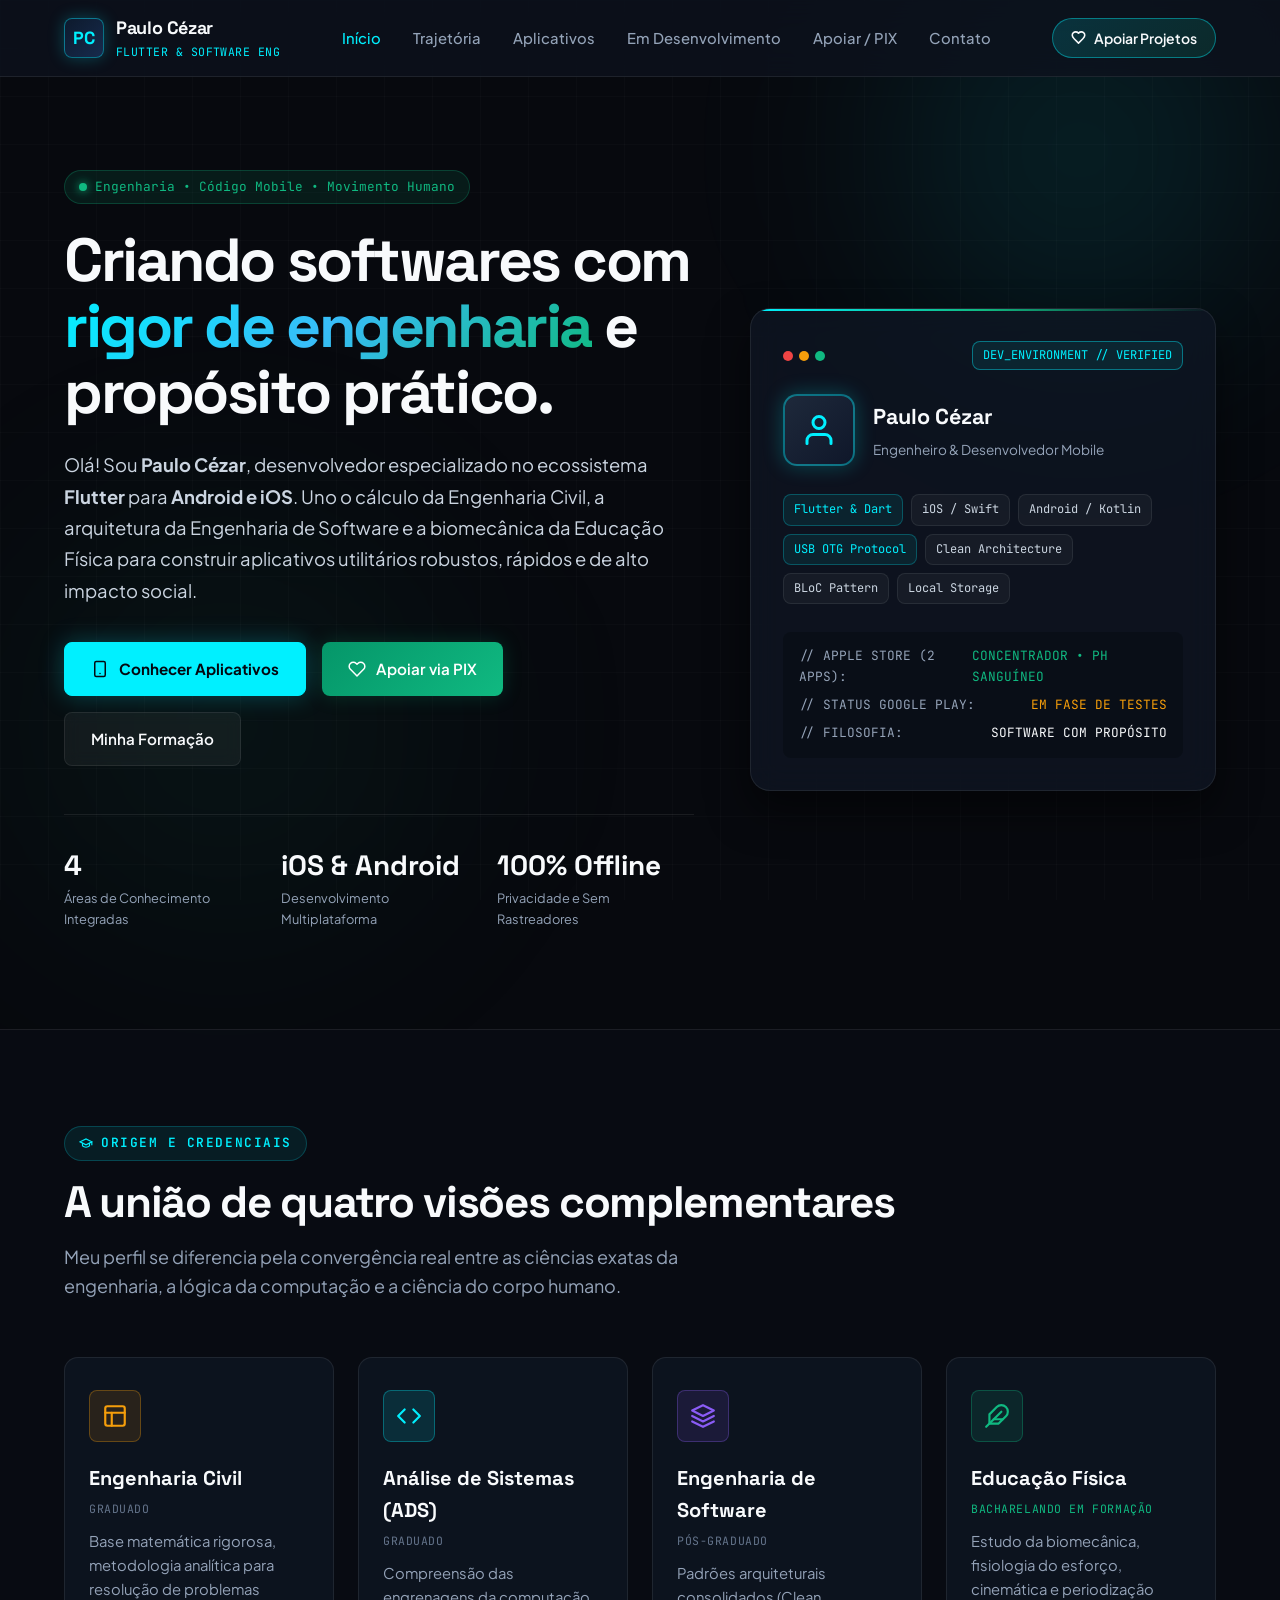
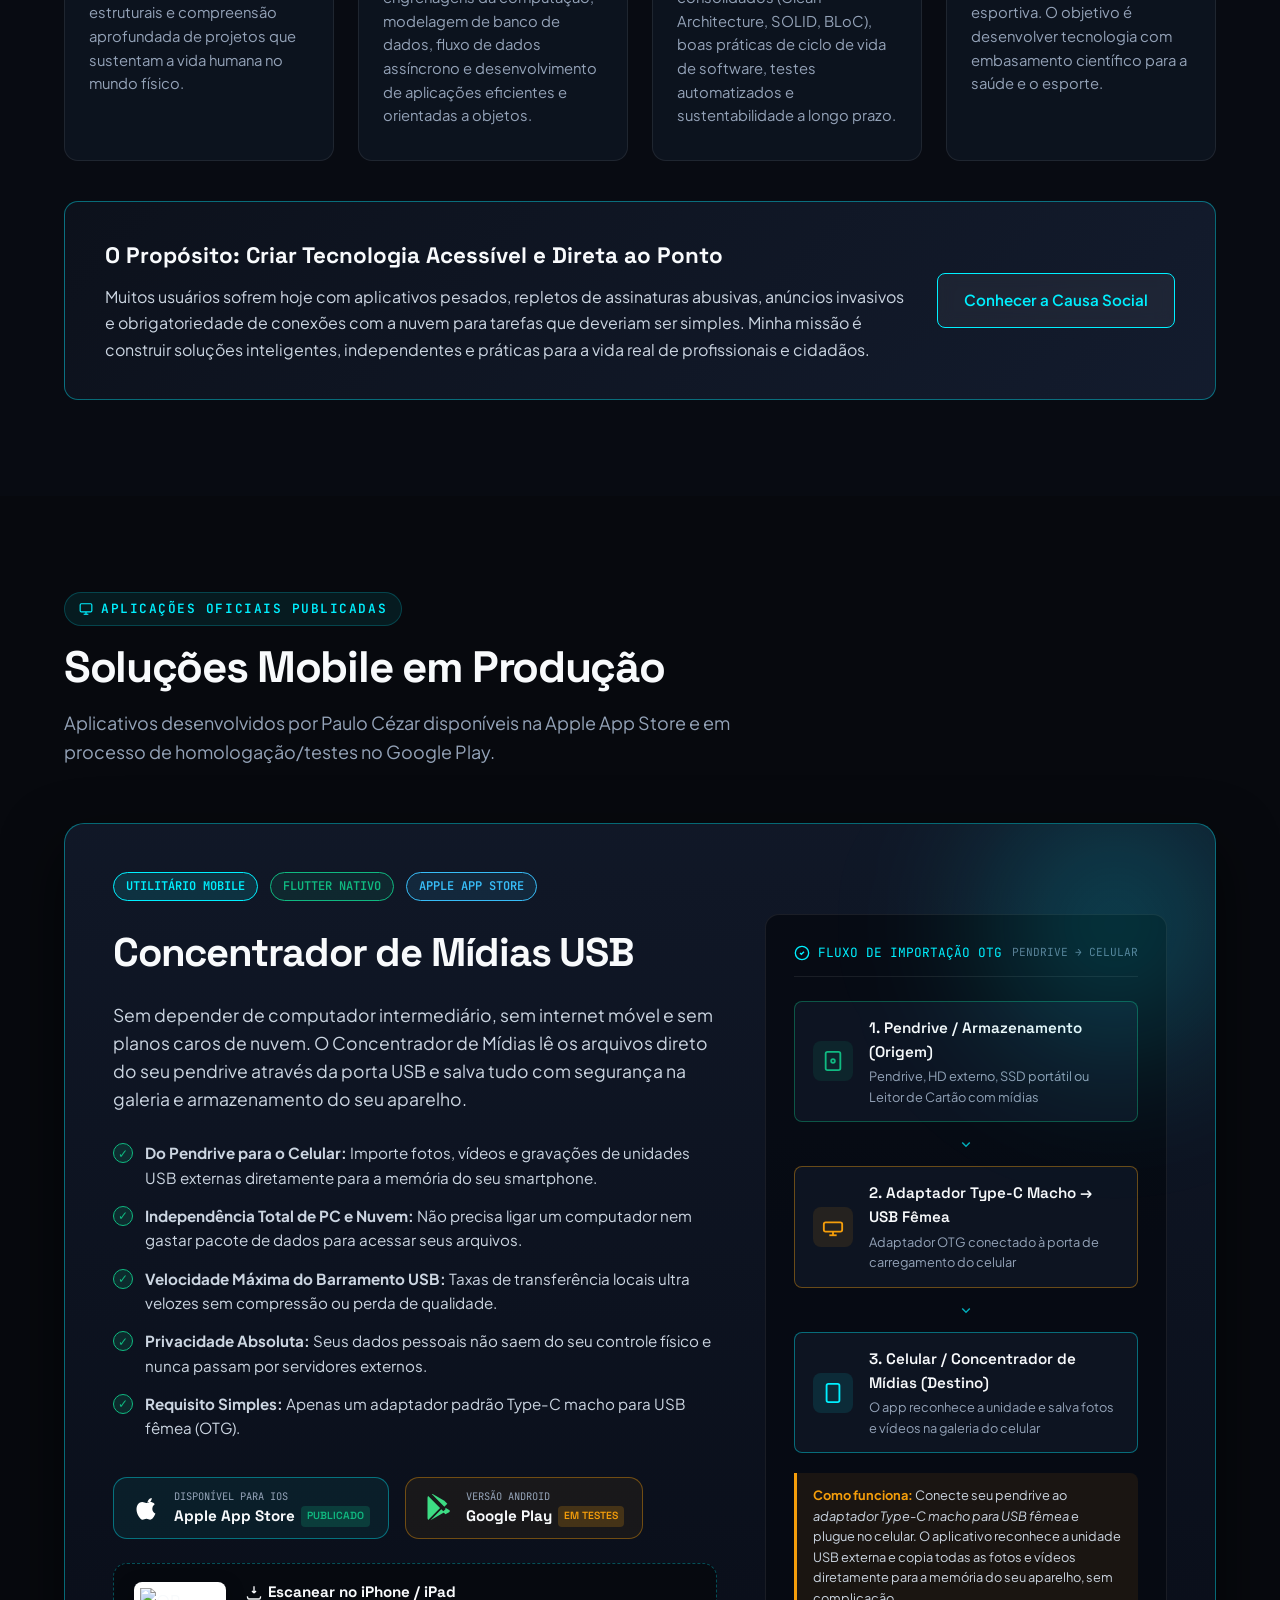
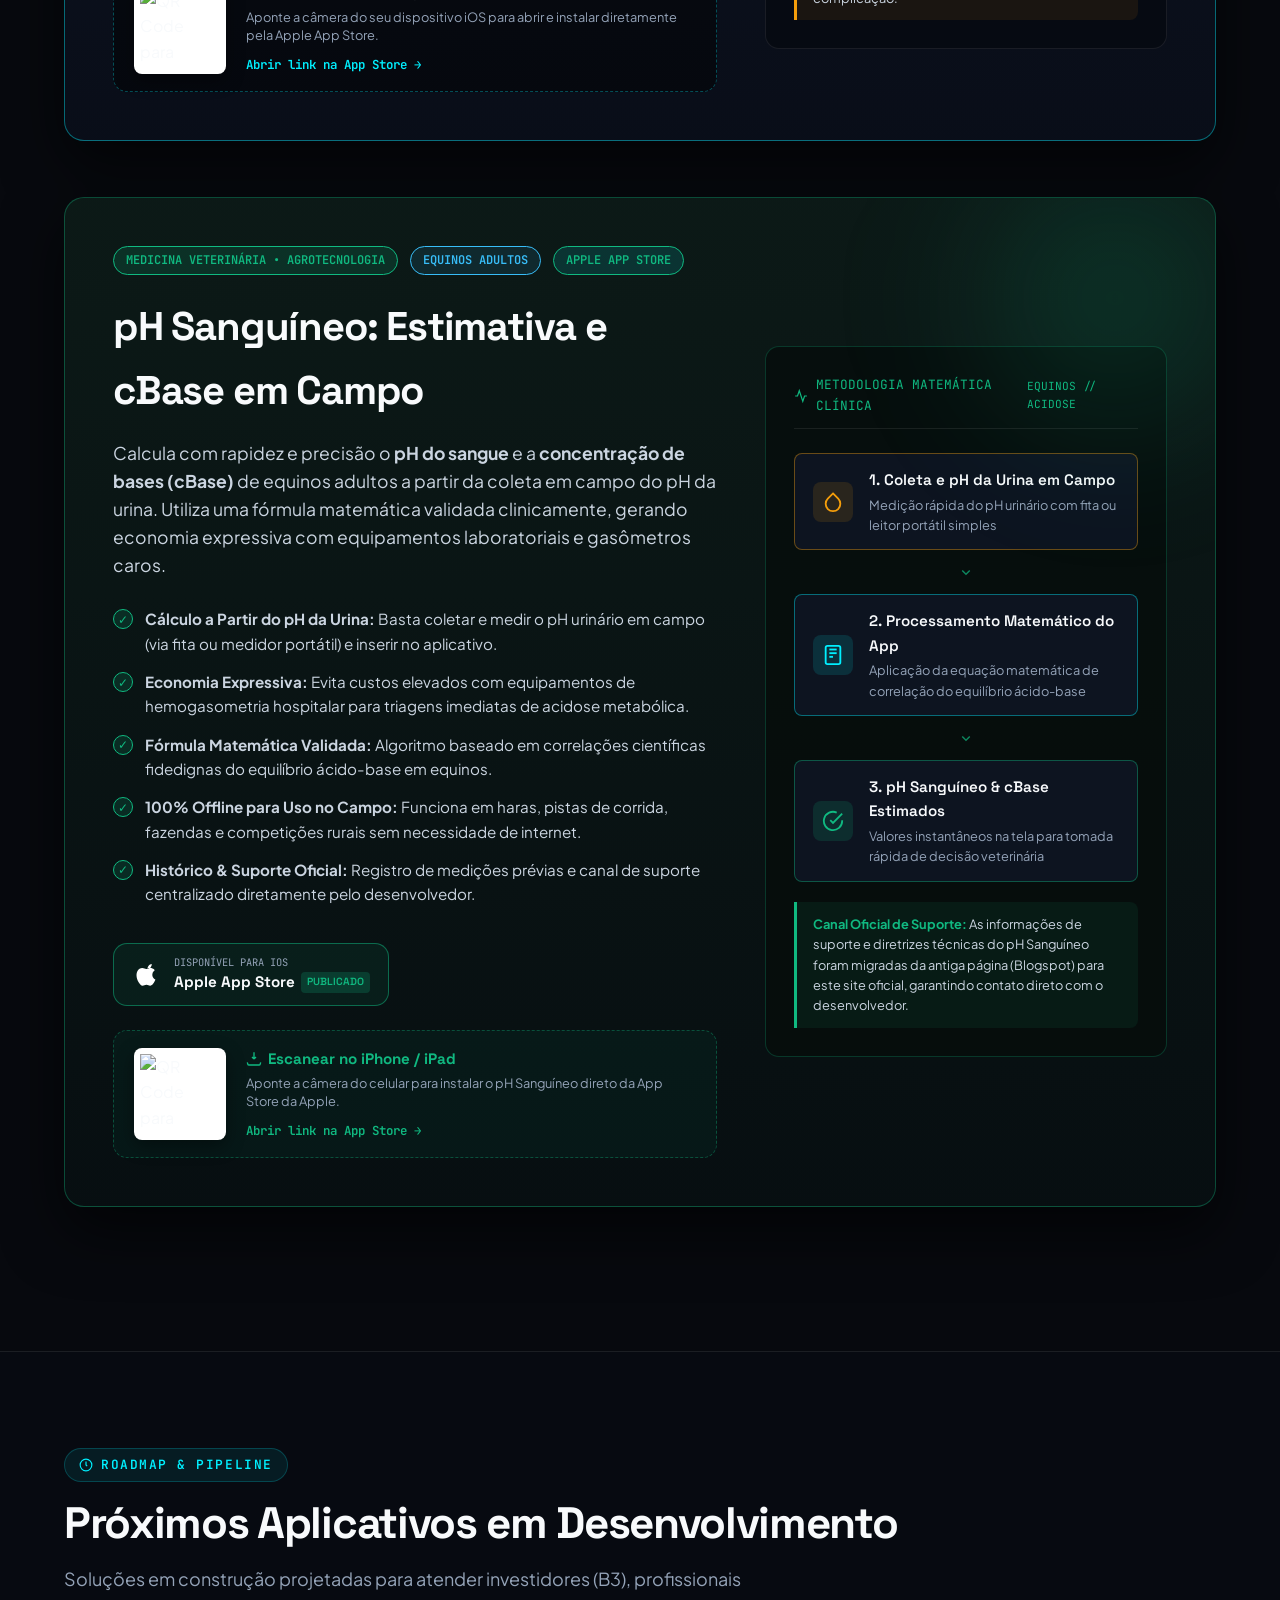
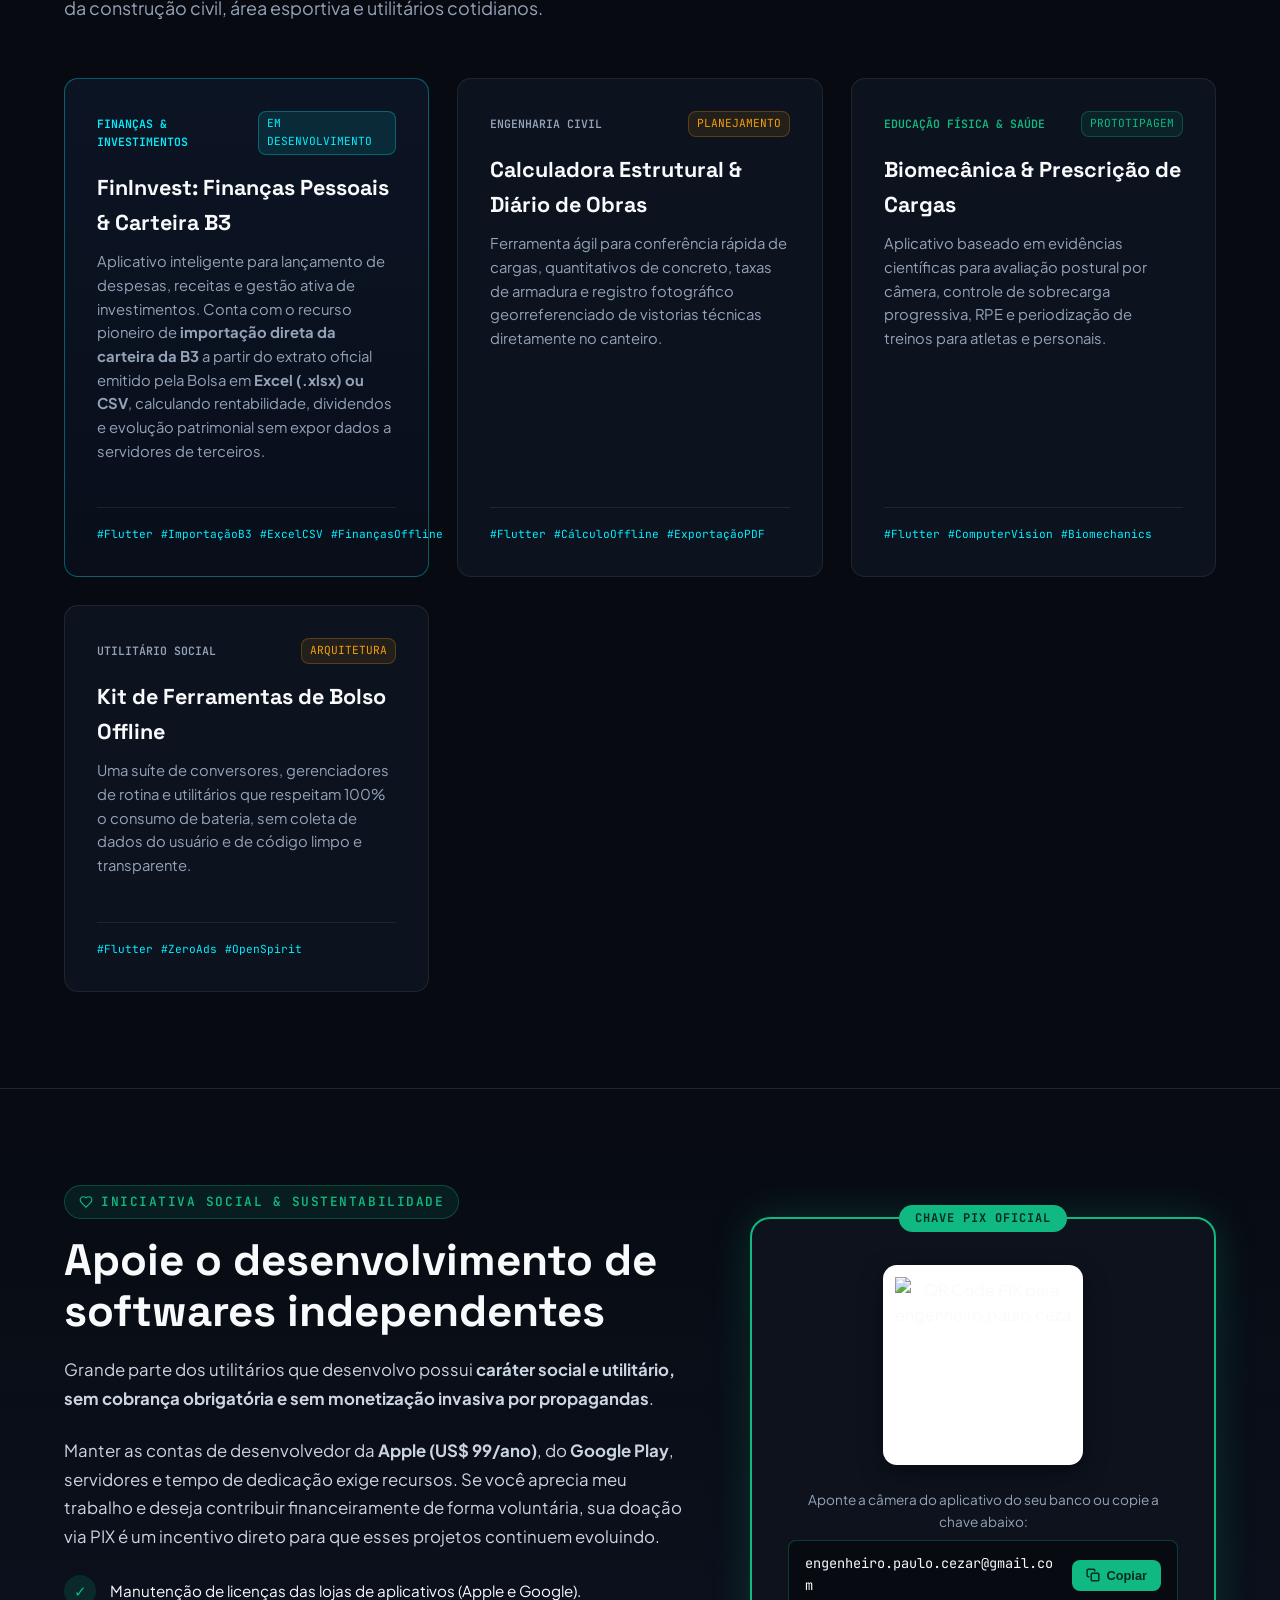
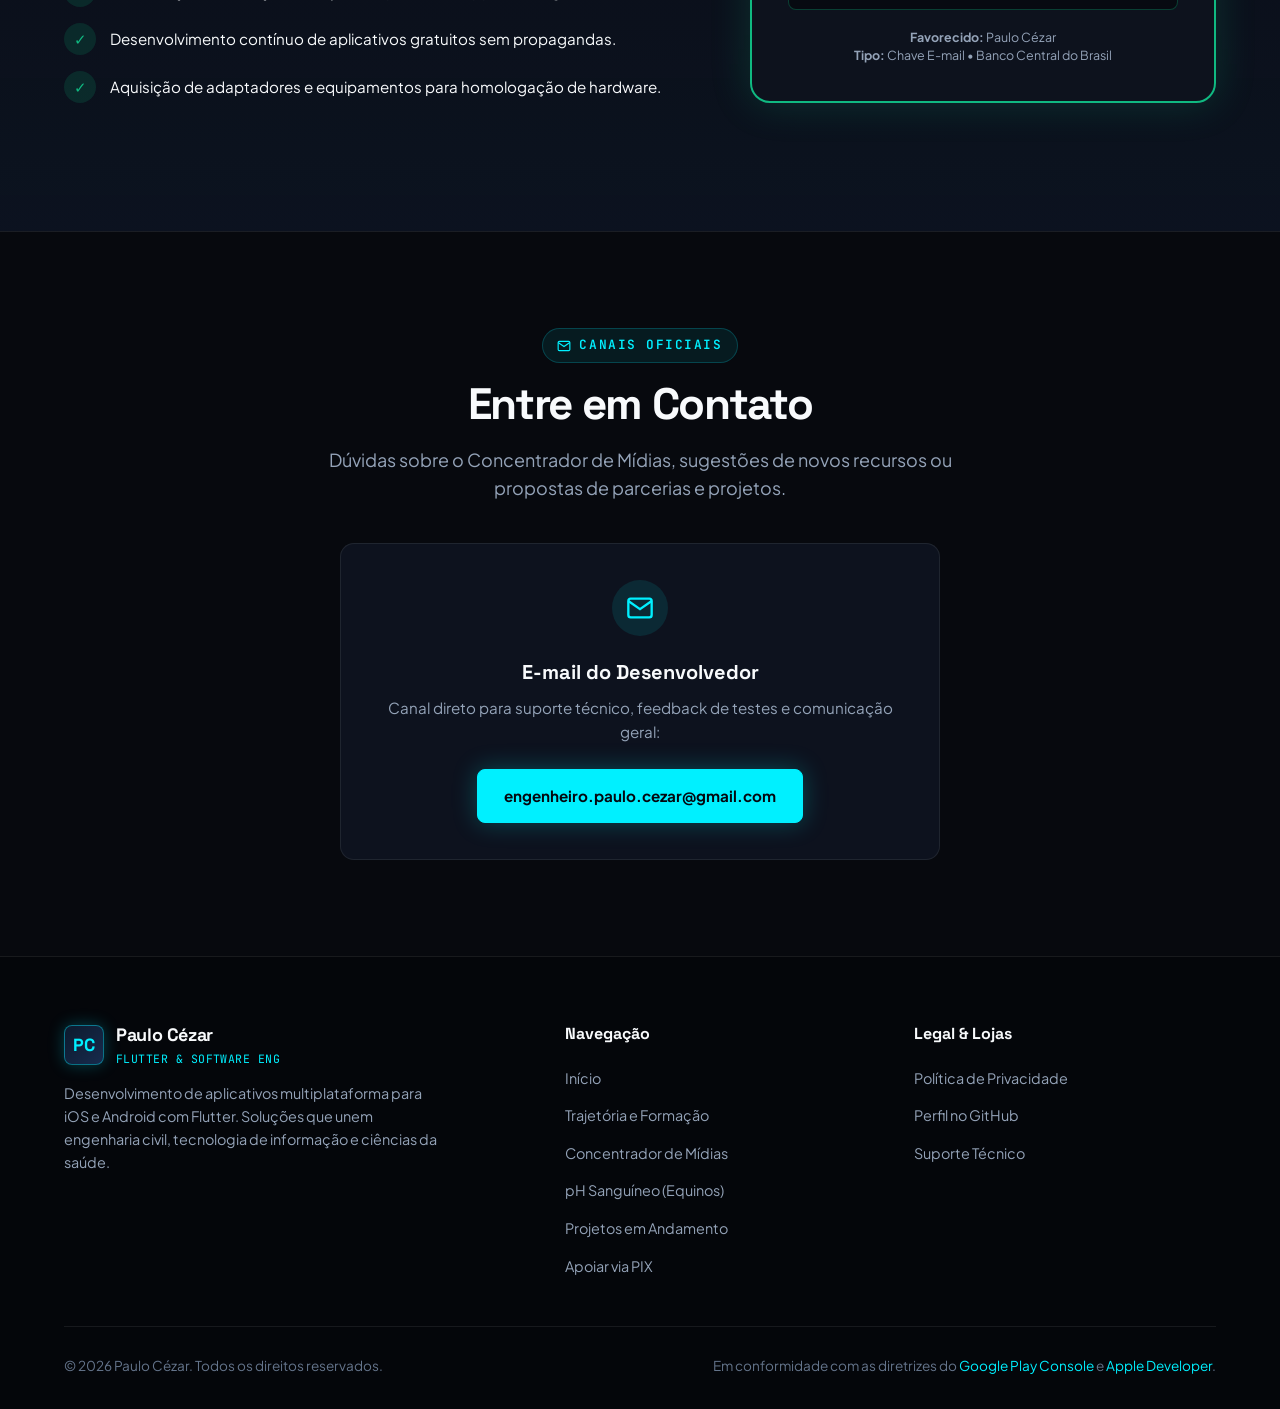
==== index.html @ 3d5ff264 "chore: personaliza links do perfil GitHub e guia com usuario pcrsilva" ====
<!DOCTYPE html>
<html lang="pt-BR">
<head>
  <meta charset="UTF-8">
  <meta name="viewport" content="width=device-width, initial-scale=1.0">
  <meta http-equiv="X-UA-Compatible" content="ie=edge">
  
  <title>Paulo Cézar | Desenvolvedor Flutter & Engenheiro de Software</title>
  <meta name="description" content="Site oficial do desenvolvedor Paulo Cézar. Aplicativos mobile em Flutter para Android e iOS com foco em Engenharia Civil, Saúde/Educação Física e Utilitários. Criador do aplicativo Concentrador de Mídias.">
  <meta name="keywords" content="Paulo Cézar, Desenvolvedor Flutter, Concentrador de Mídias, Aplicativo USB OTG, Engenharia Civil, Educação Física, Flutter iOS Android, Chave PIX">
  <meta name="author" content="Paulo Cézar">

  <!-- Open Graph / Meta Compartilhamento -->
  <meta property="og:type" content="website">
  <meta property="og:title" content="Paulo Cézar | Desenvolvedor Flutter & Engenheiro de Software">
  <meta property="og:description" content="Aplicativos mobile com precisão de engenharia e propósito social. Criador do app Concentrador de Mídias para iOS e Android.">
  <meta property="og:locale" content="pt_BR">

  <!-- Google Fonts: Space Grotesk, Plus Jakarta Sans, JetBrains Mono -->
  <link rel="preconnect" href="https://fonts.googleapis.com">
  <link rel="preconnect" href="https://fonts.gstatic.com" crossorigin>
  <link href="https://fonts.googleapis.com/css2?family=JetBrains+Mono:wght@400;500;600;700&family=Plus+Jakarta+Sans:wght@400;500;600;700&family=Space+Grotesk:wght@500;600;700;800&display=swap" rel="stylesheet">

  <!-- Estilos Customizados -->
  <link rel="stylesheet" href="css/style.css">

  <!-- Favicon SVG -->
  <link rel="icon" type="image/svg+xml" href="data:image/svg+xml,<svg xmlns='http://www.w3.org/2000/svg' viewBox='0 0 100 100'><rect width='100' height='100' rx='20' fill='%2307090e'/><text x='50' y='65' font-size='46' font-family='sans-serif' font-weight='bold' fill='%2300f0ff' text-anchor='middle'>PC</text></svg>">
</head>
<body>

  <!-- Elementos de Iluminação de Fundo -->
  <div class="bg-glow-1"></div>
  <div class="bg-glow-2"></div>

  <!-- Barra de Navegação -->
  <header class="navbar">
    <div class="container nav-container">
      <a href="#inicio" class="brand-logo" aria-label="Página Inicial">
        <div class="brand-mark">PC</div>
        <div class="brand-text">
          <span class="brand-name">Paulo Cézar</span>
          <span class="brand-role">FLUTTER & SOFTWARE ENG</span>
        </div>
      </a>

      <nav>
        <ul class="nav-menu" id="navMenu">
          <li><a href="#inicio" class="nav-link active">Início</a></li>
          <li><a href="#sobre" class="nav-link">Trajetória</a></li>
          <li><a href="#aplicativos" class="nav-link">Aplicativos</a></li>
          <li><a href="#projetos" class="nav-link">Em Desenvolvimento</a></li>
          <li><a href="#apoiar" class="nav-link">Apoiar / PIX</a></li>
          <li><a href="#contato" class="nav-link">Contato</a></li>
        </ul>
      </nav>

      <div style="display: flex; align-items: center; gap: 12px;">
        <a href="#apoiar" class="nav-cta">
          <svg width="15" height="15" viewBox="0 0 24 24" fill="none" stroke="currentColor" stroke-width="2.5" stroke-linecap="round" stroke-linejoin="round">
            <path d="M19 14c1.49-1.46 3-3.21 3-5.5A5.5 5.5 0 0 0 16.5 3c-1.76 0-3 .5-4.5 2-1.5-1.5-2.74-2-4.5-2A5.5 5.5 0 0 0 2 8.5c0 2.3 1.5 4.05 3 5.5l7 7Z"/>
          </svg>
          Apoiar Projetos
        </a>

        <button class="mobile-toggle" id="mobileToggle" aria-label="Abrir menu de navegação" aria-expanded="false">
          <svg width="24" height="24" viewBox="0 0 24 24" fill="none" stroke="currentColor" stroke-width="2" stroke-linecap="round" stroke-linejoin="round">
            <line x1="3" y1="12" x2="21" y2="12"></line>
            <line x1="3" y1="6" x2="21" y2="6"></line>
            <line x1="3" y1="18" x2="21" y2="18"></line>
          </svg>
        </button>
      </div>
    </div>
  </header>

  <main>
    <!-- HERO SECTION -->
    <section class="hero" id="inicio">
      <div class="container hero-grid">
        <div class="hero-content">
          <div class="hero-status">
            <span class="status-dot"></span>
            Engenharia &bull; Código Mobile &bull; Movimento Humano
          </div>

          <h1 class="hero-title">
            Criando softwares com <span class="gradient-text">rigor de engenharia</span> e propósito prático.
          </h1>

          <p class="hero-desc">
            Olá! Sou <strong>Paulo Cézar</strong>, desenvolvedor especializado no ecossistema <strong>Flutter</strong> para <strong>Android e iOS</strong>. Uno o cálculo da Engenharia Civil, a arquitetura da Engenharia de Software e a biomecânica da Educação Física para construir aplicativos utilitários robustos, rápidos e de alto impacto social.
          </p>

          <div class="hero-actions">
            <a href="#aplicativos" class="btn btn-primary">
              <svg width="18" height="18" viewBox="0 0 24 24" fill="none" stroke="currentColor" stroke-width="2" stroke-linecap="round" stroke-linejoin="round">
                <rect x="5" y="2" width="14" height="20" rx="2" ry="2"></rect>
                <line x1="12" y1="18" x2="12.01" y2="18"></line>
              </svg>
              Conhecer Aplicativos
            </a>

            <a href="#apoiar" class="btn btn-pix">
              <svg width="18" height="18" viewBox="0 0 24 24" fill="none" stroke="currentColor" stroke-width="2" stroke-linecap="round" stroke-linejoin="round">
                <path d="M20.84 4.61a5.5 5.5 0 0 0-7.78 0L12 5.67l-1.06-1.06a5.5 5.5 0 0 0-7.78 7.78l1.06 1.06L12 21.23l7.78-7.78 1.06-1.06a5.5 5.5 0 0 0 0-7.78z"></path>
              </svg>
              Apoiar via PIX
            </a>

            <a href="#sobre" class="btn btn-secondary">
              Minha Formação
            </a>
          </div>

          <div class="hero-stats">
            <div class="stat-item">
              <span class="stat-num">4</span>
              <span class="stat-label">Áreas de Conhecimento Integradas</span>
            </div>
            <div class="stat-item">
              <span class="stat-num">iOS & Android</span>
              <span class="stat-label">Desenvolvimento Multiplataforma</span>
            </div>
            <div class="stat-item">
              <span class="stat-num">100% Offline</span>
              <span class="stat-label">Privacidade e Sem Rastreadores</span>
            </div>
          </div>
        </div>

        <!-- Terminal / Profile Card -->
        <div class="hero-visual">
          <div class="profile-card">
            <div class="card-top">
              <div class="mac-dots">
                <span class="mac-dot" style="background:#ef4444;"></span>
                <span class="mac-dot" style="background:#f59e0b;"></span>
                <span class="mac-dot" style="background:#10b981;"></span>
              </div>
              <span class="card-badge">DEV_ENVIRONMENT // VERIFIED</span>
            </div>

            <div class="profile-identity">
              <div class="avatar-wrapper">
                <svg width="36" height="36" viewBox="0 0 24 24" fill="none" stroke="currentColor" stroke-width="2" stroke-linecap="round" stroke-linejoin="round">
                  <path d="M20 21v-2a4 4 0 0 0-4-4H8a4 4 0 0 0-4 4v2"></path>
                  <circle cx="12" cy="7" r="4"></circle>
                </svg>
              </div>
              <div>
                <h3 class="profile-name">Paulo Cézar</h3>
                <p class="profile-meta">Engenheiro & Desenvolvedor Mobile</p>
              </div>
            </div>

            <div class="tech-stack-list">
              <span class="tech-tag highlight">Flutter & Dart</span>
              <span class="tech-tag">iOS / Swift</span>
              <span class="tech-tag">Android / Kotlin</span>
              <span class="tech-tag highlight">USB OTG Protocol</span>
              <span class="tech-tag">Clean Architecture</span>
              <span class="tech-tag">BLoC Pattern</span>
              <span class="tech-tag">Local Storage</span>
            </div>

            <div class="quick-specs">
              <div class="spec-line">
                <span>// APPLE STORE (2 APPS):</span>
                <span class="spec-val" style="color: var(--emerald);">CONCENTRADOR &bull; PH SANGUÍNEO</span>
              </div>
              <div class="spec-line">
                <span>// STATUS GOOGLE PLAY:</span>
                <span class="spec-val" style="color: var(--amber);">EM FASE DE TESTES</span>
              </div>
              <div class="spec-line">
                <span>// FILOSOFIA:</span>
                <span class="spec-val">SOFTWARE COM PROPÓSITO</span>
              </div>
            </div>
          </div>
        </div>
      </div>
    </section>

    <!-- SOBRE / FORMAÇÃO MULTIDISCIPLINAR -->
    <section id="sobre" style="background: rgba(10, 14, 23, 0.6); border-top: 1px solid var(--border-subtle);">
      <div class="container">
        <div class="section-header">
          <span class="section-tag">
            <svg viewBox="0 0 24 24" fill="none" stroke="currentColor" stroke-width="2"><path d="M22 10v6M2 10l10-5 10 5-10 5z"/><path d="M6 12v5c3 3 9 3 12 0v-5"/></svg>
            Origem e Credenciais
          </span>
          <h2 class="section-title">A união de quatro visões complementares</h2>
          <p class="section-subtitle">
            Meu perfil se diferencia pela convergência real entre as ciências exatas da engenharia, a lógica da computação e a ciência do corpo humano.
          </p>
        </div>

        <div class="pillars-grid">
          <!-- Pilar 1: Engenharia Civil -->
          <div class="pillar-card">
            <div class="pillar-icon icon-eng">
              <svg width="26" height="26" viewBox="0 0 24 24" fill="none" stroke="currentColor" stroke-width="2" stroke-linecap="round" stroke-linejoin="round">
                <rect x="3" y="3" width="18" height="18" rx="2"></rect>
                <path d="M3 9h18"></path>
                <path d="M9 21V9"></path>
              </svg>
            </div>
            <h3>Engenharia Civil</h3>
            <span class="pillar-status">Graduado</span>
            <p>
              Base matemática rigorosa, metodologia analítica para resolução de problemas estruturais e compreensão aprofundada de projetos que sustentam a vida humana no mundo físico.
            </p>
          </div>

          <!-- Pilar 2: Análise e Desenvolvimento de Sistemas -->
          <div class="pillar-card">
            <div class="pillar-icon icon-ads">
              <svg width="26" height="26" viewBox="0 0 24 24" fill="none" stroke="currentColor" stroke-width="2" stroke-linecap="round" stroke-linejoin="round">
                <polyline points="16 18 22 12 16 6"></polyline>
                <polyline points="8 6 2 12 8 18"></polyline>
              </svg>
            </div>
            <h3>Análise de Sistemas (ADS)</h3>
            <span class="pillar-status">Graduado</span>
            <p>
              Compreensão das engrenagens da computação, modelagem de banco de dados, fluxo de dados assíncrono e desenvolvimento de aplicações eficientes e orientadas a objetos.
            </p>
          </div>

          <!-- Pilar 3: Pós em Engenharia de Software -->
          <div class="pillar-card">
            <div class="pillar-icon icon-soft">
              <svg width="26" height="26" viewBox="0 0 24 24" fill="none" stroke="currentColor" stroke-width="2" stroke-linecap="round" stroke-linejoin="round">
                <path d="M12 2L2 7l10 5 10-5-10-5z"></path>
                <path d="M2 17l10 5 10-5"></path>
                <path d="M2 12l10 5 10-5"></path>
              </svg>
            </div>
            <h3>Engenharia de Software</h3>
            <span class="pillar-status">Pós-Graduado</span>
            <p>
              Padrões arquiteturais consolidados (Clean Architecture, SOLID, BLoC), boas práticas de ciclo de vida de software, testes automatizados e sustentabilidade a longo prazo.
            </p>
          </div>

          <!-- Pilar 4: Educação Física -->
          <div class="pillar-card">
            <div class="pillar-icon icon-fit">
              <svg width="26" height="26" viewBox="0 0 24 24" fill="none" stroke="currentColor" stroke-width="2" stroke-linecap="round" stroke-linejoin="round">
                <path d="M20.24 12.24a6 6 0 0 0-8.49-8.49L5 10.5V19h8.5z"></path>
                <line x1="16" y1="8" x2="2" y2="22"></line>
                <line x1="17.5" y1="15" x2="9" y2="15"></line>
              </svg>
            </div>
            <h3>Educação Física</h3>
            <span class="pillar-status" style="color: var(--emerald);">Bacharelando em Formação</span>
            <p>
              Estudo da biomecânica, fisiologia do esforço, cinemática e periodização esportiva. O objetivo é desenvolver tecnologia com embasamento científico para a saúde e o esporte.
            </p>
          </div>
        </div>

        <!-- Manifesto / Filosofia -->
        <div class="philosophy-card">
          <div>
            <h3 class="philosophy-title">O Propósito: Criar Tecnologia Acessível e Direta ao Ponto</h3>
            <p class="philosophy-desc">
              Muitos usuários sofrem hoje com aplicativos pesados, repletos de assinaturas abusivas, anúncios invasivos e obrigatoriedade de conexões com a nuvem para tarefas que deveriam ser simples. Minha missão é construir soluções inteligentes, independentes e práticas para a vida real de profissionais e cidadãos.
            </p>
          </div>
          <div>
            <a href="#apoiar" class="btn btn-secondary" style="border-color: var(--cyan); color: var(--cyan); white-space: nowrap;">
              Conhecer a Causa Social
            </a>
          </div>
        </div>
      </div>
    </section>

    <!-- PRODUTO EM DESTAQUE: CONCENTRADOR DE MÍDIAS -->
    <section id="aplicativos">
      <div class="container">
        <div class="section-header">
          <span class="section-tag">
            <svg viewBox="0 0 24 24" fill="none" stroke="currentColor" stroke-width="2"><rect x="2" y="3" width="20" height="14" rx="2" ry="2"/><line x1="8" y1="21" x2="16" y2="21"/><line x1="12" y1="17" x2="12" y2="21"/></svg>
            Aplicações Oficiais Publicadas
          </span>
          <h2 class="section-title">Soluções Mobile em Produção</h2>
          <p class="section-subtitle">
            Aplicativos desenvolvidos por Paulo Cézar disponíveis na Apple App Store e em processo de homologação/testes no Google Play.
          </p>
        </div>

        <!-- APLICATIVO 1: CONCENTRADOR DE MÍDIAS -->
        <div class="app-hero-card" id="app-concentrador">
          <div class="app-hero-grid">
            <div class="app-hero-left">
              <div class="app-badge-row">
                <span class="app-type-badge">UTILITÁRIO MOBILE</span>
                <span class="app-type-badge" style="border-color: var(--emerald); color: var(--emerald); background: rgba(16,185,129,0.1);">FLUTTER NATIVO</span>
                <span class="app-type-badge" style="border-color: #38bdf8; color: #38bdf8; background: rgba(56,189,248,0.1);">APPLE APP STORE</span>
              </div>

              <h3 class="app-title">Concentrador de Mídias USB</h3>
              <p class="app-tagline">
                Sem depender de computador intermediário, sem internet móvel e sem planos caros de nuvem. O Concentrador de Mídias lê os arquivos direto do seu pendrive através da porta USB e salva tudo com segurança na galeria e armazenamento do seu aparelho.
              </p>

              <div class="app-feature-list">
                <div class="app-feature-item">
                  <div class="feature-check">&#10003;</div>
                  <div><strong>Do Pendrive para o Celular:</strong> Importe fotos, vídeos e gravações de unidades USB externas diretamente para a memória do seu smartphone.</div>
                </div>
                <div class="app-feature-item">
                  <div class="feature-check">&#10003;</div>
                  <div><strong>Independência Total de PC e Nuvem:</strong> Não precisa ligar um computador nem gastar pacote de dados para acessar seus arquivos.</div>
                </div>
                <div class="app-feature-item">
                  <div class="feature-check">&#10003;</div>
                  <div><strong>Velocidade Máxima do Barramento USB:</strong> Taxas de transferência locais ultra velozes sem compressão ou perda de qualidade.</div>
                </div>
                <div class="app-feature-item">
                  <div class="feature-check">&#10003;</div>
                  <div><strong>Privacidade Absoluta:</strong> Seus dados pessoais não saem do seu controle físico e nunca passam por servidores externos.</div>
                </div>
                <div class="app-feature-item">
                  <div class="feature-check">&#10003;</div>
                  <div><strong>Requisito Simples:</strong> Apenas um adaptador padrão Type-C macho para USB fêmea (OTG).</div>
                </div>
              </div>

              <!-- Lojas e Disponibilidade -->
              <div class="store-buttons-group">
                <!-- Apple App Store Link Real -->
                <a href="https://apps.apple.com/br/app/concentrador-de-m%C3%ADdias-usb/id6799461519?l=en-GB" target="_blank" rel="noopener noreferrer" class="store-badge-card published" title="Baixar Concentrador de Mídias na App Store da Apple">
                  <div class="store-icon" style="color: #ffffff;">
                    <svg viewBox="0 0 24 24"><path d="M18.71 19.5c-.83 1.24-1.71 2.45-3.05 2.47-1.34.03-1.77-.79-3.29-.79-1.53 0-2 .77-3.27.82-1.31.05-2.3-1.32-3.14-2.53C4.25 17 2.94 12.45 4.7 9.39c.87-1.52 2.43-2.48 4.12-2.51 1.28-.02 2.5.87 3.29.87.78 0 2.26-1.07 3.81-.91.65.03 2.47.26 3.64 1.98-.09.06-2.17 1.28-2.15 3.81.03 3.02 2.65 4.03 2.68 4.04-.03.07-.42 1.44-1.38 2.83M15.97 6.38c.62-.75 1.04-1.8 0.93-2.85-.9.04-2 .6-2.64 1.35-.57.65-1.07 1.72-.93 2.74 1.01.08 2.02-.49 2.64-1.24z"/></svg>
                  </div>
                  <div class="store-info">
                    <span class="store-sub">Disponível para iOS</span>
                    <span class="store-name">
                      Apple App Store
                      <span class="status-chip chip-active">PUBLICADO</span>
                    </span>
                  </div>
                </a>

                <!-- Google Play Store (Em fase de teste) -->
                <div class="store-badge-card testing" title="Aplicativo em fase de testes fechados/abertos na Google Play">
                  <div class="store-icon" style="color: #3ddc84;">
                    <svg viewBox="0 0 24 24"><path d="M3.609 1.814L13.792 12 3.61 22.186a2.41 2.41 0 0 1-.61-1.636V3.45c0-.624.226-1.2.609-1.636zm11.24 11.24l2.58 2.58-11.85 6.84 9.27-9.42zm2.58-2.11L14.85 8.36l-9.27-9.42 11.85 6.84 2.58 2.58zm.94.94l3.18 1.84c.88.51.88 1.35 0 1.86l-3.18 1.84-2.22-2.22 2.22-2.22z"/></svg>
                  </div>
                  <div class="store-info">
                    <span class="store-sub">Versão Android</span>
                    <span class="store-name">
                      Google Play
                      <span class="status-chip chip-test">EM TESTES</span>
                    </span>
                  </div>
                </div>
              </div>

              <!-- Painel de Download via QR Code -->
              <div class="qr-download-panel">
                <div class="qr-code-thumb">
                  <img 
                    src="https://api.qrserver.com/v1/create-qr-code/?size=180x180&data=https%3A%2F%2Fapps.apple.com%2Fbr%2Fapp%2Fconcentrador-de-m%25C3%25ADdias-usb%2Fid6799461519%3Fl%3Den-GB&color=07090e&bgcolor=ffffff" 
                    alt="QR Code para baixar Concentrador de Mídias na App Store" 
                    loading="lazy"
                  />
                </div>
                <div class="qr-download-text">
                  <span class="qr-download-title">
                    <svg width="16" height="16" viewBox="0 0 24 24" fill="none" stroke="currentColor" stroke-width="2"><path d="M12 2v10m0 0l-3-3m3 3l3-3"/><path d="M2 17l.621 2.485A2 2 0 0 0 4.561 21h14.878a2 2 0 0 0 1.94-1.515L22 17"/></svg>
                    Escanear no iPhone / iPad
                  </span>
                  <p class="qr-download-desc">Aponte a câmera do seu dispositivo iOS para abrir e instalar diretamente pela Apple App Store.</p>
                  <a href="https://apps.apple.com/br/app/concentrador-de-m%C3%ADdias-usb/id6799461519?l=en-GB" target="_blank" rel="noopener noreferrer" class="btn-appstore-direct">
                    Abrir link na App Store &rarr;
                  </a>
                </div>
              </div>
            </div>

            <!-- Hardware Visualizer Interactive Box -->
            <div class="hardware-visualizer">
              <div class="visualizer-header">
                <span class="visualizer-title">
                  <svg width="16" height="16" viewBox="0 0 24 24" fill="none" stroke="currentColor" stroke-width="2"><circle cx="12" cy="12" r="10"/><path d="m9 12 2 2 4-4"/></svg>
                  FLUXO DE IMPORTAÇÃO OTG
                </span>
                <span style="font-family: var(--font-mono); font-size: 0.7rem; color: var(--text-dim);">PENDRIVE &rarr; CELULAR</span>
              </div>

              <div class="diagram-chain">
                <!-- Passo 1: Mídia Externa (Origem) -->
                <div class="diagram-node" style="border-color: rgba(16, 185, 129, 0.4);">
                  <div class="node-icon-wrap" style="background: rgba(16, 185, 129, 0.1); color: var(--emerald);">
                    <svg width="22" height="22" viewBox="0 0 24 24" fill="none" stroke="currentColor" stroke-width="2"><path d="M6 2h12a2 2 0 0 1 2 2v16a2 2 0 0 1-2 2H6a2 2 0 0 1-2-2V4a2 2 0 0 1 2-2z"/><circle cx="12" cy="12" r="2"/></svg>
                  </div>
                  <div class="node-text">
                    <h4>1. Pendrive / Armazenamento (Origem)</h4>
                    <p>Pendrive, HD externo, SSD portátil ou Leitor de Cartão com mídias</p>
                  </div>
                </div>

                <div class="diagram-connector">
                  <svg width="18" height="18" viewBox="0 0 24 24" fill="none" stroke="currentColor" stroke-width="2"><polyline points="7 10 12 15 17 10"></polyline></svg>
                </div>

                <!-- Passo 2: Adaptador -->
                <div class="diagram-node" style="border-color: rgba(245, 158, 11, 0.4);">
                  <div class="node-icon-wrap" style="background: rgba(245, 158, 11, 0.1); color: var(--amber);">
                    <svg width="22" height="22" viewBox="0 0 24 24" fill="none" stroke="currentColor" stroke-width="2"><rect x="2" y="7" width="20" height="10" rx="2"/><path d="M12 17v4"/><path d="M8 21h8"/></svg>
                  </div>
                  <div class="node-text">
                    <h4>2. Adaptador Type-C Macho &rarr; USB Fêmea</h4>
                    <p>Adaptador OTG conectado à porta de carregamento do celular</p>
                  </div>
                </div>

                <div class="diagram-connector">
                  <svg width="18" height="18" viewBox="0 0 24 24" fill="none" stroke="currentColor" stroke-width="2"><polyline points="7 10 12 15 17 10"></polyline></svg>
                </div>

                <!-- Passo 3: Celular (Destino) -->
                <div class="diagram-node" style="border-color: rgba(0, 240, 255, 0.4);">
                  <div class="node-icon-wrap" style="background: rgba(0, 240, 255, 0.1); color: var(--cyan);">
                    <svg width="22" height="22" viewBox="0 0 24 24" fill="none" stroke="currentColor" stroke-width="2"><rect x="5" y="2" width="14" height="20" rx="2" ry="2"/><line x1="12" y1="18" x2="12.01" y2="18"/></svg>
                  </div>
                  <div class="node-text">
                    <h4>3. Celular / Concentrador de Mídias (Destino)</h4>
                    <p>O app reconhece a unidade e salva fotos e vídeos na galeria do celular</p>
                  </div>
                </div>
              </div>

              <div class="hardware-callout">
                <strong>Como funciona:</strong> Conecte seu pendrive ao <em>adaptador Type-C macho para USB fêmea</em> e plugue no celular. O aplicativo reconhece a unidade USB externa e copia todas as fotos e vídeos diretamente para a memória do seu aparelho, sem complicação.
              </div>
            </div>
          </div>
        </div>

        <!-- APLICATIVO 2: PH SANGUÍNEO (EQUINOS ADULTOS) -->
        <div class="app-hero-card card-emerald" id="app-phsanguineo" style="margin-top: 56px;">
          <div class="app-hero-grid">
            <div class="app-hero-left">
              <div class="app-badge-row">
                <span class="app-type-badge" style="border-color: var(--emerald); color: var(--emerald); background: rgba(16,185,129,0.15);">MEDICINA VETERINÁRIA &bull; AGROTECNOLOGIA</span>
                <span class="app-type-badge" style="border-color: #38bdf8; color: #38bdf8; background: rgba(56,189,248,0.1);">EQUINOS ADULTOS</span>
                <span class="app-type-badge" style="border-color: var(--emerald); color: var(--emerald);">APPLE APP STORE</span>
              </div>

              <h3 class="app-title">pH Sanguíneo: Estimativa e cBase em Campo</h3>
              <p class="app-tagline">
                Calcula com rapidez e precisão o <strong>pH do sangue</strong> e a <strong>concentração de bases (cBase)</strong> de equinos adultos a partir da coleta em campo do pH da urina. Utiliza uma fórmula matemática validada clinicamente, gerando economia expressiva com equipamentos laboratoriais e gasômetros caros.
              </p>

              <div class="app-feature-list">
                <div class="app-feature-item">
                  <div class="feature-check">&#10003;</div>
                  <div><strong>Cálculo a Partir do pH da Urina:</strong> Basta coletar e medir o pH urinário em campo (via fita ou medidor portátil) e inserir no aplicativo.</div>
                </div>
                <div class="app-feature-item">
                  <div class="feature-check">&#10003;</div>
                  <div><strong>Economia Expressiva:</strong> Evita custos elevados com equipamentos de hemogasometria hospitalar para triagens imediatas de acidose metabólica.</div>
                </div>
                <div class="app-feature-item">
                  <div class="feature-check">&#10003;</div>
                  <div><strong>Fórmula Matemática Validada:</strong> Algoritmo baseado em correlações científicas fidedignas do equilíbrio ácido-base em equinos.</div>
                </div>
                <div class="app-feature-item">
                  <div class="feature-check">&#10003;</div>
                  <div><strong>100% Offline para Uso no Campo:</strong> Funciona em haras, pistas de corrida, fazendas e competições rurais sem necessidade de internet.</div>
                </div>
                <div class="app-feature-item">
                  <div class="feature-check">&#10003;</div>
                  <div><strong>Histórico &amp; Suporte Oficial:</strong> Registro de medições prévias e canal de suporte centralizado diretamente pelo desenvolvedor.</div>
                </div>
              </div>

              <!-- Lojas e Disponibilidade -->
              <div class="store-buttons-group">
                <!-- Apple App Store Link Real -->
                <a href="https://apps.apple.com/br/app/concentrador-de-m%C3%ADdias-usb/id6799461519?l=en-GB" target="_blank" rel="noopener noreferrer" class="store-badge-card published" style="border-color: rgba(16,185,129,0.5); background: rgba(16,185,129,0.08);" title="Baixar pH Sanguíneo na App Store da Apple">
                  <div class="store-icon" style="color: #ffffff;">
                    <svg viewBox="0 0 24 24"><path d="M18.71 19.5c-.83 1.24-1.71 2.45-3.05 2.47-1.34.03-1.77-.79-3.29-.79-1.53 0-2 .77-3.27.82-1.31.05-2.3-1.32-3.14-2.53C4.25 17 2.94 12.45 4.7 9.39c.87-1.52 2.43-2.48 4.12-2.51 1.28-.02 2.5.87 3.29.87.78 0 2.26-1.07 3.81-.91.65.03 2.47.26 3.64 1.98-.09.06-2.17 1.28-2.15 3.81.03 3.02 2.65 4.03 2.68 4.04-.03.07-.42 1.44-1.38 2.83M15.97 6.38c.62-.75 1.04-1.8 0.93-2.85-.9.04-2 .6-2.64 1.35-.57.65-1.07 1.72-.93 2.74 1.01.08 2.02-.49 2.64-1.24z"/></svg>
                  </div>
                  <div class="store-info">
                    <span class="store-sub">Disponível para iOS</span>
                    <span class="store-name">
                      Apple App Store
                      <span class="status-chip chip-active">PUBLICADO</span>
                    </span>
                  </div>
                </a>
              </div>

              <!-- Painel de Download via QR Code -->
              <div class="qr-download-panel emerald-theme">
                <div class="qr-code-thumb">
                  <img 
                    src="https://api.qrserver.com/v1/create-qr-code/?size=180x180&data=https%3A%2F%2Fapps.apple.com%2Fbr%2Fapp%2Fconcentrador-de-m%25C3%25ADdias-usb%2Fid6799461519%3Fl%3Den-GB&color=022c22&bgcolor=ffffff" 
                    alt="QR Code para baixar pH Sanguíneo na App Store" 
                    loading="lazy"
                  />
                </div>
                <div class="qr-download-text">
                  <span class="qr-download-title" style="color: var(--emerald);">
                    <svg width="16" height="16" viewBox="0 0 24 24" fill="none" stroke="currentColor" stroke-width="2"><path d="M12 2v10m0 0l-3-3m3 3l3-3"/><path d="M2 17l.621 2.485A2 2 0 0 0 4.561 21h14.878a2 2 0 0 0 1.94-1.515L22 17"/></svg>
                    Escanear no iPhone / iPad
                  </span>
                  <p class="qr-download-desc">Aponte a câmera do celular para instalar o pH Sanguíneo direto da App Store da Apple.</p>
                  <a href="https://apps.apple.com/br/app/concentrador-de-m%C3%ADdias-usb/id6799461519?l=en-GB" target="_blank" rel="noopener noreferrer" class="btn-appstore-direct emerald-link">
                    Abrir link na App Store &rarr;
                  </a>
                </div>
              </div>
            </div>

            <!-- Visualizador do Fluxo de Cálculo Clínico -->
            <div class="clinical-visualizer">
              <div class="visualizer-header">
                <span class="visualizer-title" style="color: var(--emerald);">
                  <svg width="16" height="16" viewBox="0 0 24 24" fill="none" stroke="currentColor" stroke-width="2"><path d="M22 12h-4l-3 9L9 3l-3 9H2"/></svg>
                  METODOLOGIA MATEMÁTICA CLÍNICA
                </span>
                <span style="font-family: var(--font-mono); font-size: 0.7rem; color: var(--emerald);">EQUINOS // ACIDOSE</span>
              </div>

              <div class="diagram-chain">
                <!-- Etapa 1: Coleta em Campo -->
                <div class="diagram-node" style="border-color: rgba(245, 158, 11, 0.4);">
                  <div class="node-icon-wrap" style="background: rgba(245, 158, 11, 0.12); color: var(--amber);">
                    <svg width="22" height="22" viewBox="0 0 24 24" fill="none" stroke="currentColor" stroke-width="2"><path d="M12 2.69l5.66 5.66a8 8 0 1 1-11.31 0z"/></svg>
                  </div>
                  <div class="node-text">
                    <h4>1. Coleta e pH da Urina em Campo</h4>
                    <p>Medição rápida do pH urinário com fita ou leitor portátil simples</p>
                  </div>
                </div>

                <div class="diagram-connector" style="color: var(--emerald);">
                  <svg width="18" height="18" viewBox="0 0 24 24" fill="none" stroke="currentColor" stroke-width="2"><polyline points="7 10 12 15 17 10"></polyline></svg>
                </div>

                <!-- Etapa 2: Algoritmo -->
                <div class="diagram-node" style="border-color: rgba(0, 240, 255, 0.4);">
                  <div class="node-icon-wrap" style="background: rgba(0, 240, 255, 0.12); color: var(--cyan);">
                    <svg width="22" height="22" viewBox="0 0 24 24" fill="none" stroke="currentColor" stroke-width="2"><rect x="4" y="2" width="16" height="20" rx="2"/><line x1="8" y1="6" x2="16" y2="6"/><line x1="8" y1="10" x2="16" y2="10"/><line x1="8" y1="14" x2="12" y2="14"/></svg>
                  </div>
                  <div class="node-text">
                    <h4>2. Processamento Matemático do App</h4>
                    <p>Aplicação da equação matemática de correlação do equilíbrio ácido-base</p>
                  </div>
                </div>

                <div class="diagram-connector" style="color: var(--emerald);">
                  <svg width="18" height="18" viewBox="0 0 24 24" fill="none" stroke="currentColor" stroke-width="2"><polyline points="7 10 12 15 17 10"></polyline></svg>
                </div>

                <!-- Etapa 3: Resultados -->
                <div class="diagram-node" style="border-color: rgba(16, 185, 129, 0.4);">
                  <div class="node-icon-wrap" style="background: rgba(16, 185, 129, 0.15); color: var(--emerald);">
                    <svg width="22" height="22" viewBox="0 0 24 24" fill="none" stroke="currentColor" stroke-width="2"><path d="M22 11.08V12a10 10 0 1 1-5.93-9.14"/><polyline points="22 4 12 14.01 9 11.01"/></svg>
                  </div>
                  <div class="node-text">
                    <h4>3. pH Sanguíneo &amp; cBase Estimados</h4>
                    <p>Valores instantâneos na tela para tomada rápida de decisão veterinária</p>
                  </div>
                </div>
              </div>

              <div class="hardware-callout" style="border-left-color: var(--emerald); background: rgba(16, 185, 129, 0.08);">
                <strong style="color: var(--emerald);">Canal Oficial de Suporte:</strong> As informações de suporte e diretrizes técnicas do pH Sanguíneo foram migradas da antiga página (Blogspot) para este site oficial, garantindo contato direto com o desenvolvedor.
              </div>
            </div>
          </div>
        </div>
      </div>
    </section>

    <!-- PROJETOS EM DESENVOLVIMENTO -->
    <section id="projetos" style="background: rgba(8, 12, 20, 0.5); border-top: 1px solid var(--border-subtle);">
      <div class="container">
        <div class="section-header">
          <span class="section-tag">
            <svg viewBox="0 0 24 24" fill="none" stroke="currentColor" stroke-width="2"><circle cx="12" cy="12" r="10"/><polyline points="12 6 12 12 14 14"/></svg>
            Roadmap &amp; Pipeline
          </span>
          <h2 class="section-title">Próximos Aplicativos em Desenvolvimento</h2>
          <p class="section-subtitle">
            Soluções em construção projetadas para atender investidores (B3), profissionais da construção civil, área esportiva e utilitários cotidianos.
          </p>
        </div>

        <div class="projects-grid">
          <!-- Projeto: FinInvest (Finanças & Investimentos B3) -->
          <div class="project-card" style="border-color: rgba(0, 240, 255, 0.35); background: linear-gradient(180deg, rgba(14, 24, 40, 0.85) 0%, rgba(10, 16, 28, 0.85) 100%);">
            <div class="project-top">
              <div class="project-badge-row">
                <span class="project-cat" style="color: var(--cyan);">FINANÇAS &amp; INVESTIMENTOS</span>
                <span class="project-stage" style="color: var(--cyan); border-color: rgba(0,240,255,0.3); background: rgba(0,240,255,0.1);">EM DESENVOLVIMENTO</span>
              </div>
              <h3 class="project-title">FinInvest: Finanças Pessoais &amp; Carteira B3</h3>
              <p class="project-desc">
                Aplicativo inteligente para lançamento de despesas, receitas e gestão ativa de investimentos. Conta com o recurso pioneiro de <strong>importação direta da carteira da B3</strong> a partir do extrato oficial emitido pela Bolsa em <strong>Excel (.xlsx) ou CSV</strong>, calculando rentabilidade, dividendos e evolução patrimonial sem expor dados a servidores de terceiros.
              </p>
            </div>
            <div class="project-footer">
              <div class="project-techs">
                <span class="tech-mini">#Flutter</span>
                <span class="tech-mini">#ImportaçãoB3</span>
                <span class="tech-mini">#ExcelCSV</span>
                <span class="tech-mini">#FinançasOffline</span>
              </div>
            </div>
          </div>

          <!-- Projeto: Engenharia Civil -->
          <div class="project-card">
            <div class="project-top">
              <div class="project-badge-row">
                <span class="project-cat">ENGENHARIA CIVIL</span>
                <span class="project-stage">PLANEJAMENTO</span>
              </div>
              <h3 class="project-title">Calculadora Estrutural &amp; Diário de Obras</h3>
              <p class="project-desc">
                Ferramenta ágil para conferência rápida de cargas, quantitativos de concreto, taxas de armadura e registro fotográfico georreferenciado de vistorias técnicas diretamente no canteiro.
              </p>
            </div>
            <div class="project-footer">
              <div class="project-techs">
                <span class="tech-mini">#Flutter</span>
                <span class="tech-mini">#CálculoOffline</span>
                <span class="tech-mini">#ExportaçãoPDF</span>
              </div>
            </div>
          </div>

          <!-- Projeto: Educação Física -->
          <div class="project-card">
            <div class="project-top">
              <div class="project-badge-row">
                <span class="project-cat" style="color: var(--emerald);">EDUCAÇÃO FÍSICA &amp; SAÚDE</span>
                <span class="project-stage" style="color: var(--emerald); border-color: rgba(16,185,129,0.3); background: rgba(16,185,129,0.1);">PROTOTIPAGEM</span>
              </div>
              <h3 class="project-title">Biomecânica &amp; Prescrição de Cargas</h3>
              <p class="project-desc">
                Aplicativo baseado em evidências científicas para avaliação postural por câmera, controle de sobrecarga progressiva, RPE e periodização de treinos para atletas e personais.
              </p>
            </div>
            <div class="project-footer">
              <div class="project-techs">
                <span class="tech-mini">#Flutter</span>
                <span class="tech-mini">#ComputerVision</span>
                <span class="tech-mini">#Biomechanics</span>
              </div>
            </div>
          </div>

          <!-- Projeto: Utilitários & Propósito Social -->
          <div class="project-card">
            <div class="project-top">
              <div class="project-badge-row">
                <span class="project-cat" style="color: var(--text-muted);">UTILITÁRIO SOCIAL</span>
                <span class="project-stage">ARQUITETURA</span>
              </div>
              <h3 class="project-title">Kit de Ferramentas de Bolso Offline</h3>
              <p class="project-desc">
                Uma suíte de conversores, gerenciadores de rotina e utilitários que respeitam 100% o consumo de bateria, sem coleta de dados do usuário e de código limpo e transparente.
              </p>
            </div>
            <div class="project-footer">
              <div class="project-techs">
                <span class="tech-mini">#Flutter</span>
                <span class="tech-mini">#ZeroAds</span>
                <span class="tech-mini">#OpenSpirit</span>
              </div>
            </div>
          </div>
        </div>
      </div>
    </section>

    <!-- SEÇÃO DE APOIO / DOAÇÃO SOCIAL / PIX -->
    <section class="donation-section" id="apoiar">
      <div class="container donation-grid">
        <div class="donation-content">
          <span class="section-tag" style="background: rgba(16, 185, 129, 0.1); border-color: rgba(16, 185, 129, 0.3); color: var(--emerald);">
            <svg viewBox="0 0 24 24" fill="none" stroke="currentColor" stroke-width="2"><path d="M19 14c1.49-1.46 3-3.21 3-5.5A5.5 5.5 0 0 0 16.5 3c-1.76 0-3 .5-4.5 2-1.5-1.5-2.74-2-4.5-2A5.5 5.5 0 0 0 2 8.5c0 2.3 1.5 4.05 3 5.5l7 7Z"/></svg>
            Iniciativa Social &amp; Sustentabilidade
          </span>

          <h2>Apoie o desenvolvimento de softwares independentes</h2>

          <p class="donation-text">
            Grande parte dos utilitários que desenvolvo possui <strong>caráter social e utilitário, sem cobrança obrigatória e sem monetização invasiva por propagandas</strong>.
          </p>
          <p class="donation-text">
            Manter as contas de desenvolvedor da <strong>Apple (US$ 99/ano)</strong>, do <strong>Google Play</strong>, servidores e tempo de dedicação exige recursos. Se você aprecia meu trabalho e deseja contribuir financeiramente de forma voluntária, sua doação via PIX é um incentivo direto para que esses projetos continuem evoluindo.
          </p>

          <div class="social-pillars-list">
            <div class="social-pillar-item">
              <div class="social-pillar-icon">&#10003;</div>
              <span>Manutenção de licenças das lojas de aplicativos (Apple e Google).</span>
            </div>
            <div class="social-pillar-item">
              <div class="social-pillar-icon">&#10003;</div>
              <span>Desenvolvimento contínuo de aplicativos gratuitos sem propagandas.</span>
            </div>
            <div class="social-pillar-item">
              <div class="social-pillar-icon">&#10003;</div>
              <span>Aquisição de adaptadores e equipamentos para homologação de hardware.</span>
            </div>
          </div>
        </div>

        <!-- Box PIX com QR Code e Cópia -->
        <div class="pix-box">
          <div class="pix-badge-top">CHAVE PIX OFICIAL</div>

          <!-- QR Code Oficial Dinâmico com fallback em alta resolução -->
          <div class="pix-qr-container">
            <img 
              src="https://api.qrserver.com/v1/create-qr-code/?size=220x220&data=engenheiro.paulo.cezar@gmail.com&color=07090e&bgcolor=ffffff" 
              alt="QR Code PIX para engenheiro.paulo.cezar@gmail.com"
              loading="lazy"
            />
          </div>

          <p style="font-size: 0.85rem; color: var(--text-muted); margin-bottom: 8px;">
            Aponte a câmera do aplicativo do seu banco ou copie a chave abaixo:
          </p>

          <div class="pix-key-wrapper">
            <span class="pix-key-text" id="pixKeyText">engenheiro.paulo.cezar@gmail.com</span>
            <button class="btn-copy-pix" id="copyPixBtn" aria-label="Copiar chave PIX para área de transferência">
              <svg width="14" height="14" viewBox="0 0 24 24" fill="none" stroke="currentColor" stroke-width="2.5" stroke-linecap="round" stroke-linejoin="round">
                <rect x="9" y="9" width="13" height="13" rx="2" ry="2"></rect>
                <path d="M5 15H4a2 2 0 0 1-2-2V4a2 2 0 0 1 2-2h9a2 2 0 0 1 2 2v1"></path>
              </svg>
              Copiar
            </button>
          </div>

          <div class="pix-note">
            <strong>Favorecido:</strong> Paulo Cézar<br>
            <strong>Tipo:</strong> Chave E-mail &bull; Banco Central do Brasil
          </div>

          <div class="copy-toast" id="copyToast">
            Chave PIX copiada com sucesso!
          </div>
        </div>
      </div>
    </section>

    <!-- SEÇÃO CONTATO -->
    <section id="contato">
      <div class="container">
        <div class="section-header" style="text-align: center; margin-bottom: 40px;">
          <span class="section-tag">
            <svg viewBox="0 0 24 24" fill="none" stroke="currentColor" stroke-width="2"><path d="M4 4h16c1.1 0 2 .9 2 2v12c0 1.1-.9 2-2 2H4c-1.1 0-2-.9-2-2V6c0-1.1.9-2 2-2z"/><polyline points="22,6 12,13 2,6"/></svg>
            Canais Oficiais
          </span>
          <h2 class="section-title">Entre em Contato</h2>
          <p class="section-subtitle" style="margin: 0 auto;">
            Dúvidas sobre o Concentrador de Mídias, sugestões de novos recursos ou propostas de parcerias e projetos.
          </p>
        </div>

        <div style="max-width: 600px; margin: 0 auto; background: var(--bg-card); border: 1px solid var(--border-subtle); border-radius: var(--radius-md); padding: 36px; text-align: center;">
          <div style="width: 56px; height: 56px; border-radius: 50%; background: rgba(0, 240, 255, 0.1); color: var(--cyan); display: flex; align-items: center; justify-content: center; margin: 0 auto 20px;">
            <svg width="28" height="28" viewBox="0 0 24 24" fill="none" stroke="currentColor" stroke-width="2"><path d="M4 4h16c1.1 0 2 .9 2 2v12c0 1.1-.9 2-2 2H4c-1.1 0-2-.9-2-2V6c0-1.1.9-2 2-2z"/><polyline points="22,6 12,13 2,6"/></svg>
          </div>
          <h3 style="font-family: var(--font-display); font-size: 1.25rem; margin-bottom: 8px;">E-mail do Desenvolvedor</h3>
          <p style="font-size: 0.95rem; color: var(--text-muted); margin-bottom: 24px;">Canal direto para suporte técnico, feedback de testes e comunicação geral:</p>
          <a href="mailto:engenheiro.paulo.cezar@gmail.com" class="btn btn-primary" style="word-break: break-all;">
            engenheiro.paulo.cezar@gmail.com
          </a>
        </div>
      </div>
    </section>
  </main>

  <!-- RODAPÉ -->
  <footer class="site-footer">
    <div class="container">
      <div class="footer-grid">
        <div class="footer-brand">
          <div class="brand-logo">
            <div class="brand-mark">PC</div>
            <div class="brand-text">
              <span class="brand-name">Paulo Cézar</span>
              <span class="brand-role">FLUTTER & SOFTWARE ENG</span>
            </div>
          </div>
          <p>
            Desenvolvimento de aplicativos multiplataforma para iOS e Android com Flutter. Soluções que unem engenharia civil, tecnologia de informação e ciências da saúde.
          </p>
        </div>

        <div class="footer-col">
          <h4>Navegação</h4>
          <ul class="footer-links">
            <li><a href="#inicio">Início</a></li>
            <li><a href="#sobre">Trajetória e Formação</a></li>
            <li><a href="#app-concentrador">Concentrador de Mídias</a></li>
            <li><a href="#app-phsanguineo">pH Sanguíneo (Equinos)</a></li>
            <li><a href="#projetos">Projetos em Andamento</a></li>
            <li><a href="#apoiar">Apoiar via PIX</a></li>
          </ul>
        </div>

        <div class="footer-col">
          <h4>Legal &amp; Lojas</h4>
          <ul class="footer-links">
            <li><a href="privacy-policy.html">Política de Privacidade</a></li>
            <li><a href="https://github.com/pcrsilva" target="_blank" rel="noopener noreferrer">Perfil no GitHub</a></li>
            <li><a href="mailto:engenheiro.paulo.cezar@gmail.com">Suporte Técnico</a></li>
          </ul>
        </div>
      </div>

      <div class="footer-bottom">
        <div>
          &copy; 2026 Paulo Cézar. Todos os direitos reservados.
        </div>
        <div>
          Em conformidade com as diretrizes do <a href="privacy-policy.html" style="color: var(--cyan);">Google Play Console</a> e <a href="privacy-policy.html" style="color: var(--cyan);">Apple Developer</a>.
        </div>
      </div>
    </div>
  </footer>

  <!-- Scripts -->
  <script src="js/main.js"></script>
</body>
</html>
---- css/style.css ----
/* ==========================================================================
   PAULO CÉZAR - FLUTTER DEVELOPER & SOFTWARE ENGINEER
   Design System: Precision Techno-Architectural & Kinetic Health
   ========================================================================== */

:root {
  /* Color Palette */
  --bg-primary: #07090e;
  --bg-secondary: #0d121d;
  --bg-card: rgba(16, 23, 38, 0.7);
  --bg-card-hover: rgba(23, 33, 54, 0.85);
  --bg-glass: rgba(13, 18, 29, 0.8);

  /* Accents */
  --cyan: #00f0ff;
  --cyan-glow: rgba(0, 240, 255, 0.25);
  --cyan-dark: #0284c7;
  
  --emerald: #10b981;
  --emerald-glow: rgba(16, 185, 129, 0.2);
  
  --amber: #f59e0b;
  --amber-glow: rgba(245, 158, 11, 0.2);

  --purple: #8b5cf6;
  --purple-glow: rgba(139, 92, 246, 0.2);

  /* Neutrals & Text */
  --text-primary: #f8fafc;
  --text-secondary: #cbd5e1;
  --text-muted: #94a3b8;
  --text-dim: #64748b;

  /* Borders & Dividers */
  --border-subtle: rgba(255, 255, 255, 0.08);
  --border-focus: rgba(0, 240, 255, 0.4);
  --border-emerald: rgba(16, 185, 129, 0.35);

  /* Typography */
  --font-display: 'Space Grotesk', -apple-system, BlinkMacSystemFont, sans-serif;
  --font-body: 'Plus Jakarta Sans', -apple-system, BlinkMacSystemFont, sans-serif;
  --font-mono: 'JetBrains Mono', monospace;

  /* Layout & Spacing */
  --container-max: 1200px;
  --radius-sm: 8px;
  --radius-md: 14px;
  --radius-lg: 20px;
  --radius-full: 9999px;
  
  /* Transitions */
  --transition-smooth: all 0.25s cubic-bezier(0.16, 1, 0.3, 1);
  --transition-bounce: all 0.4s cubic-bezier(0.34, 1.56, 0.64, 1);
}

/* Reset & Base Setup */
*, *::before, *::after {
  box-sizing: border-box;
  margin: 0;
  padding: 0;
}

html {
  scroll-behavior: smooth;
  color-scheme: dark;
}

body {
  background-color: var(--bg-primary);
  color: var(--text-primary);
  font-family: var(--font-body);
  font-size: 16px;
  line-height: 1.6;
  overflow-x: hidden;
  position: relative;
  -webkit-font-smoothing: antialiased;
}

/* Blueprint Grid Background */
body::before {
  content: '';
  position: fixed;
  top: 0;
  left: 0;
  width: 100vw;
  height: 100vh;
  background-image: 
    linear-gradient(to right, rgba(255, 255, 255, 0.02) 1px, transparent 1px),
    linear-gradient(to bottom, rgba(255, 255, 255, 0.02) 1px, transparent 1px);
  background-size: 48px 48px;
  pointer-events: none;
  z-index: 0;
}

/* Radial Glow Orbs */
.bg-glow-1 {
  position: fixed;
  top: -150px;
  right: -100px;
  width: 600px;
  height: 600px;
  border-radius: 50%;
  background: radial-gradient(circle, rgba(0, 240, 255, 0.12) 0%, transparent 70%);
  pointer-events: none;
  z-index: 0;
  filter: blur(80px);
}

.bg-glow-2 {
  position: fixed;
  bottom: -150px;
  left: -100px;
  width: 650px;
  height: 650px;
  border-radius: 50%;
  background: radial-gradient(circle, rgba(16, 185, 129, 0.08) 0%, transparent 70%);
  pointer-events: none;
  z-index: 0;
  filter: blur(90px);
}

/* Layout Utilities */
.container {
  width: 100%;
  max-width: var(--container-max);
  margin: 0 auto;
  padding: 0 24px;
  position: relative;
  z-index: 1;
}

section {
  padding: 96px 0;
  position: relative;
  z-index: 1;
}

/* Section Header Component */
.section-header {
  margin-bottom: 56px;
}

.section-tag {
  display: inline-flex;
  align-items: center;
  gap: 8px;
  font-family: var(--font-mono);
  font-size: 0.8rem;
  font-weight: 600;
  text-transform: uppercase;
  letter-spacing: 0.12em;
  color: var(--cyan);
  padding: 6px 14px;
  background: rgba(0, 240, 255, 0.08);
  border: 1px solid rgba(0, 240, 255, 0.2);
  border-radius: var(--radius-full);
  margin-bottom: 16px;
}

.section-tag svg {
  width: 14px;
  height: 14px;
}

.section-title {
  font-family: var(--font-display);
  font-size: clamp(2rem, 4vw, 2.75rem);
  font-weight: 700;
  letter-spacing: -0.03em;
  line-height: 1.15;
  margin-bottom: 16px;
  color: var(--text-primary);
}

.section-subtitle {
  font-size: 1.125rem;
  color: var(--text-muted);
  max-width: 680px;
}

/* ==========================================================================
   NAVIGATION BAR
   ========================================================================== */
.navbar {
  position: fixed;
  top: 0;
  left: 0;
  right: 0;
  z-index: 100;
  background: var(--bg-glass);
  backdrop-filter: blur(16px);
  -webkit-backdrop-filter: blur(16px);
  border-bottom: 1px solid var(--border-subtle);
  transition: var(--transition-smooth);
}

.nav-container {
  display: flex;
  align-items: center;
  justify-content: space-between;
  height: 76px;
}

.brand-logo {
  display: flex;
  align-items: center;
  gap: 12px;
  text-decoration: none;
}

.brand-mark {
  width: 40px;
  height: 40px;
  border-radius: var(--radius-sm);
  background: linear-gradient(135deg, #0d1a2d 0%, #172b4d 100%);
  border: 1px solid var(--border-focus);
  display: flex;
  align-items: center;
  justify-content: center;
  font-family: var(--font-display);
  font-weight: 700;
  color: var(--cyan);
  font-size: 1.1rem;
  box-shadow: 0 0 16px var(--cyan-glow);
}

.brand-text {
  display: flex;
  flex-direction: column;
}

.brand-name {
  font-family: var(--font-display);
  font-weight: 700;
  font-size: 1.125rem;
  letter-spacing: -0.02em;
  color: var(--text-primary);
}

.brand-role {
  font-family: var(--font-mono);
  font-size: 0.72rem;
  color: var(--cyan);
  letter-spacing: 0.04em;
}

.nav-menu {
  display: flex;
  align-items: center;
  gap: 32px;
  list-style: none;
}

.nav-link {
  color: var(--text-muted);
  text-decoration: none;
  font-size: 0.925rem;
  font-weight: 500;
  transition: var(--transition-smooth);
  position: relative;
}

.nav-link:hover, .nav-link.active {
  color: var(--cyan);
}

.nav-cta {
  display: inline-flex;
  align-items: center;
  gap: 8px;
  background: linear-gradient(135deg, rgba(0, 240, 255, 0.15) 0%, rgba(16, 185, 129, 0.15) 100%);
  border: 1px solid var(--border-focus);
  color: var(--text-primary);
  padding: 8px 18px;
  border-radius: var(--radius-full);
  font-size: 0.875rem;
  font-weight: 600;
  text-decoration: none;
  transition: var(--transition-smooth);
}

.nav-cta:hover {
  transform: translateY(-2px);
  border-color: var(--cyan);
  box-shadow: 0 0 20px var(--cyan-glow);
}

.mobile-toggle {
  display: none;
  background: transparent;
  border: none;
  color: var(--text-primary);
  cursor: pointer;
  padding: 8px;
}

/* ==========================================================================
   HERO SECTION
   ========================================================================== */
.hero {
  padding-top: 170px;
  padding-bottom: 100px;
}

.hero-grid {
  display: grid;
  grid-template-columns: 1.15fr 0.85fr;
  gap: 56px;
  align-items: center;
}

.hero-status {
  display: inline-flex;
  align-items: center;
  gap: 8px;
  background: rgba(16, 185, 129, 0.1);
  border: 1px solid rgba(16, 185, 129, 0.25);
  padding: 6px 14px;
  border-radius: var(--radius-full);
  font-family: var(--font-mono);
  font-size: 0.8rem;
  color: var(--emerald);
  margin-bottom: 24px;
}

.status-dot {
  width: 8px;
  height: 8px;
  border-radius: 50%;
  background-color: var(--emerald);
  box-shadow: 0 0 10px var(--emerald);
  animation: pulseDot 2s infinite;
}

@keyframes pulseDot {
  0%, 100% { opacity: 1; transform: scale(1); }
  50% { opacity: 0.4; transform: scale(0.85); }
}

.hero-title {
  font-family: var(--font-display);
  font-size: clamp(2.5rem, 5.2vw, 3.8rem);
  font-weight: 800;
  letter-spacing: -0.04em;
  line-height: 1.08;
  margin-bottom: 24px;
}

.hero-title .gradient-text {
  background: linear-gradient(135deg, #00f0ff 0%, #38bdf8 50%, #10b981 100%);
  -webkit-background-clip: text;
  -webkit-text-fill-color: transparent;
}

.hero-desc {
  font-size: 1.15rem;
  color: var(--text-secondary);
  line-height: 1.7;
  margin-bottom: 36px;
}

.hero-actions {
  display: flex;
  flex-wrap: wrap;
  gap: 16px;
  margin-bottom: 48px;
}

.btn {
  display: inline-flex;
  align-items: center;
  justify-content: center;
  gap: 10px;
  padding: 14px 26px;
  border-radius: var(--radius-sm);
  font-size: 0.95rem;
  font-weight: 600;
  text-decoration: none;
  cursor: pointer;
  transition: var(--transition-smooth);
}

.btn-primary {
  background: var(--cyan);
  color: #040810;
  border: 1px solid var(--cyan);
  font-weight: 700;
  box-shadow: 0 0 24px var(--cyan-glow);
}

.btn-primary:hover {
  transform: translateY(-2px);
  background: #38e1ff;
  box-shadow: 0 4px 30px rgba(0, 240, 255, 0.45);
}

.btn-secondary {
  background: rgba(255, 255, 255, 0.05);
  color: var(--text-primary);
  border: 1px solid var(--border-subtle);
  backdrop-filter: blur(8px);
}

.btn-secondary:hover {
  transform: translateY(-2px);
  background: rgba(255, 255, 255, 0.1);
  border-color: rgba(255, 255, 255, 0.2);
}

.btn-pix {
  background: linear-gradient(135deg, #059669 0%, #10b981 100%);
  color: #ffffff;
  border: none;
  box-shadow: 0 0 20px var(--emerald-glow);
}

.btn-pix:hover {
  transform: translateY(-2px);
  box-shadow: 0 4px 28px rgba(16, 185, 129, 0.4);
}

.hero-stats {
  display: grid;
  grid-template-columns: repeat(3, 1fr);
  gap: 20px;
  padding-top: 28px;
  border-top: 1px solid var(--border-subtle);
}

.stat-item {
  display: flex;
  flex-direction: column;
}

.stat-num {
  font-family: var(--font-display);
  font-size: 1.75rem;
  font-weight: 700;
  color: var(--text-primary);
}

.stat-label {
  font-size: 0.8rem;
  color: var(--text-muted);
}

/* Hero Profile Card */
.hero-visual {
  position: relative;
}

.profile-card {
  background: var(--bg-card);
  border: 1px solid var(--border-subtle);
  border-radius: var(--radius-lg);
  padding: 32px;
  backdrop-filter: blur(16px);
  box-shadow: 0 20px 40px rgba(0, 0, 0, 0.5);
  position: relative;
  overflow: hidden;
}

.profile-card::before {
  content: '';
  position: absolute;
  top: 0;
  left: 0;
  right: 0;
  height: 2px;
  background: linear-gradient(90deg, var(--cyan), var(--emerald), transparent);
}

.card-top {
  display: flex;
  align-items: center;
  justify-content: space-between;
  margin-bottom: 24px;
}

.card-badge {
  font-family: var(--font-mono);
  font-size: 0.75rem;
  padding: 4px 10px;
  background: rgba(0, 240, 255, 0.08);
  border: 1px solid var(--border-focus);
  color: var(--cyan);
  border-radius: var(--radius-sm);
}

.mac-dots {
  display: flex;
  gap: 6px;
}

.mac-dot {
  width: 10px;
  height: 10px;
  border-radius: 50%;
  background: rgba(255, 255, 255, 0.2);
}

.profile-identity {
  display: flex;
  align-items: center;
  gap: 18px;
  margin-bottom: 28px;
}

.avatar-wrapper {
  width: 72px;
  height: 72px;
  border-radius: var(--radius-md);
  background: linear-gradient(135deg, #1e293b 0%, #0f172a 100%);
  border: 2px solid var(--border-focus);
  display: flex;
  align-items: center;
  justify-content: center;
  color: var(--cyan);
  box-shadow: 0 0 20px var(--cyan-glow);
}

.profile-name {
  font-family: var(--font-display);
  font-size: 1.35rem;
  font-weight: 700;
  margin-bottom: 4px;
}

.profile-meta {
  font-size: 0.85rem;
  color: var(--text-muted);
}

.tech-stack-list {
  display: flex;
  flex-wrap: wrap;
  gap: 8px;
  margin-bottom: 28px;
}

.tech-tag {
  font-family: var(--font-mono);
  font-size: 0.75rem;
  background: rgba(255, 255, 255, 0.04);
  border: 1px solid var(--border-subtle);
  padding: 5px 10px;
  border-radius: var(--radius-sm);
  color: var(--text-secondary);
}

.tech-tag.highlight {
  background: rgba(0, 240, 255, 0.08);
  border-color: rgba(0, 240, 255, 0.25);
  color: var(--cyan);
}

.quick-specs {
  background: rgba(0, 0, 0, 0.25);
  border-radius: var(--radius-sm);
  padding: 14px 16px;
  font-family: var(--font-mono);
  font-size: 0.8rem;
  color: var(--text-muted);
  display: flex;
  flex-direction: column;
  gap: 8px;
}

.spec-line {
  display: flex;
  justify-content: space-between;
}

.spec-val {
  color: var(--text-primary);
}

/* ==========================================================================
   ABOUT / MULTIDISCIPLINARY SECTION
   ========================================================================== */
.pillars-grid {
  display: grid;
  grid-template-columns: repeat(auto-fit, minmax(260px, 1fr));
  gap: 24px;
  margin-top: 40px;
}

.pillar-card {
  background: var(--bg-card);
  border: 1px solid var(--border-subtle);
  border-radius: var(--radius-md);
  padding: 32px 24px;
  transition: var(--transition-smooth);
  position: relative;
  display: flex;
  flex-direction: column;
}

.pillar-card:hover {
  transform: translateY(-4px);
  background: var(--bg-card-hover);
  border-color: var(--border-focus);
  box-shadow: 0 16px 32px rgba(0, 0, 0, 0.3);
}

.pillar-icon {
  width: 52px;
  height: 52px;
  border-radius: var(--radius-sm);
  display: flex;
  align-items: center;
  justify-content: center;
  margin-bottom: 20px;
}

.icon-eng {
  background: rgba(245, 158, 11, 0.12);
  color: var(--amber);
  border: 1px solid rgba(245, 158, 11, 0.3);
}

.icon-ads {
  background: rgba(0, 240, 255, 0.12);
  color: var(--cyan);
  border: 1px solid rgba(0, 240, 255, 0.3);
}

.icon-soft {
  background: rgba(139, 92, 246, 0.12);
  color: var(--purple);
  border: 1px solid rgba(139, 92, 246, 0.3);
}

.icon-fit {
  background: rgba(16, 185, 129, 0.12);
  color: var(--emerald);
  border: 1px solid rgba(16, 185, 129, 0.3);
}

.pillar-card h3 {
  font-family: var(--font-display);
  font-size: 1.25rem;
  font-weight: 700;
  margin-bottom: 6px;
}

.pillar-status {
  font-family: var(--font-mono);
  font-size: 0.72rem;
  color: var(--text-dim);
  text-transform: uppercase;
  letter-spacing: 0.05em;
  margin-bottom: 12px;
}

.pillar-card p {
  font-size: 0.925rem;
  color: var(--text-muted);
  line-height: 1.6;
}

/* Philosophy Banner */
.philosophy-card {
  margin-top: 40px;
  background: linear-gradient(135deg, rgba(13, 18, 29, 0.95) 0%, rgba(20, 29, 48, 0.95) 100%);
  border: 1px solid var(--border-focus);
  border-radius: var(--radius-md);
  padding: 36px 40px;
  display: grid;
  grid-template-columns: 1fr auto;
  align-items: center;
  gap: 32px;
}

.philosophy-title {
  font-family: var(--font-display);
  font-size: 1.4rem;
  font-weight: 700;
  margin-bottom: 10px;
  color: var(--text-primary);
}

.philosophy-desc {
  color: var(--text-secondary);
  font-size: 1rem;
  line-height: 1.65;
}

/* ==========================================================================
   FEATURED APP: CONCENTRADOR DE MÍDIAS (SHOWCASE)
   ========================================================================== */
.app-hero-card {
  background: linear-gradient(180deg, rgba(18, 26, 42, 0.9) 0%, rgba(10, 15, 26, 0.9) 100%);
  border: 1px solid var(--border-focus);
  border-radius: var(--radius-lg);
  padding: 48px;
  box-shadow: 0 24px 60px rgba(0, 0, 0, 0.6);
  position: relative;
  overflow: hidden;
  margin-bottom: 48px;
}

.app-hero-card::after {
  content: '';
  position: absolute;
  top: -100px;
  right: -100px;
  width: 400px;
  height: 400px;
  border-radius: 50%;
  background: radial-gradient(circle, var(--cyan-glow) 0%, transparent 70%);
  filter: blur(60px);
  pointer-events: none;
}

.app-hero-grid {
  display: grid;
  grid-template-columns: 1.2fr 0.8fr;
  gap: 48px;
  align-items: center;
}

.app-badge-row {
  display: flex;
  align-items: center;
  gap: 12px;
  margin-bottom: 20px;
}

.app-type-badge {
  font-family: var(--font-mono);
  font-size: 0.75rem;
  font-weight: 600;
  background: rgba(0, 240, 255, 0.12);
  border: 1px solid var(--cyan);
  color: var(--cyan);
  padding: 4px 12px;
  border-radius: var(--radius-full);
}

.app-title {
  font-family: var(--font-display);
  font-size: clamp(2rem, 3.5vw, 2.5rem);
  font-weight: 800;
  letter-spacing: -0.03em;
  margin-bottom: 16px;
}

.app-tagline {
  font-size: 1.1rem;
  color: var(--text-secondary);
  line-height: 1.6;
  margin-bottom: 28px;
}

/* Feature bullets */
.app-feature-list {
  display: flex;
  flex-direction: column;
  gap: 14px;
  margin-bottom: 36px;
}

.app-feature-item {
  display: flex;
  align-items: flex-start;
  gap: 12px;
  font-size: 0.95rem;
  color: var(--text-secondary);
}

.feature-check {
  width: 20px;
  height: 20px;
  min-width: 20px;
  border-radius: 50%;
  background: rgba(16, 185, 129, 0.15);
  border: 1px solid var(--emerald);
  display: flex;
  align-items: center;
  justify-content: center;
  color: var(--emerald);
  font-size: 0.75rem;
  margin-top: 2px;
}

/* App Store Availability Row */
.store-buttons-group {
  display: flex;
  flex-wrap: wrap;
  gap: 16px;
  align-items: center;
}

.store-badge-card {
  display: inline-flex;
  align-items: center;
  gap: 14px;
  background: rgba(255, 255, 255, 0.05);
  border: 1px solid rgba(255, 255, 255, 0.15);
  padding: 10px 18px;
  border-radius: var(--radius-md);
  text-decoration: none;
  color: var(--text-primary);
  transition: var(--transition-smooth);
}

.store-badge-card:hover {
  background: rgba(255, 255, 255, 0.1);
  border-color: var(--text-primary);
  transform: translateY(-2px);
}

.store-badge-card.published {
  border-color: rgba(0, 240, 255, 0.4);
  background: rgba(0, 240, 255, 0.06);
}

.store-badge-card.testing {
  border-color: rgba(245, 158, 11, 0.4);
  background: rgba(245, 158, 11, 0.06);
}

.store-icon {
  width: 28px;
  height: 28px;
  display: flex;
  align-items: center;
  justify-content: center;
}

.store-icon svg {
  width: 100%;
  height: 100%;
  fill: currentColor;
}

.store-info {
  display: flex;
  flex-direction: column;
}

.store-sub {
  font-family: var(--font-mono);
  font-size: 0.65rem;
  color: var(--text-muted);
  text-transform: uppercase;
}

.store-name {
  font-family: var(--font-display);
  font-weight: 700;
  font-size: 0.95rem;
  display: flex;
  align-items: center;
  gap: 6px;
}

.status-chip {
  font-size: 0.65rem;
  padding: 2px 6px;
  border-radius: 4px;
  font-weight: 600;
}

.status-chip.chip-active {
  background: rgba(16, 185, 129, 0.2);
  color: var(--emerald);
}

.status-chip.chip-test {
  background: rgba(245, 158, 11, 0.2);
  color: var(--amber);
}

/* Hardware Connection Blueprint Interactive Visualizer */
.hardware-visualizer {
  background: rgba(6, 10, 18, 0.85);
  border: 1px solid var(--border-subtle);
  border-radius: var(--radius-md);
  padding: 28px;
  position: relative;
}

.visualizer-header {
  display: flex;
  align-items: center;
  justify-content: space-between;
  margin-bottom: 24px;
  border-bottom: 1px solid var(--border-subtle);
  padding-bottom: 12px;
}

.visualizer-title {
  font-family: var(--font-mono);
  font-size: 0.8rem;
  color: var(--cyan);
  display: flex;
  align-items: center;
  gap: 8px;
}

.diagram-chain {
  display: flex;
  flex-direction: column;
  gap: 16px;
}

.diagram-node {
  display: flex;
  align-items: center;
  gap: 16px;
  padding: 14px 18px;
  background: rgba(16, 23, 38, 0.8);
  border: 1px solid var(--border-subtle);
  border-radius: var(--radius-sm);
  transition: var(--transition-smooth);
}

.diagram-node:hover {
  border-color: var(--cyan);
  background: rgba(23, 33, 54, 0.9);
}

.node-icon-wrap {
  width: 40px;
  height: 40px;
  min-width: 40px;
  border-radius: var(--radius-sm);
  background: rgba(0, 240, 255, 0.1);
  color: var(--cyan);
  display: flex;
  align-items: center;
  justify-content: center;
}

.node-text h4 {
  font-family: var(--font-display);
  font-size: 0.95rem;
  font-weight: 600;
  margin-bottom: 2px;
}

.node-text p {
  font-size: 0.8rem;
  color: var(--text-muted);
}

.diagram-connector {
  display: flex;
  justify-content: center;
  align-items: center;
  color: var(--cyan);
  height: 12px;
  opacity: 0.7;
}

.hardware-callout {
  margin-top: 20px;
  padding: 12px 16px;
  background: rgba(245, 158, 11, 0.08);
  border-left: 3px solid var(--amber);
  border-radius: 0 var(--radius-sm) var(--radius-sm) 0;
  font-size: 0.8rem;
  color: var(--text-secondary);
}

.hardware-callout strong {
  color: var(--amber);
}

/* Card Styling for pH Sanguíneo & Health Apps */
.app-hero-card.card-emerald {
  border-color: rgba(16, 185, 129, 0.35);
  background: linear-gradient(180deg, rgba(13, 28, 24, 0.9) 0%, rgba(8, 16, 18, 0.9) 100%);
}

.app-hero-card.card-emerald::after {
  background: radial-gradient(circle, var(--emerald-glow) 0%, transparent 70%);
}

/* QR Code Download Panel Component */
.qr-download-panel {
  margin-top: 24px;
  padding: 16px 20px;
  background: rgba(0, 0, 0, 0.4);
  border: 1px dashed rgba(0, 240, 255, 0.3);
  border-radius: var(--radius-md);
  display: flex;
  align-items: center;
  gap: 20px;
}

.qr-download-panel.emerald-theme {
  border-color: rgba(16, 185, 129, 0.35);
  background: rgba(16, 185, 129, 0.05);
}

.qr-code-thumb {
  width: 92px;
  height: 92px;
  min-width: 92px;
  background: #ffffff;
  padding: 6px;
  border-radius: var(--radius-sm);
  display: flex;
  align-items: center;
  justify-content: center;
  box-shadow: 0 6px 18px rgba(0, 0, 0, 0.4);
}

.qr-code-thumb img {
  width: 100%;
  height: 100%;
  object-fit: contain;
}

.qr-download-text {
  display: flex;
  flex-direction: column;
  gap: 4px;
}

.qr-download-title {
  font-family: var(--font-display);
  font-size: 0.95rem;
  font-weight: 700;
  color: var(--text-primary);
  display: flex;
  align-items: center;
  gap: 6px;
}

.qr-download-desc {
  font-size: 0.8rem;
  color: var(--text-muted);
  line-height: 1.4;
}

.btn-appstore-direct {
  display: inline-flex;
  align-items: center;
  gap: 6px;
  margin-top: 6px;
  font-family: var(--font-mono);
  font-size: 0.78rem;
  color: var(--cyan);
  text-decoration: none;
  font-weight: 600;
  transition: var(--transition-smooth);
}

.btn-appstore-direct:hover {
  text-decoration: underline;
  color: #38e1ff;
}

.btn-appstore-direct.emerald-link {
  color: var(--emerald);
}

.btn-appstore-direct.emerald-link:hover {
  color: #34d399;
}

/* Clinical Calculation Visualizer */
.clinical-visualizer {
  background: rgba(6, 14, 12, 0.85);
  border: 1px solid rgba(16, 185, 129, 0.25);
  border-radius: var(--radius-md);
  padding: 28px;
  position: relative;
}
.projects-grid {
  display: grid;
  grid-template-columns: repeat(auto-fit, minmax(320px, 1fr));
  gap: 28px;
}

.project-card {
  background: var(--bg-card);
  border: 1px solid var(--border-subtle);
  border-radius: var(--radius-md);
  padding: 32px;
  display: flex;
  flex-direction: column;
  justify-content: space-between;
  transition: var(--transition-smooth);
}

.project-card:hover {
  transform: translateY(-4px);
  border-color: var(--border-focus);
  background: var(--bg-card-hover);
  box-shadow: 0 20px 40px rgba(0, 0, 0, 0.4);
}

.project-top {
  margin-bottom: 20px;
}

.project-badge-row {
  display: flex;
  align-items: center;
  justify-content: space-between;
  margin-bottom: 16px;
}

.project-cat {
  font-family: var(--font-mono);
  font-size: 0.72rem;
  font-weight: 600;
  color: var(--text-muted);
  text-transform: uppercase;
}

.project-stage {
  font-family: var(--font-mono);
  font-size: 0.7rem;
  padding: 3px 8px;
  border-radius: var(--radius-sm);
  background: rgba(245, 158, 11, 0.1);
  color: var(--amber);
  border: 1px solid rgba(245, 158, 11, 0.25);
}

.project-title {
  font-family: var(--font-display);
  font-size: 1.35rem;
  font-weight: 700;
  margin-bottom: 10px;
}

.project-desc {
  font-size: 0.925rem;
  color: var(--text-muted);
  line-height: 1.6;
}

.project-footer {
  margin-top: 24px;
  padding-top: 18px;
  border-top: 1px solid var(--border-subtle);
  display: flex;
  align-items: center;
  justify-content: space-between;
}

.project-techs {
  display: flex;
  gap: 8px;
}

.tech-mini {
  font-family: var(--font-mono);
  font-size: 0.7rem;
  color: var(--cyan);
}

/* ==========================================================================
   DONATION / SOCIAL PURPOSE / PIX SECTION
   ========================================================================== */
.donation-section {
  background: linear-gradient(180deg, rgba(8, 12, 20, 0.7) 0%, rgba(13, 20, 34, 0.9) 100%);
  border-top: 1px solid var(--border-subtle);
  border-bottom: 1px solid var(--border-subtle);
  position: relative;
}

.donation-grid {
  display: grid;
  grid-template-columns: 1.15fr 0.85fr;
  gap: 56px;
  align-items: center;
}

.donation-content h2 {
  font-family: var(--font-display);
  font-size: clamp(2rem, 3.8vw, 2.75rem);
  font-weight: 800;
  line-height: 1.15;
  margin-bottom: 20px;
}

.donation-text {
  font-size: 1.05rem;
  color: var(--text-secondary);
  line-height: 1.7;
  margin-bottom: 24px;
}

.social-pillars-list {
  display: flex;
  flex-direction: column;
  gap: 16px;
  margin-bottom: 32px;
}

.social-pillar-item {
  display: flex;
  align-items: center;
  gap: 14px;
  font-size: 0.95rem;
  color: var(--text-primary);
}

.social-pillar-icon {
  width: 32px;
  height: 32px;
  border-radius: 50%;
  background: rgba(16, 185, 129, 0.15);
  color: var(--emerald);
  display: flex;
  align-items: center;
  justify-content: center;
  flex-shrink: 0;
}

/* PIX Box */
.pix-box {
  background: var(--bg-secondary);
  border: 2px solid var(--emerald);
  border-radius: var(--radius-lg);
  padding: 36px;
  box-shadow: 0 0 40px var(--emerald-glow);
  display: flex;
  flex-direction: column;
  align-items: center;
  text-align: center;
  position: relative;
}

.pix-badge-top {
  position: absolute;
  top: -14px;
  background: var(--emerald);
  color: #022c22;
  font-family: var(--font-mono);
  font-size: 0.75rem;
  font-weight: 700;
  text-transform: uppercase;
  letter-spacing: 0.08em;
  padding: 4px 16px;
  border-radius: var(--radius-full);
}

.pix-qr-container {
  width: 200px;
  height: 200px;
  background: #ffffff;
  padding: 12px;
  border-radius: var(--radius-md);
  margin-bottom: 24px;
  margin-top: 10px;
  display: flex;
  align-items: center;
  justify-content: center;
  box-shadow: 0 8px 24px rgba(0, 0, 0, 0.4);
}

.pix-qr-container img, .pix-qr-container svg {
  width: 100%;
  height: 100%;
  object-fit: contain;
}

.pix-key-wrapper {
  width: 100%;
  background: rgba(0, 0, 0, 0.4);
  border: 1px solid rgba(16, 185, 129, 0.3);
  border-radius: var(--radius-sm);
  padding: 12px 16px;
  display: flex;
  align-items: center;
  justify-content: space-between;
  gap: 12px;
  margin-bottom: 18px;
}

.pix-key-text {
  font-family: var(--font-mono);
  font-size: 0.85rem;
  color: var(--text-primary);
  word-break: break-all;
  text-align: left;
}

.btn-copy-pix {
  background: var(--emerald);
  color: #022c22;
  border: none;
  font-weight: 700;
  font-size: 0.8rem;
  padding: 8px 14px;
  border-radius: var(--radius-sm);
  cursor: pointer;
  display: flex;
  align-items: center;
  gap: 6px;
  transition: var(--transition-smooth);
  white-space: nowrap;
}

.btn-copy-pix:hover {
  background: #34d399;
  transform: scale(1.03);
}

.pix-note {
  font-size: 0.78rem;
  color: var(--text-muted);
  line-height: 1.5;
}

.copy-toast {
  display: none;
  position: absolute;
  bottom: 16px;
  background: var(--emerald);
  color: #022c22;
  font-family: var(--font-mono);
  font-size: 0.75rem;
  font-weight: 700;
  padding: 6px 14px;
  border-radius: var(--radius-full);
  box-shadow: 0 4px 12px rgba(0,0,0,0.3);
}

.copy-toast.show {
  display: block;
  animation: fadeInOut 2.5s ease forwards;
}

@keyframes fadeInOut {
  0% { opacity: 0; transform: translateY(10px); }
  15% { opacity: 1; transform: translateY(0); }
  80% { opacity: 1; transform: translateY(0); }
  100% { opacity: 0; transform: translateY(-10px); }
}

/* ==========================================================================
   FOOTER & PRIVACY
   ========================================================================== */
.site-footer {
  background: #04060a;
  border-top: 1px solid var(--border-subtle);
  padding: 64px 0 32px;
}

.footer-grid {
  display: grid;
  grid-template-columns: 1.5fr 1fr 1fr;
  gap: 48px;
  margin-bottom: 48px;
}

.footer-brand p {
  font-size: 0.9rem;
  color: var(--text-muted);
  margin-top: 14px;
  max-width: 380px;
  line-height: 1.6;
}

.footer-col h4 {
  font-family: var(--font-display);
  font-size: 1rem;
  font-weight: 700;
  margin-bottom: 18px;
  color: var(--text-primary);
}

.footer-links {
  list-style: none;
  display: flex;
  flex-direction: column;
  gap: 12px;
}

.footer-links a {
  color: var(--text-muted);
  text-decoration: none;
  font-size: 0.9rem;
  transition: var(--transition-smooth);
}

.footer-links a:hover {
  color: var(--cyan);
}

.footer-bottom {
  border-top: 1px solid var(--border-subtle);
  padding-top: 28px;
  display: flex;
  align-items: center;
  justify-content: space-between;
  flex-wrap: wrap;
  gap: 16px;
  font-size: 0.85rem;
  color: var(--text-dim);
}

.footer-bottom a {
  color: var(--text-muted);
  text-decoration: none;
}

.footer-bottom a:hover {
  color: var(--cyan);
}

/* ==========================================================================
   PRIVACY POLICY DOCUMENT STYLES
   ========================================================================== */
.policy-page {
  padding-top: 140px;
  padding-bottom: 80px;
}

.policy-card {
  background: var(--bg-card);
  border: 1px solid var(--border-subtle);
  border-radius: var(--radius-lg);
  padding: 48px;
  backdrop-filter: blur(16px);
  max-width: 900px;
  margin: 0 auto;
}

.policy-header {
  border-bottom: 1px solid var(--border-subtle);
  padding-bottom: 28px;
  margin-bottom: 36px;
}

.policy-title {
  font-family: var(--font-display);
  font-size: clamp(2rem, 3.5vw, 2.5rem);
  font-weight: 800;
  margin-bottom: 12px;
}

.policy-date {
  font-family: var(--font-mono);
  font-size: 0.85rem;
  color: var(--cyan);
}

.policy-body {
  display: flex;
  flex-direction: column;
  gap: 28px;
  line-height: 1.8;
  color: var(--text-secondary);
}

.policy-body h2 {
  font-family: var(--font-display);
  font-size: 1.4rem;
  color: var(--text-primary);
  margin-top: 12px;
  border-left: 3px solid var(--cyan);
  padding-left: 12px;
}

.policy-body p {
  font-size: 1rem;
}

.policy-body ul {
  padding-left: 24px;
  display: flex;
  flex-direction: column;
  gap: 8px;
}

.policy-contact-box {
  background: rgba(0, 240, 255, 0.05);
  border: 1px solid var(--border-focus);
  border-radius: var(--radius-sm);
  padding: 20px;
  margin-top: 16px;
}

/* ==========================================================================
   RESPONSIVE DESIGN (MEDIA QUERIES)
   ========================================================================== */
@media (max-width: 992px) {
  .hero-grid, .app-hero-grid, .donation-grid {
    grid-template-columns: 1fr;
    gap: 40px;
  }

  .philosophy-card {
    grid-template-columns: 1fr;
  }

  .footer-grid {
    grid-template-columns: 1fr 1fr;
  }
}

@media (max-width: 768px) {
  section {
    padding: 64px 0;
  }

  .hero {
    padding-top: 120px;
  }

  .nav-menu {
    display: none;
    position: absolute;
    top: 76px;
    left: 0;
    right: 0;
    background: var(--bg-secondary);
    border-bottom: 1px solid var(--border-subtle);
    flex-direction: column;
    padding: 24px;
    gap: 20px;
  }

  .nav-menu.open {
    display: flex;
  }

  .mobile-toggle {
    display: block;
  }

  .hero-stats {
    grid-template-columns: 1fr;
    gap: 16px;
  }

  .app-hero-card {
    padding: 28px 20px;
  }

  .policy-card {
    padding: 28px 20px;
  }

  .footer-grid {
    grid-template-columns: 1fr;
    gap: 32px;
  }
}
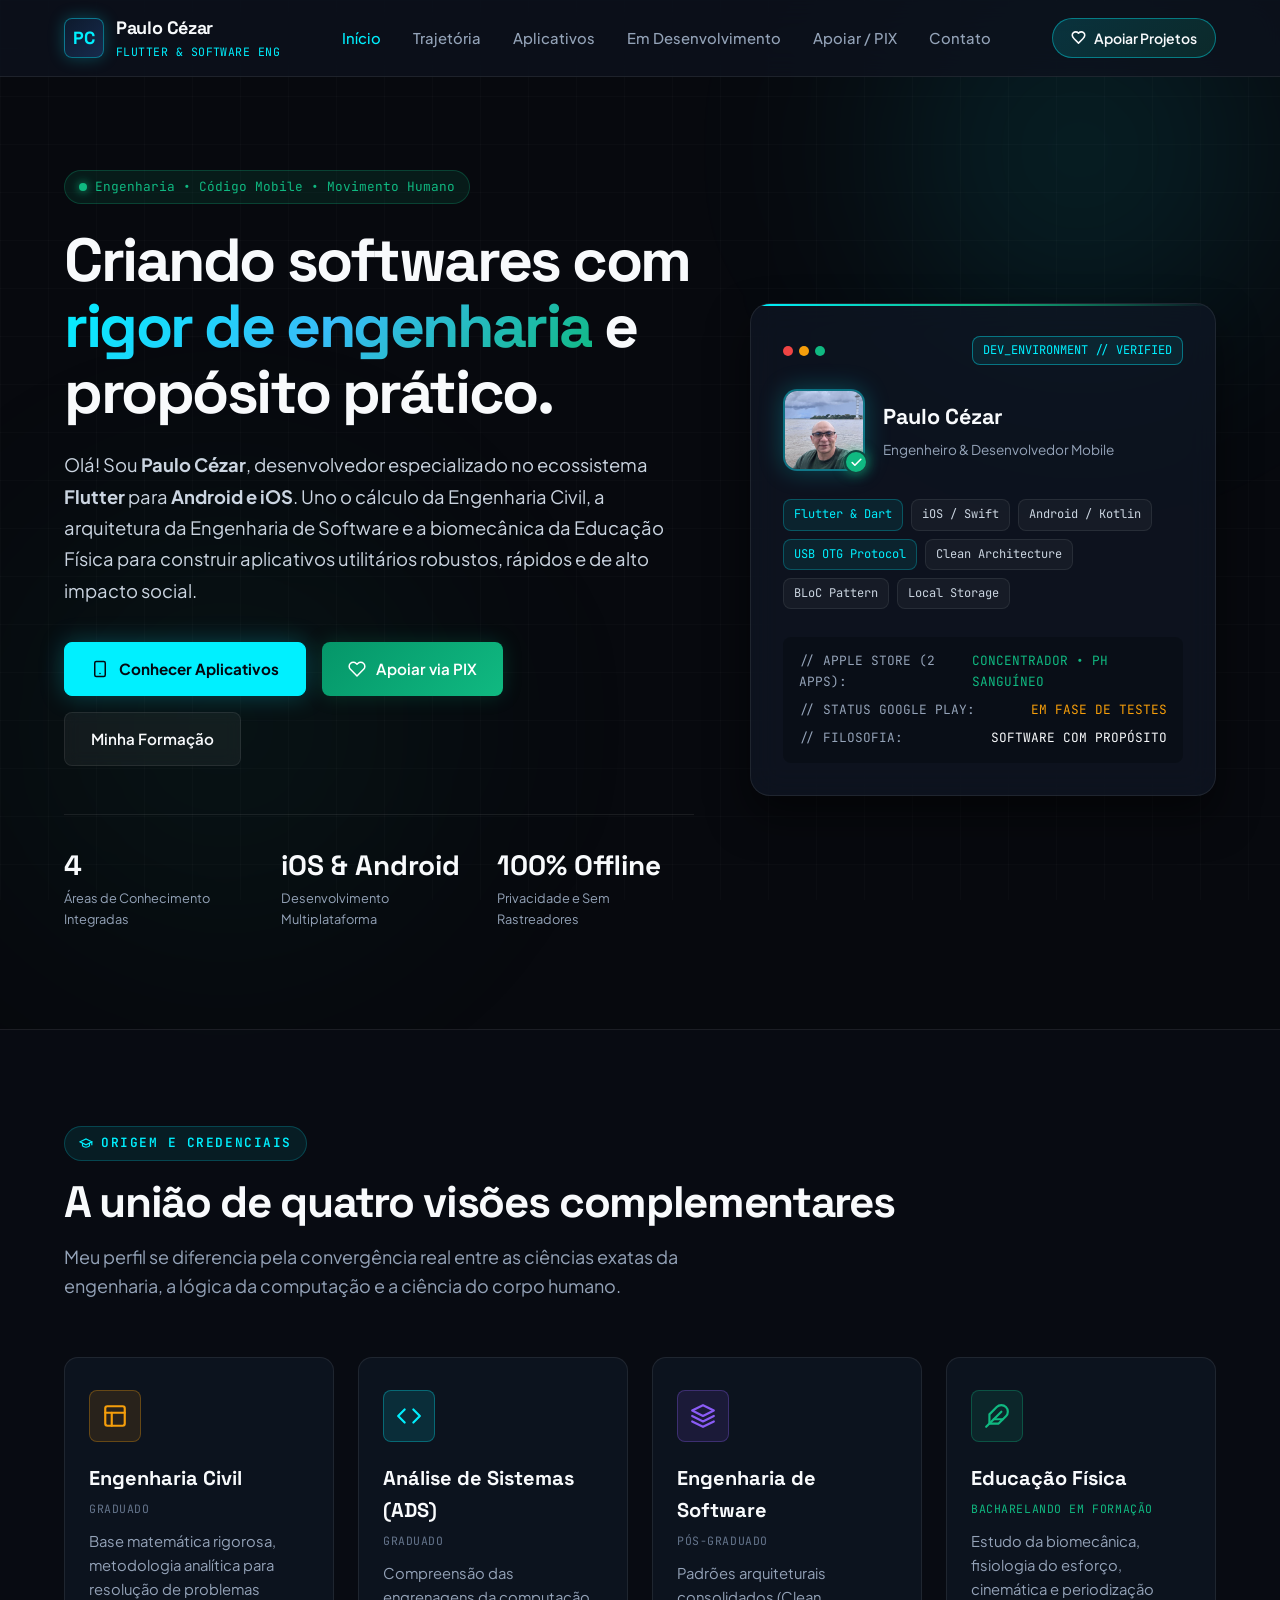
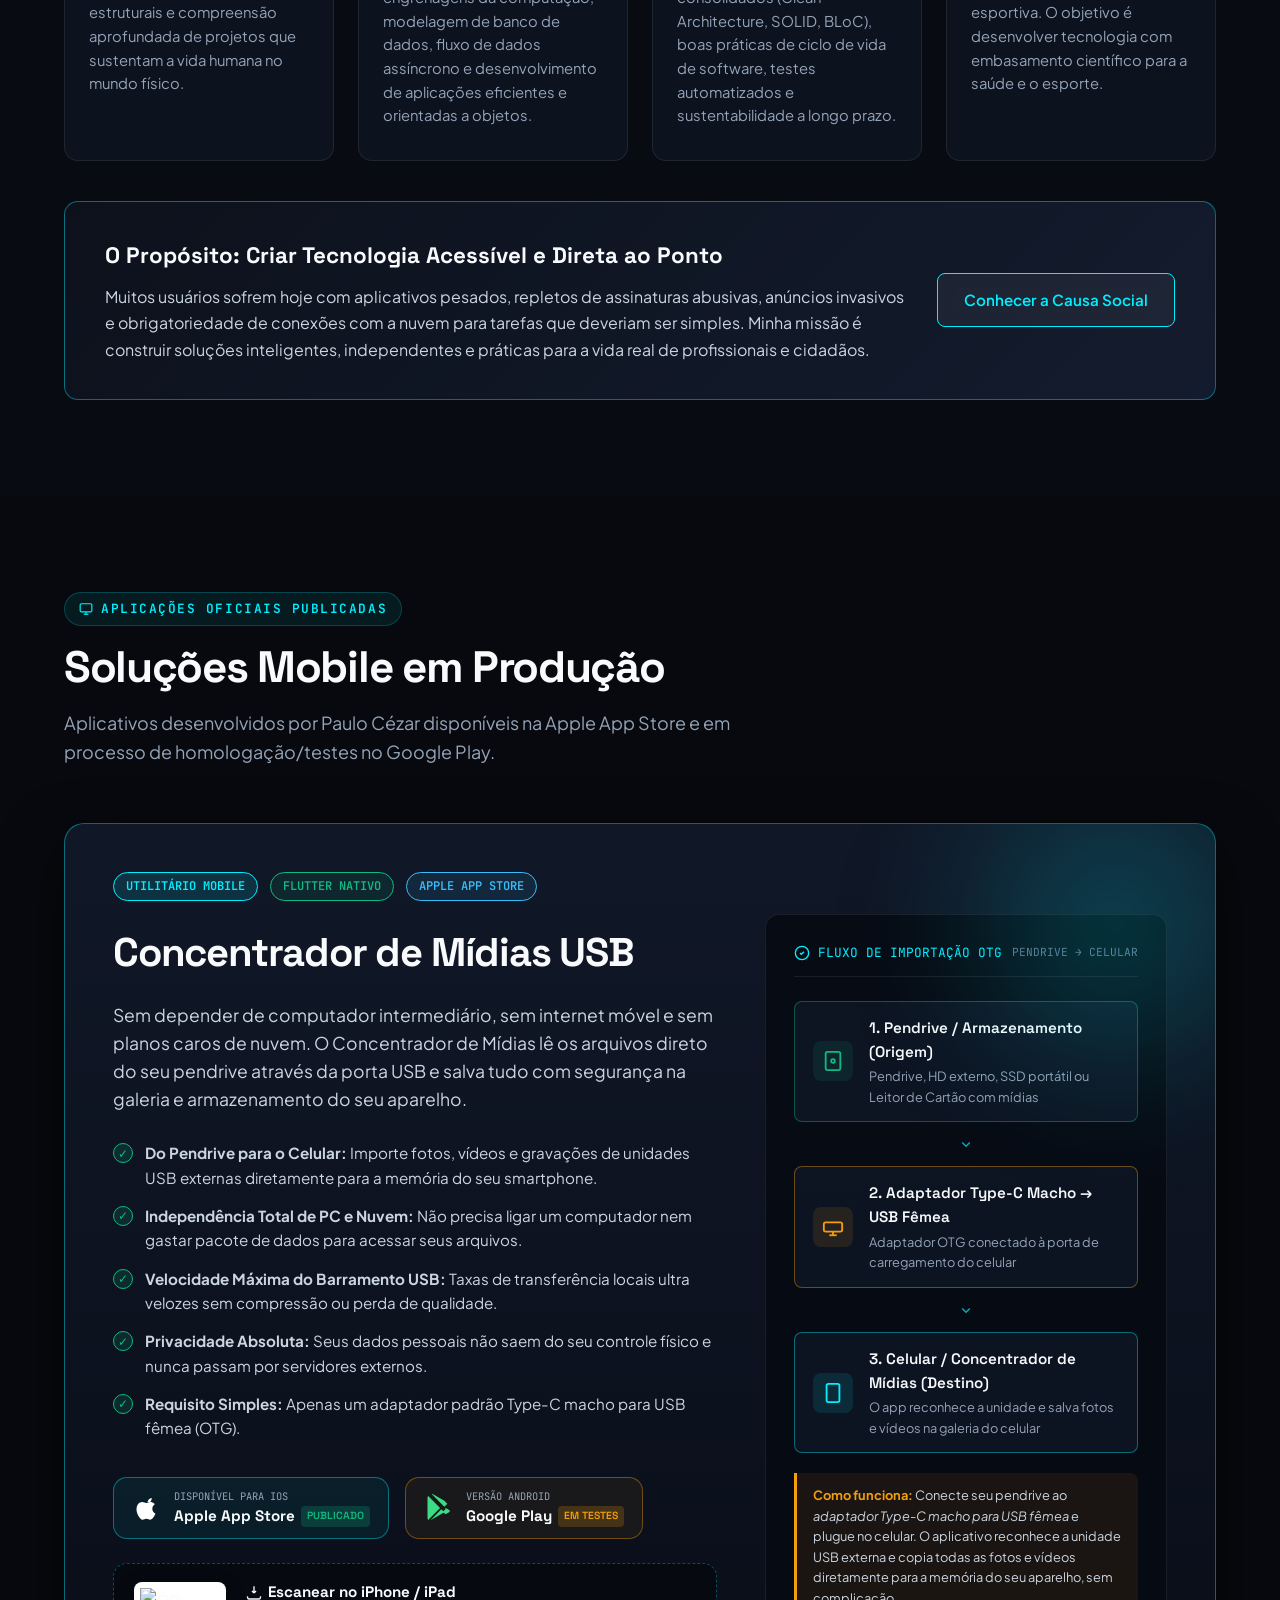
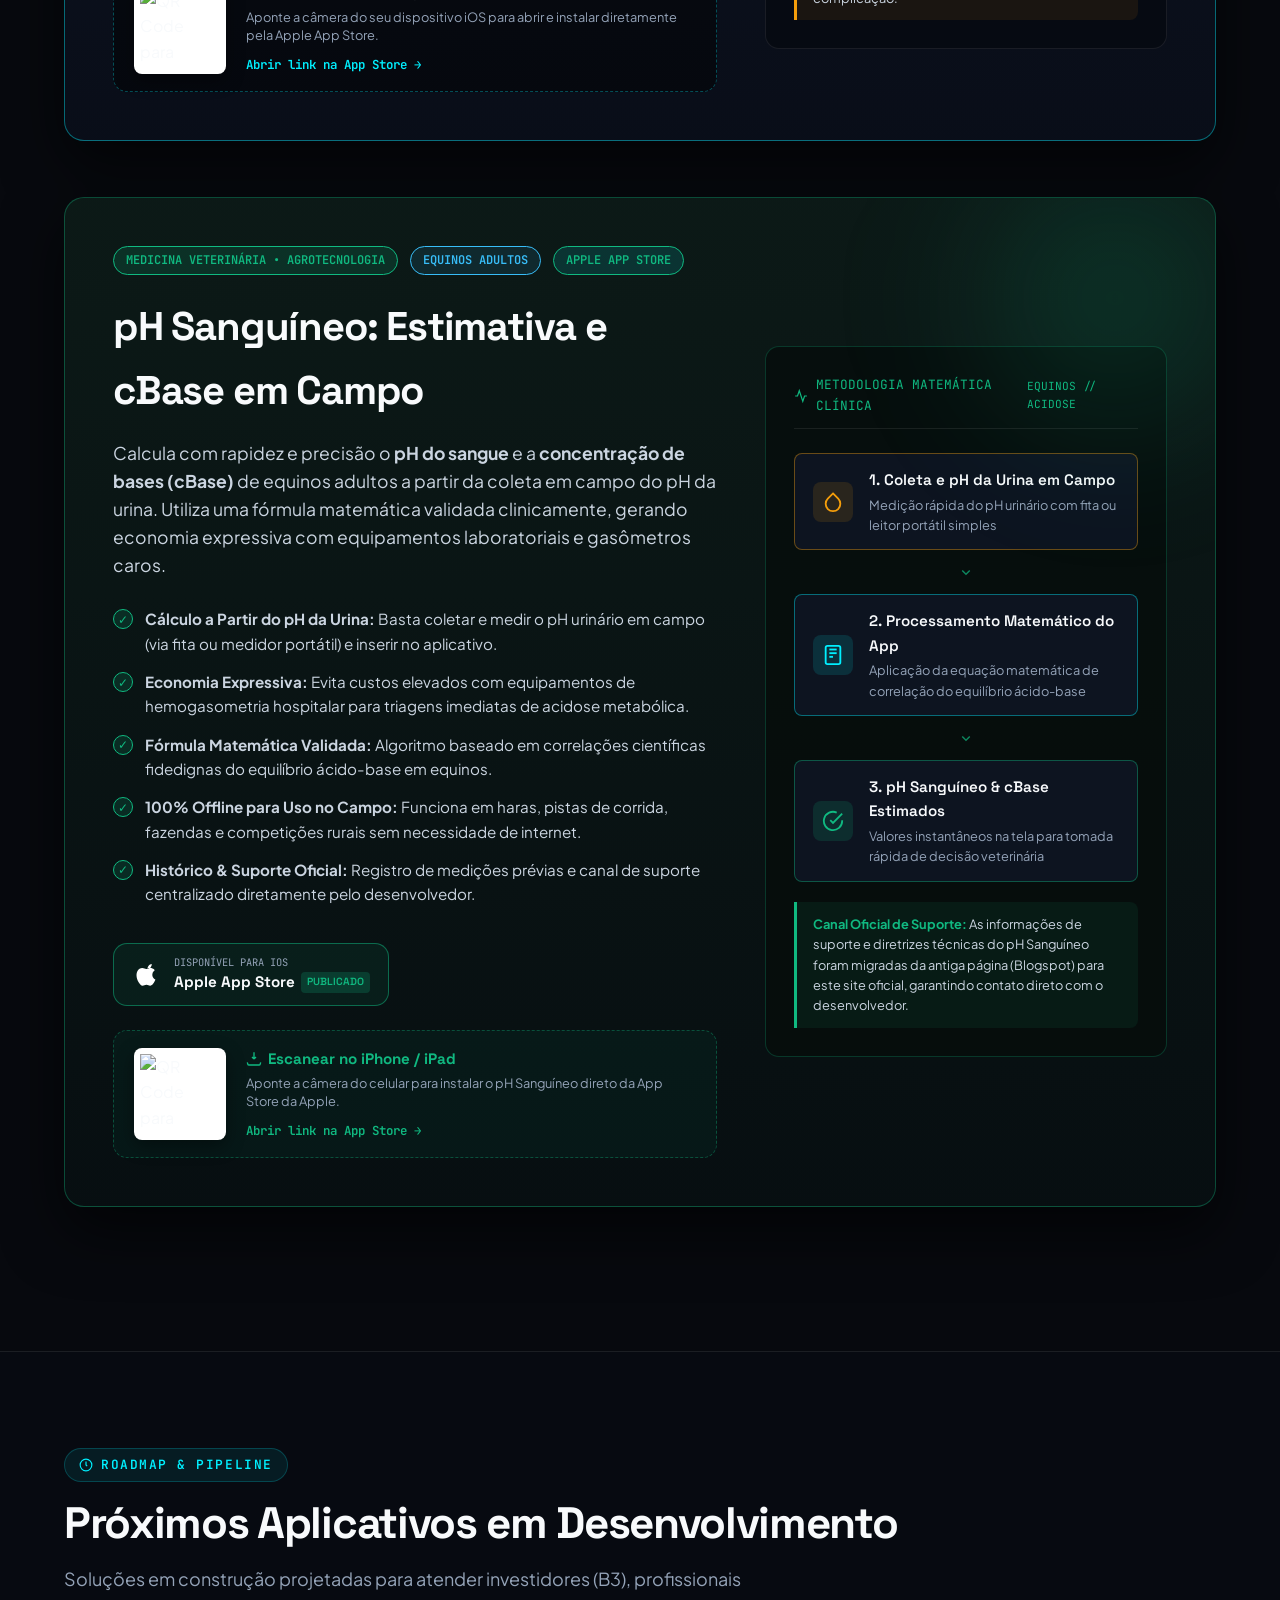
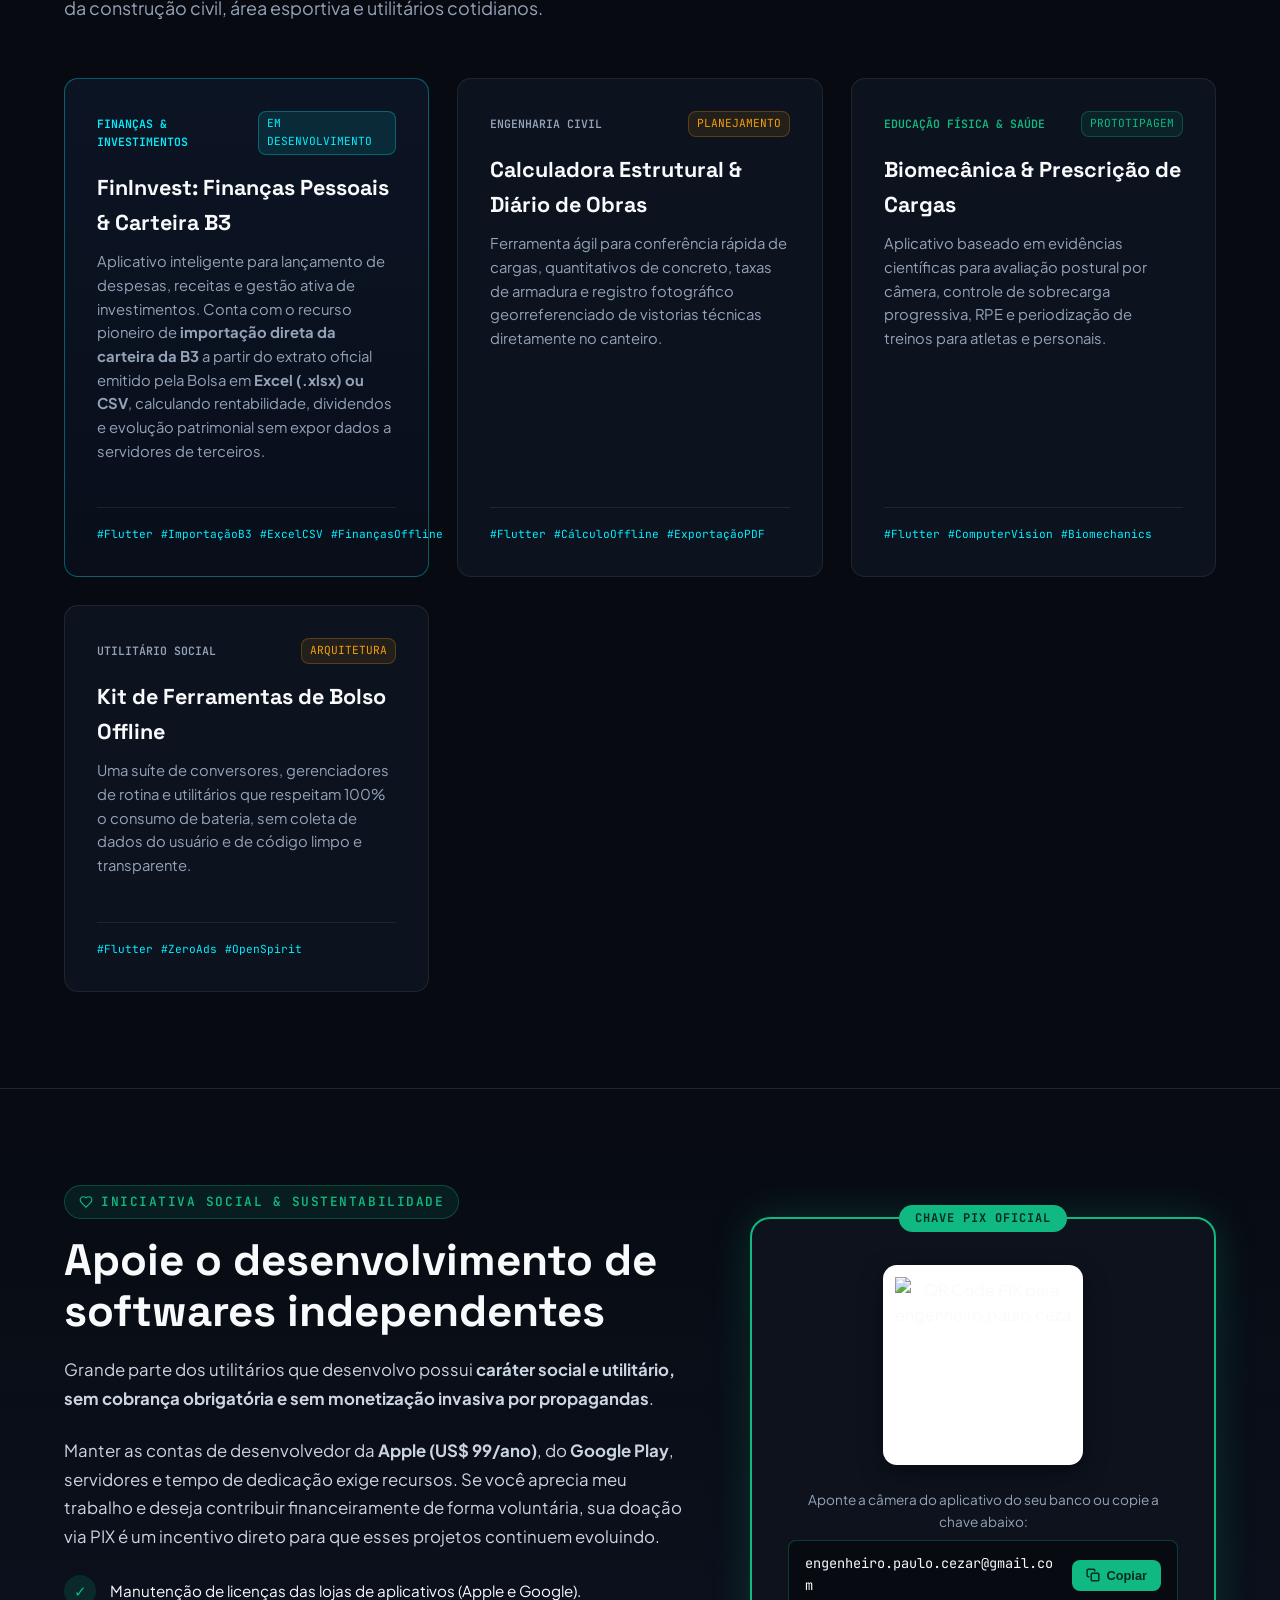
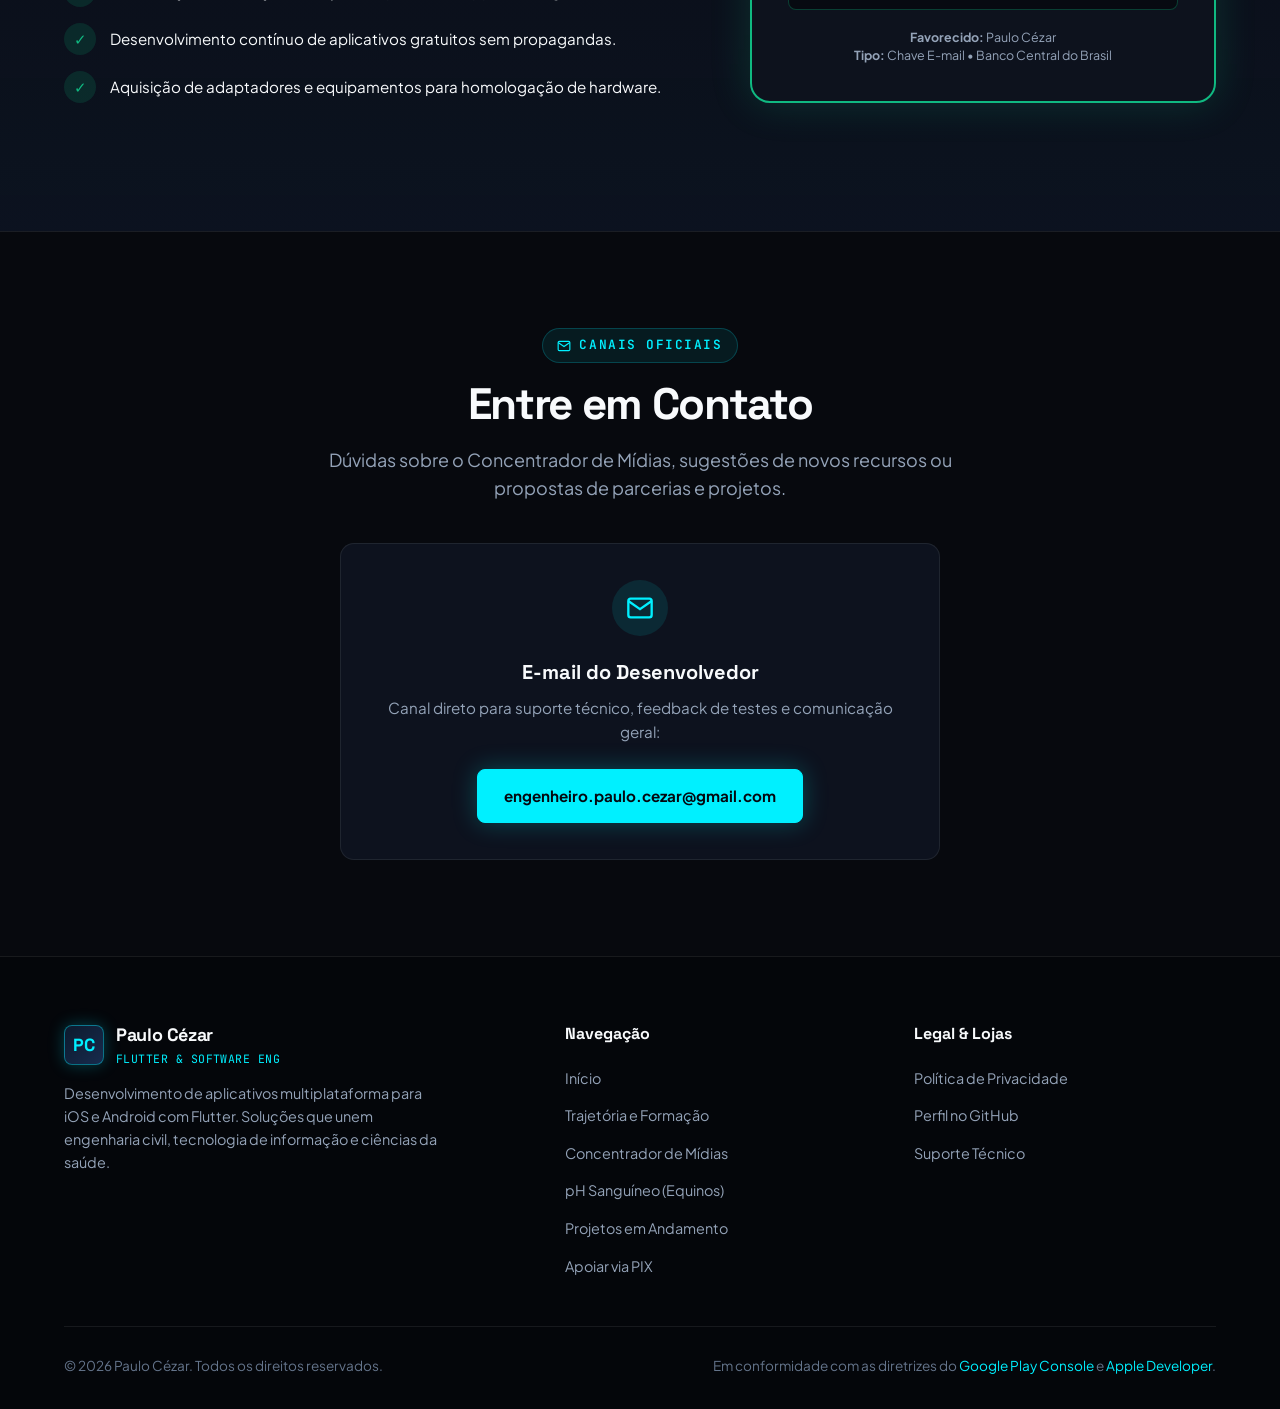
==== commit a66c3662: "feat: adiciona foto oficial do desenvolvedor no card DEV_ENVIRONMENT // VERIFIED" ====
--- a/index.html
+++ b/index.html
@@ -143,10 +143,14 @@
 
             <div class="profile-identity">
               <div class="avatar-wrapper">
-                <svg width="36" height="36" viewBox="0 0 24 24" fill="none" stroke="currentColor" stroke-width="2" stroke-linecap="round" stroke-linejoin="round">
-                  <path d="M20 21v-2a4 4 0 0 0-4-4H8a4 4 0 0 0-4 4v2"></path>
-                  <circle cx="12" cy="7" r="4"></circle>
-                </svg>
+                <div class="avatar-image-container">
+                  <img src="images/foto-developer.jpeg" alt="Paulo Cézar - Desenvolvedor Mobile & Engenheiro" class="developer-photo" />
+                </div>
+                <span class="avatar-verified-badge" title="Desenvolvedor Verificado">
+                  <svg viewBox="0 0 24 24" fill="none" stroke="currentColor" stroke-width="3" stroke-linecap="round" stroke-linejoin="round">
+                    <polyline points="20 6 9 17 4 12"></polyline>
+                  </svg>
+                </span>
               </div>
               <div>
                 <h3 class="profile-name">Paulo Cézar</h3>
@@ -484,8 +488,8 @@
 
               <!-- Lojas e Disponibilidade -->
               <div class="store-buttons-group">
-                <!-- Apple App Store Link Real -->
-                <a href="https://apps.apple.com/br/app/concentrador-de-m%C3%ADdias-usb/id6799461519?l=en-GB" target="_blank" rel="noopener noreferrer" class="store-badge-card published" style="border-color: rgba(16,185,129,0.5); background: rgba(16,185,129,0.08);" title="Baixar pH Sanguíneo na App Store da Apple">
+                <!-- Apple App Store Link Real pH Sanguíneo -->
+                <a href="https://apps.apple.com/br/app/ph-sangu%C3%ADneo/id6738585527?l=en-GB" target="_blank" rel="noopener noreferrer" class="store-badge-card published" style="border-color: rgba(16,185,129,0.5); background: rgba(16,185,129,0.08);" title="Baixar pH Sanguíneo na App Store da Apple">
                   <div class="store-icon" style="color: #ffffff;">
                     <svg viewBox="0 0 24 24"><path d="M18.71 19.5c-.83 1.24-1.71 2.45-3.05 2.47-1.34.03-1.77-.79-3.29-.79-1.53 0-2 .77-3.27.82-1.31.05-2.3-1.32-3.14-2.53C4.25 17 2.94 12.45 4.7 9.39c.87-1.52 2.43-2.48 4.12-2.51 1.28-.02 2.5.87 3.29.87.78 0 2.26-1.07 3.81-.91.65.03 2.47.26 3.64 1.98-.09.06-2.17 1.28-2.15 3.81.03 3.02 2.65 4.03 2.68 4.04-.03.07-.42 1.44-1.38 2.83M15.97 6.38c.62-.75 1.04-1.8 0.93-2.85-.9.04-2 .6-2.64 1.35-.57.65-1.07 1.72-.93 2.74 1.01.08 2.02-.49 2.64-1.24z"/></svg>
                   </div>
@@ -503,7 +507,7 @@
               <div class="qr-download-panel emerald-theme">
                 <div class="qr-code-thumb">
                   <img 
-                    src="https://api.qrserver.com/v1/create-qr-code/?size=180x180&data=https%3A%2F%2Fapps.apple.com%2Fbr%2Fapp%2Fconcentrador-de-m%25C3%25ADdias-usb%2Fid6799461519%3Fl%3Den-GB&color=022c22&bgcolor=ffffff" 
+                    src="https://api.qrserver.com/v1/create-qr-code/?size=180x180&data=https%3A%2F%2Fapps.apple.com%2Fbr%2Fapp%2Fph-sangu%25C3%25ADneo%2Fid6738585527%3Fl%3Den-GB&color=022c22&bgcolor=ffffff" 
                     alt="QR Code para baixar pH Sanguíneo na App Store" 
                     loading="lazy"
                   />
@@ -514,7 +518,7 @@
                     Escanear no iPhone / iPad
                   </span>
                   <p class="qr-download-desc">Aponte a câmera do celular para instalar o pH Sanguíneo direto da App Store da Apple.</p>
-                  <a href="https://apps.apple.com/br/app/concentrador-de-m%C3%ADdias-usb/id6799461519?l=en-GB" target="_blank" rel="noopener noreferrer" class="btn-appstore-direct emerald-link">
+                  <a href="https://apps.apple.com/br/app/ph-sangu%C3%ADneo/id6738585527?l=en-GB" target="_blank" rel="noopener noreferrer" class="btn-appstore-direct emerald-link">
                     Abrir link na App Store &rarr;
                   </a>
                 </div>
--- a/css/style.css
+++ b/css/style.css
@@ -507,16 +507,58 @@
 }
 
 .avatar-wrapper {
-  width: 72px;
-  height: 72px;
+  position: relative;
+  width: 82px;
+  height: 82px;
+  min-width: 82px;
+  display: flex;
+  align-items: center;
+  justify-content: center;
+}
+
+.avatar-image-container {
+  width: 100%;
+  height: 100%;
   border-radius: var(--radius-md);
   background: linear-gradient(135deg, #1e293b 0%, #0f172a 100%);
   border: 2px solid var(--border-focus);
+  overflow: hidden;
+  box-shadow: 0 0 24px var(--cyan-glow);
+}
+
+.developer-photo {
+  width: 100%;
+  height: 100%;
+  object-fit: cover;
+  object-position: center 58%;
+  display: block;
+  transition: transform 0.4s cubic-bezier(0.16, 1, 0.3, 1);
+}
+
+.profile-card:hover .developer-photo {
+  transform: scale(1.08);
+}
+
+.avatar-verified-badge {
+  position: absolute;
+  bottom: -3px;
+  right: -3px;
+  width: 24px;
+  height: 24px;
+  background: var(--emerald);
+  border-radius: 50%;
   display: flex;
   align-items: center;
   justify-content: center;
-  color: var(--cyan);
-  box-shadow: 0 0 20px var(--cyan-glow);
+  border: 2.5px solid var(--bg-card);
+  box-shadow: 0 0 12px rgba(16, 185, 129, 0.6);
+  z-index: 2;
+}
+
+.avatar-verified-badge svg {
+  width: 13px;
+  height: 13px;
+  stroke: #ffffff;
 }
 
 .profile-name {
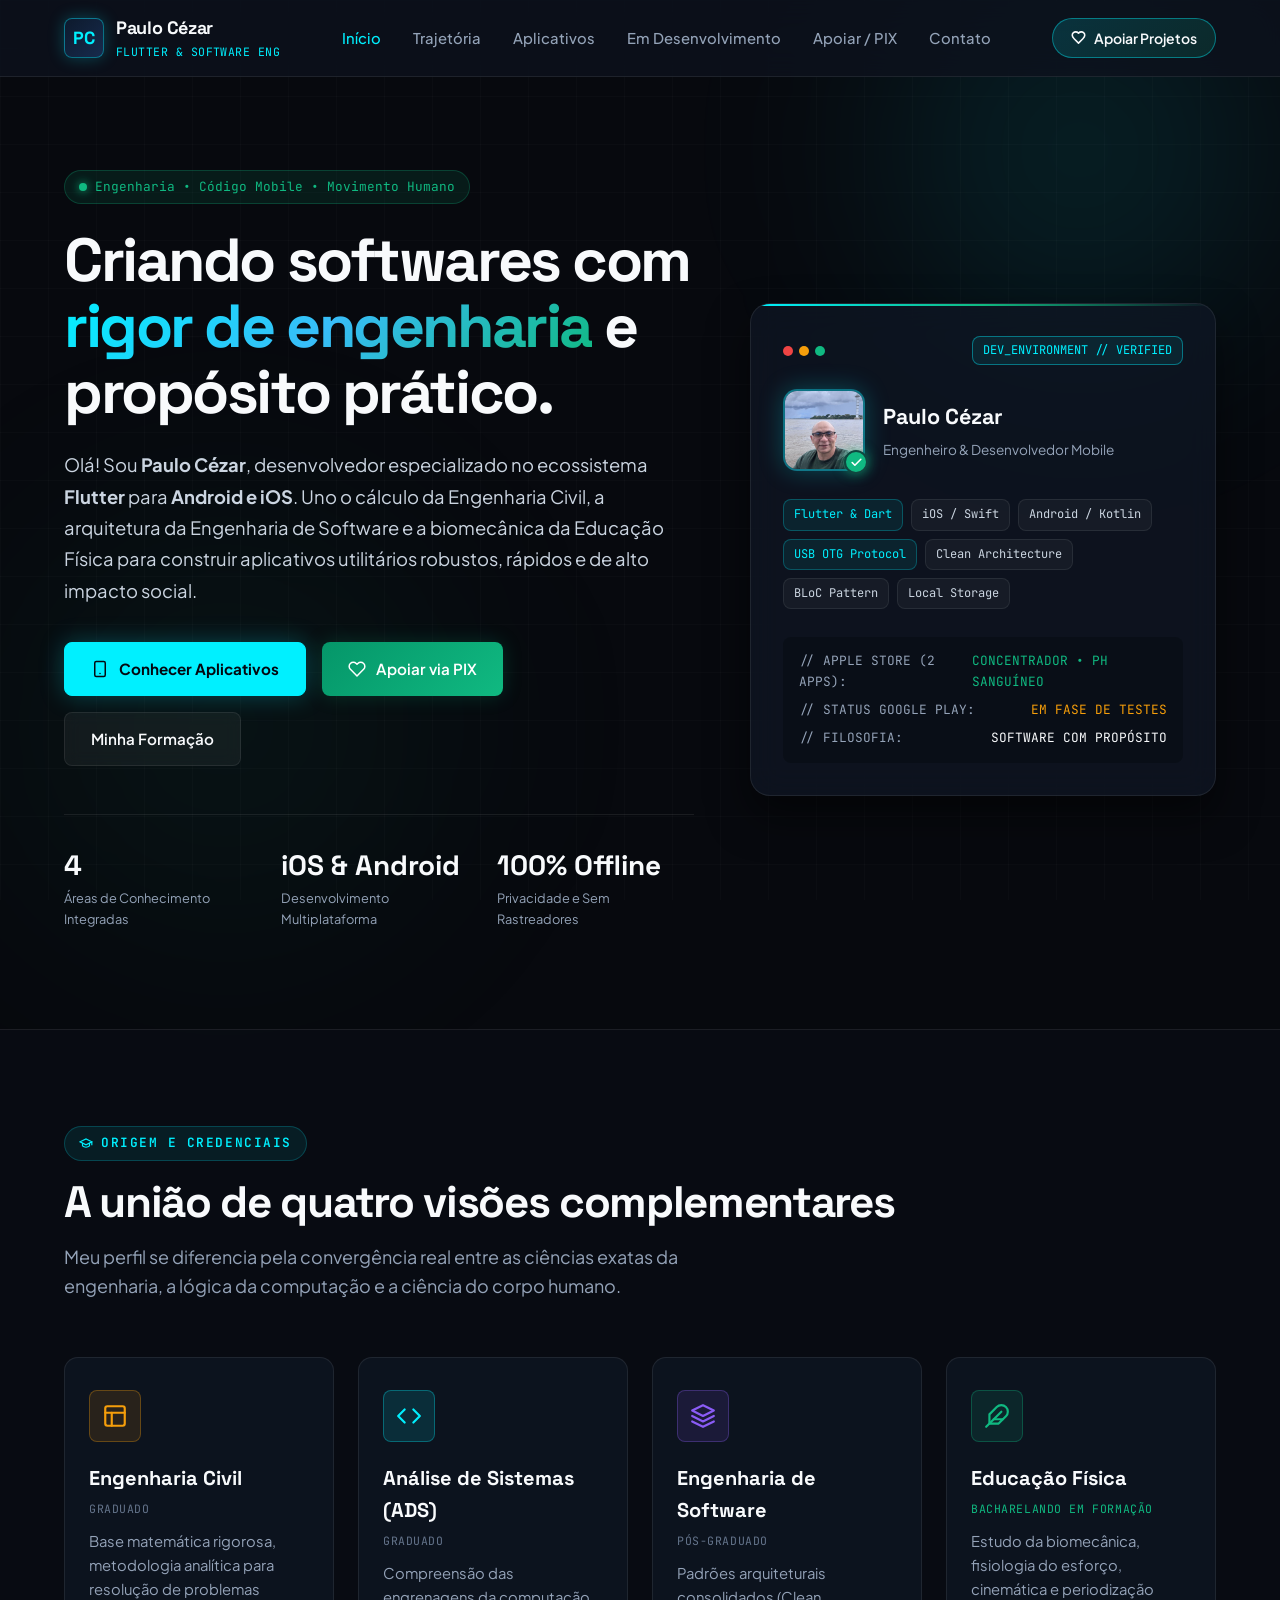
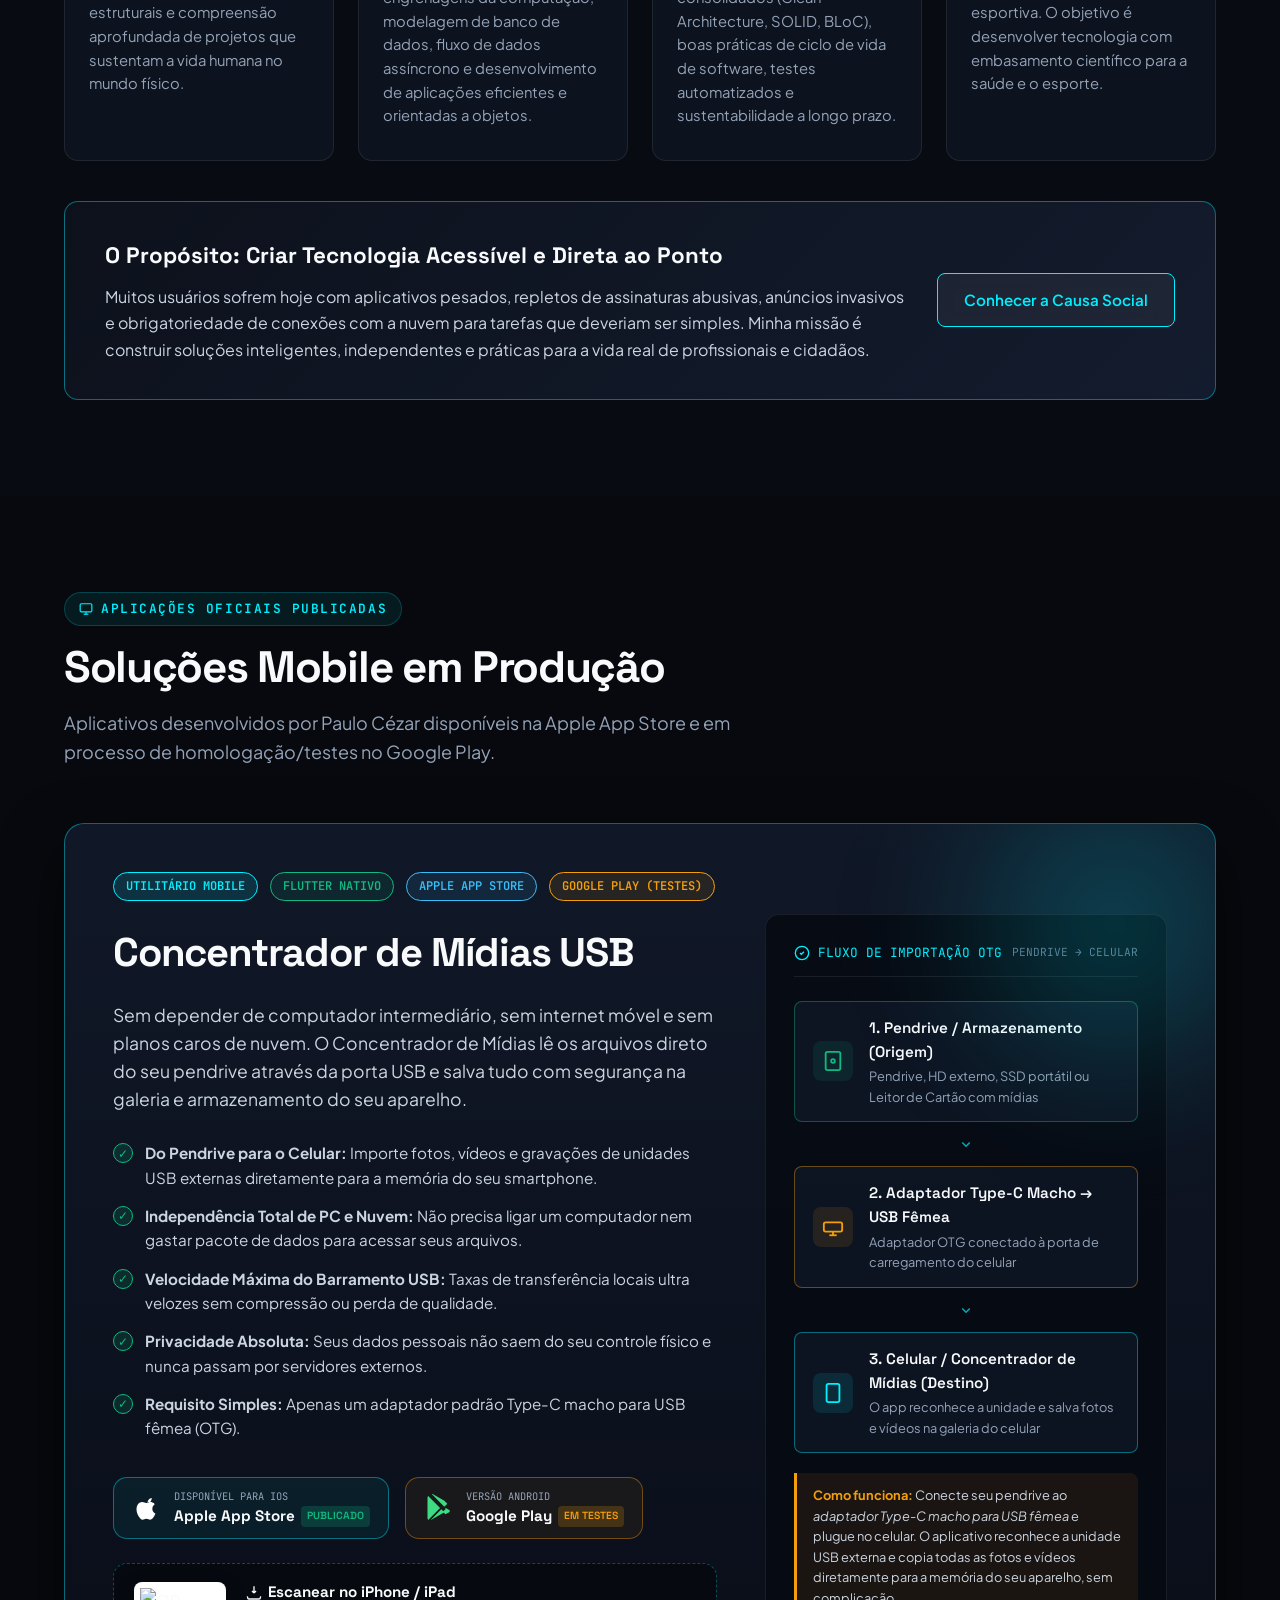
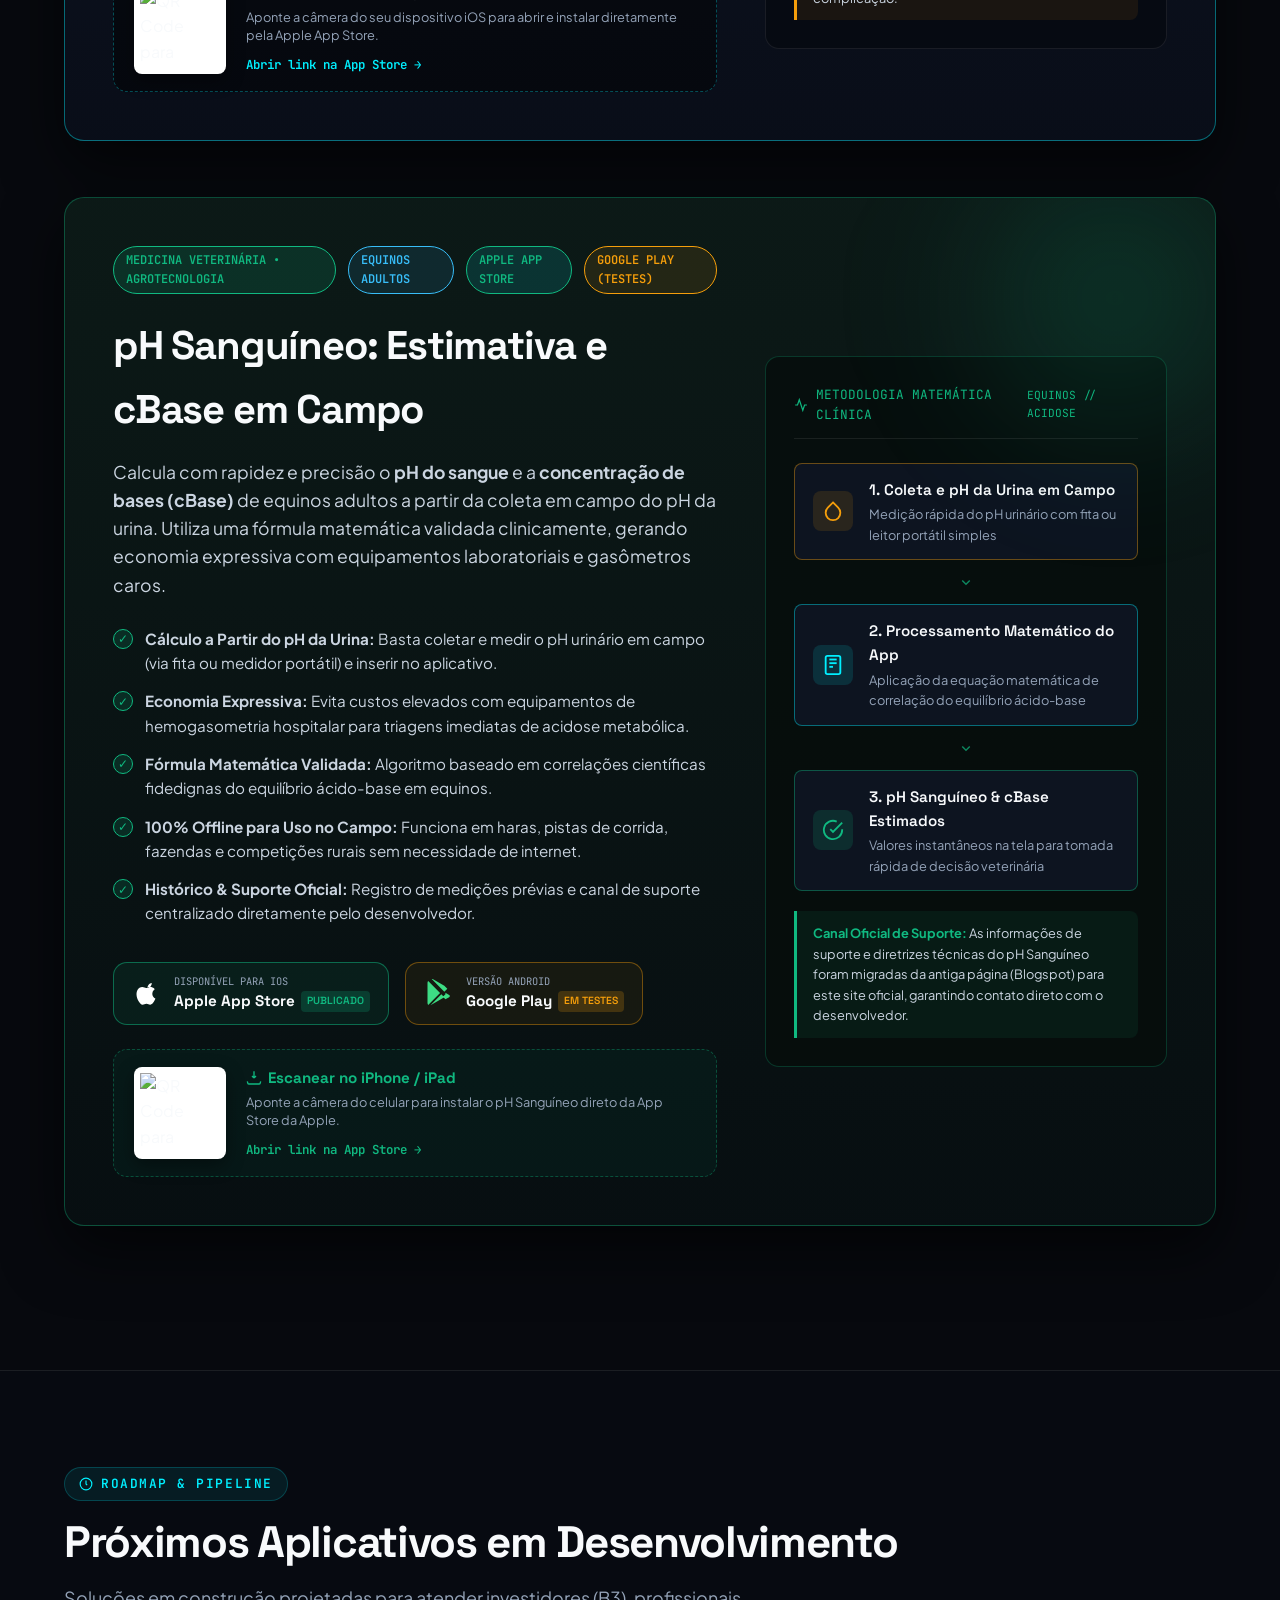
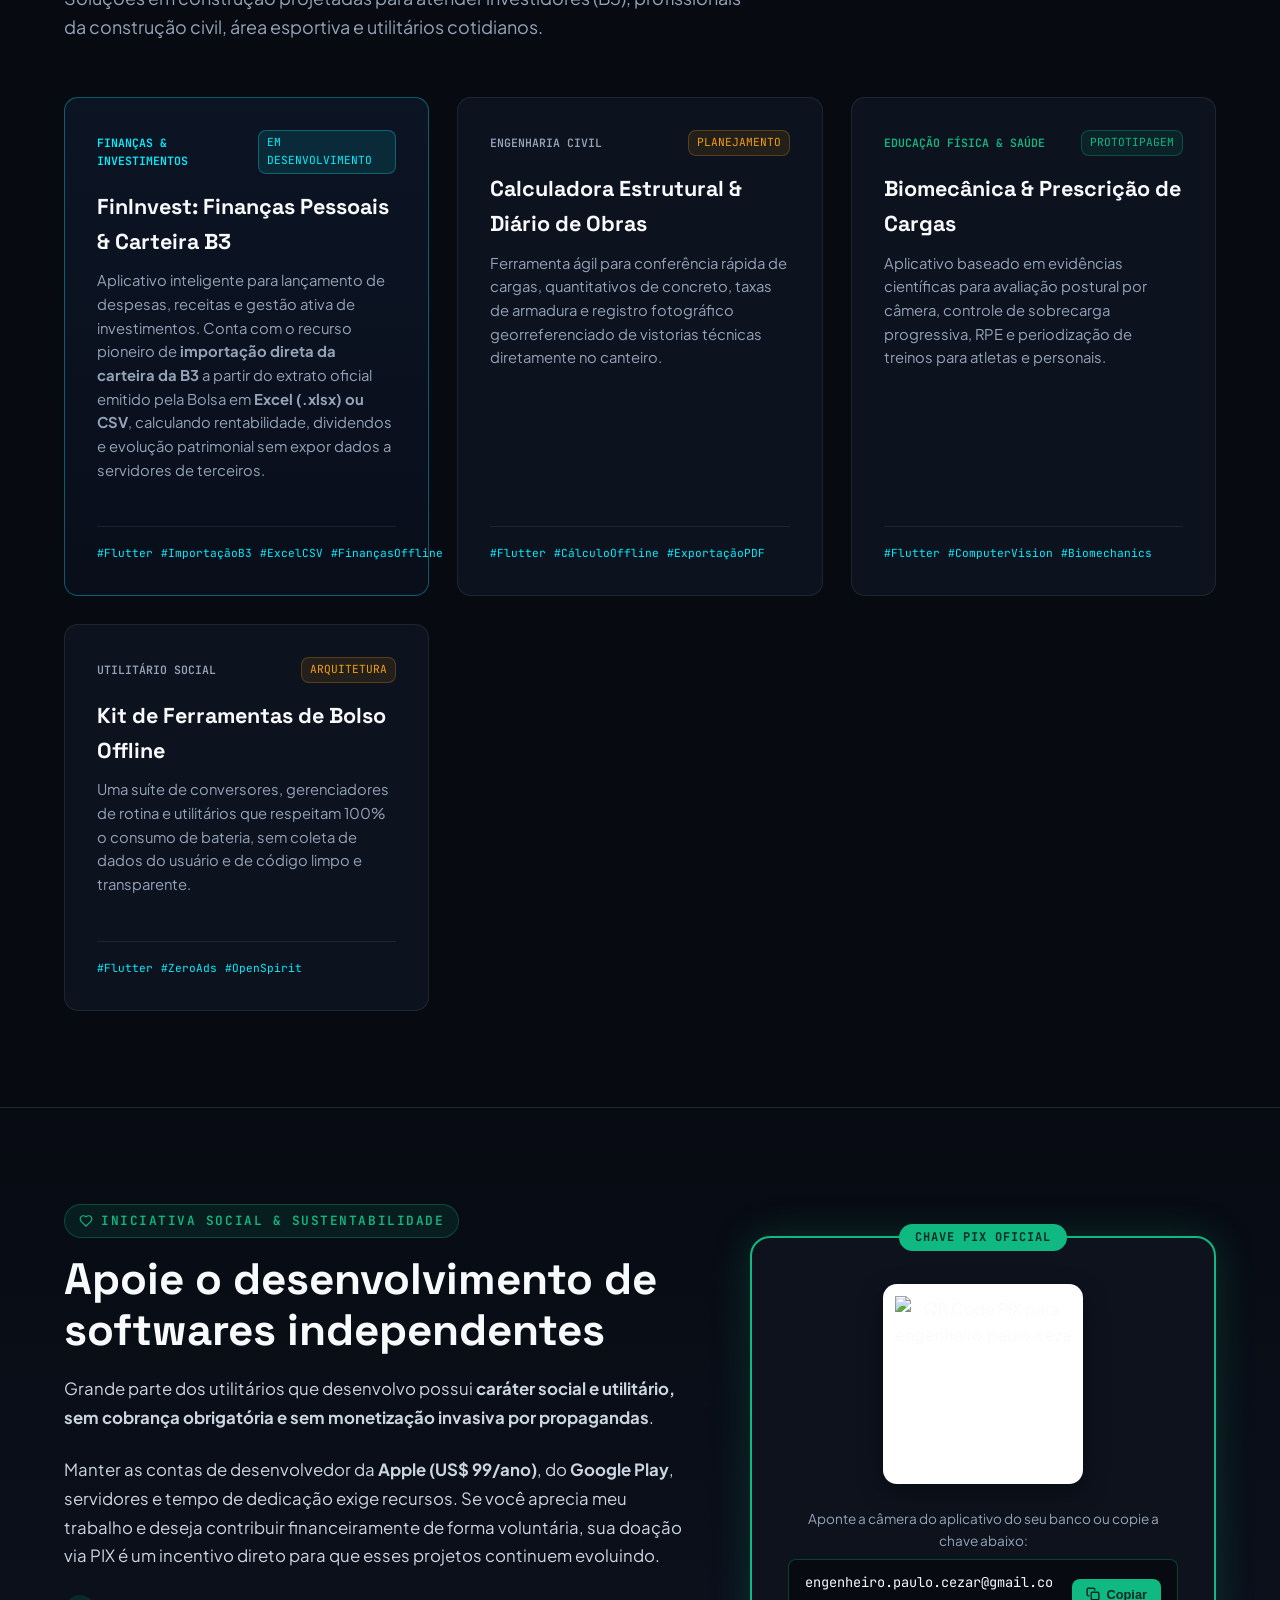
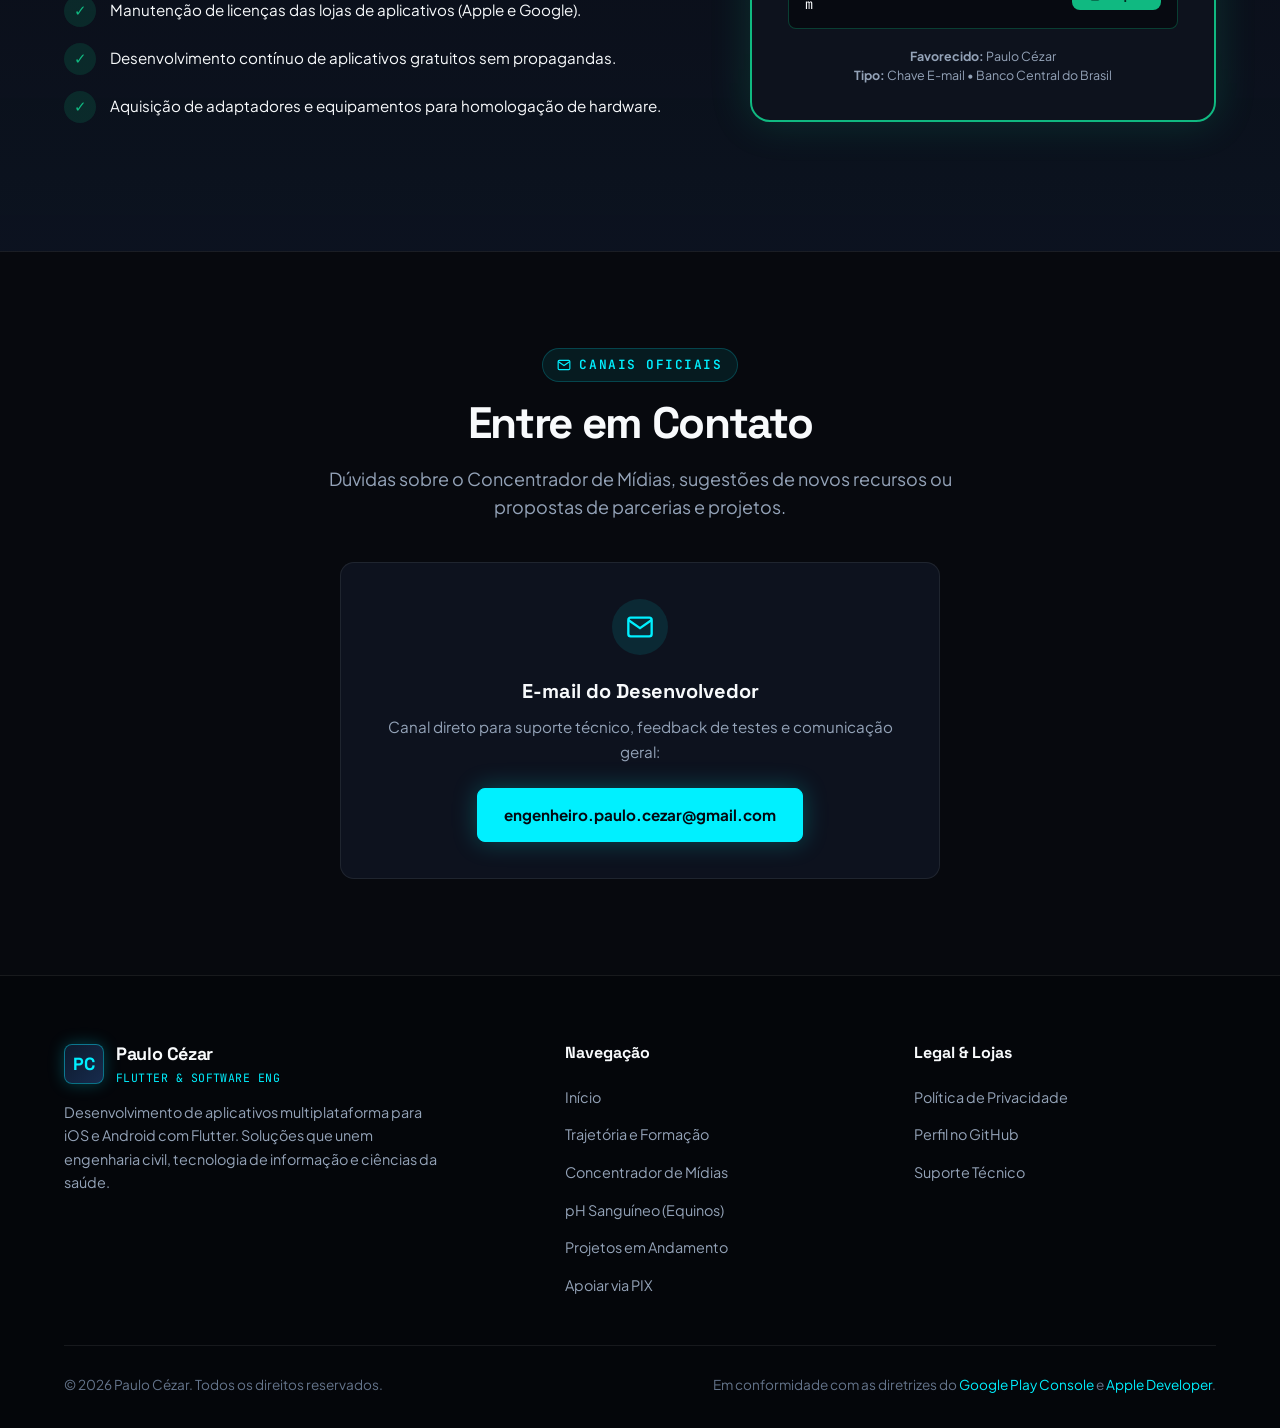
==== commit 6a9f73a4: "feat: adiciona status de testes no Google Play para o aplicativo pH Sanguíneo" ====
--- a/index.html
+++ b/index.html
@@ -305,6 +305,7 @@
                 <span class="app-type-badge">UTILITÁRIO MOBILE</span>
                 <span class="app-type-badge" style="border-color: var(--emerald); color: var(--emerald); background: rgba(16,185,129,0.1);">FLUTTER NATIVO</span>
                 <span class="app-type-badge" style="border-color: #38bdf8; color: #38bdf8; background: rgba(56,189,248,0.1);">APPLE APP STORE</span>
+                <span class="app-type-badge" style="border-color: var(--amber); color: var(--amber); background: rgba(245,158,11,0.1);">GOOGLE PLAY (TESTES)</span>
               </div>
 
               <h3 class="app-title">Concentrador de Mídias USB</h3>
@@ -456,6 +457,7 @@
                 <span class="app-type-badge" style="border-color: var(--emerald); color: var(--emerald); background: rgba(16,185,129,0.15);">MEDICINA VETERINÁRIA &bull; AGROTECNOLOGIA</span>
                 <span class="app-type-badge" style="border-color: #38bdf8; color: #38bdf8; background: rgba(56,189,248,0.1);">EQUINOS ADULTOS</span>
                 <span class="app-type-badge" style="border-color: var(--emerald); color: var(--emerald);">APPLE APP STORE</span>
+                <span class="app-type-badge" style="border-color: var(--amber); color: var(--amber); background: rgba(245,158,11,0.1);">GOOGLE PLAY (TESTES)</span>
               </div>
 
               <h3 class="app-title">pH Sanguíneo: Estimativa e cBase em Campo</h3>
@@ -501,6 +503,20 @@
                     </span>
                   </div>
                 </a>
+
+                <!-- Google Play Store (Em fase de teste) -->
+                <div class="store-badge-card testing" title="Aplicativo em fase de testes fechados/abertos na Google Play">
+                  <div class="store-icon" style="color: #3ddc84;">
+                    <svg viewBox="0 0 24 24"><path d="M3.609 1.814L13.792 12 3.61 22.186a2.41 2.41 0 0 1-.61-1.636V3.45c0-.624.226-1.2.609-1.636zm11.24 11.24l2.58 2.58-11.85 6.84 9.27-9.42zm2.58-2.11L14.85 8.36l-9.27-9.42 11.85 6.84 2.58 2.58zm.94.94l3.18 1.84c.88.51.88 1.35 0 1.86l-3.18 1.84-2.22-2.22 2.22-2.22z"/></svg>
+                  </div>
+                  <div class="store-info">
+                    <span class="store-sub">Versão Android</span>
+                    <span class="store-name">
+                      Google Play
+                      <span class="status-chip chip-test">EM TESTES</span>
+                    </span>
+                  </div>
+                </div>
               </div>
 
               <!-- Painel de Download via QR Code -->
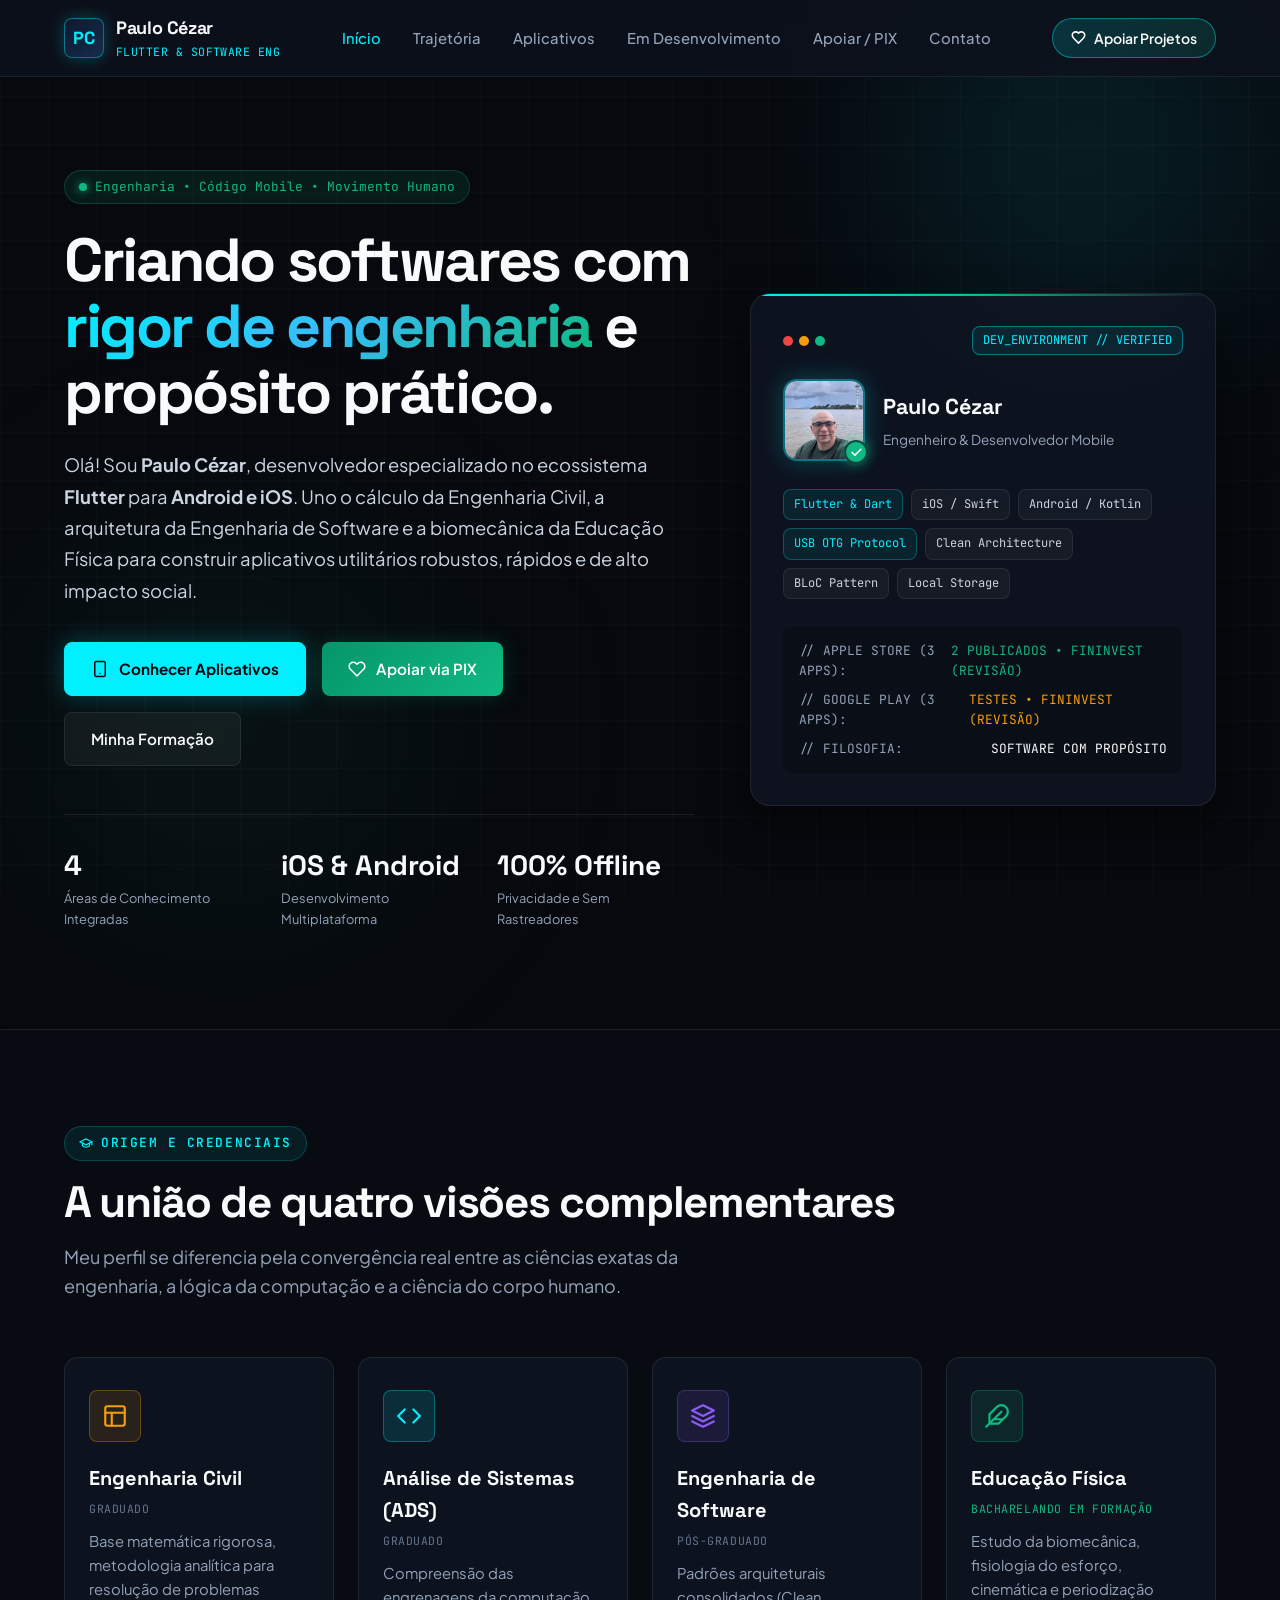
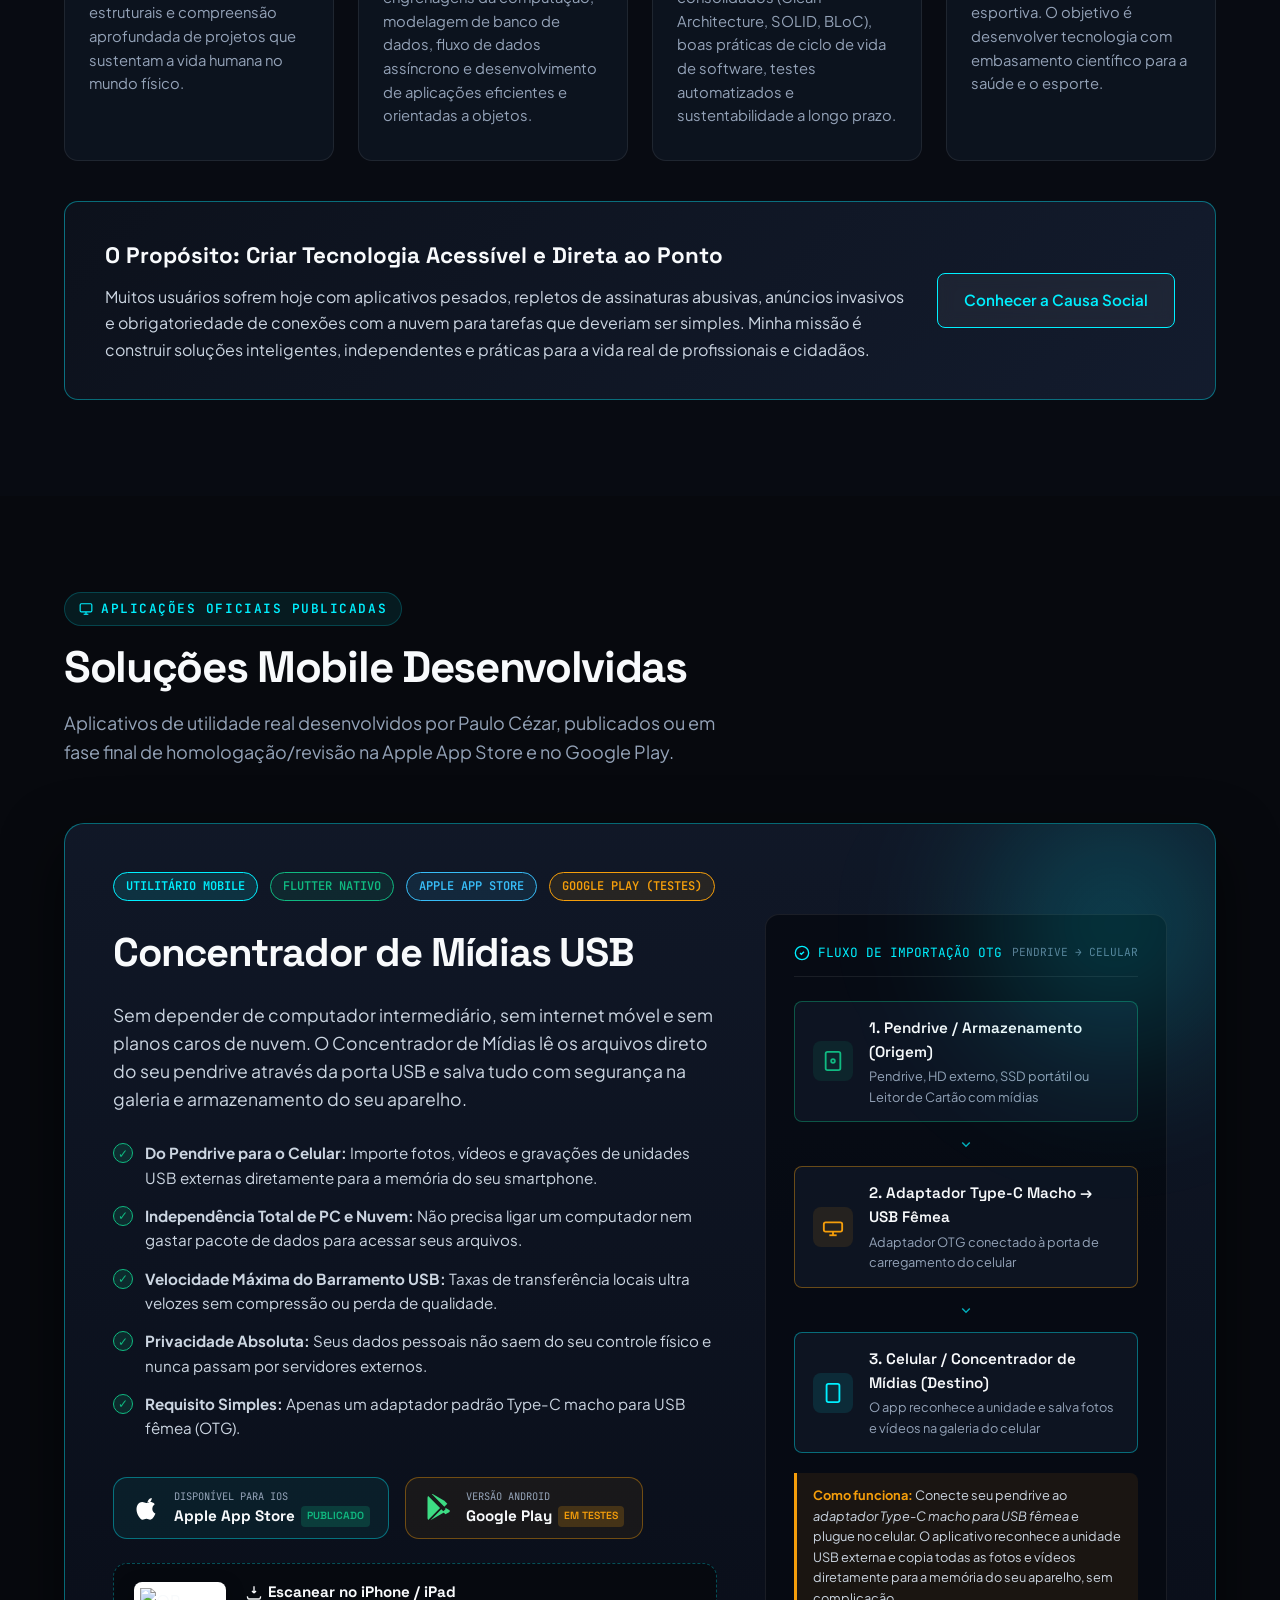
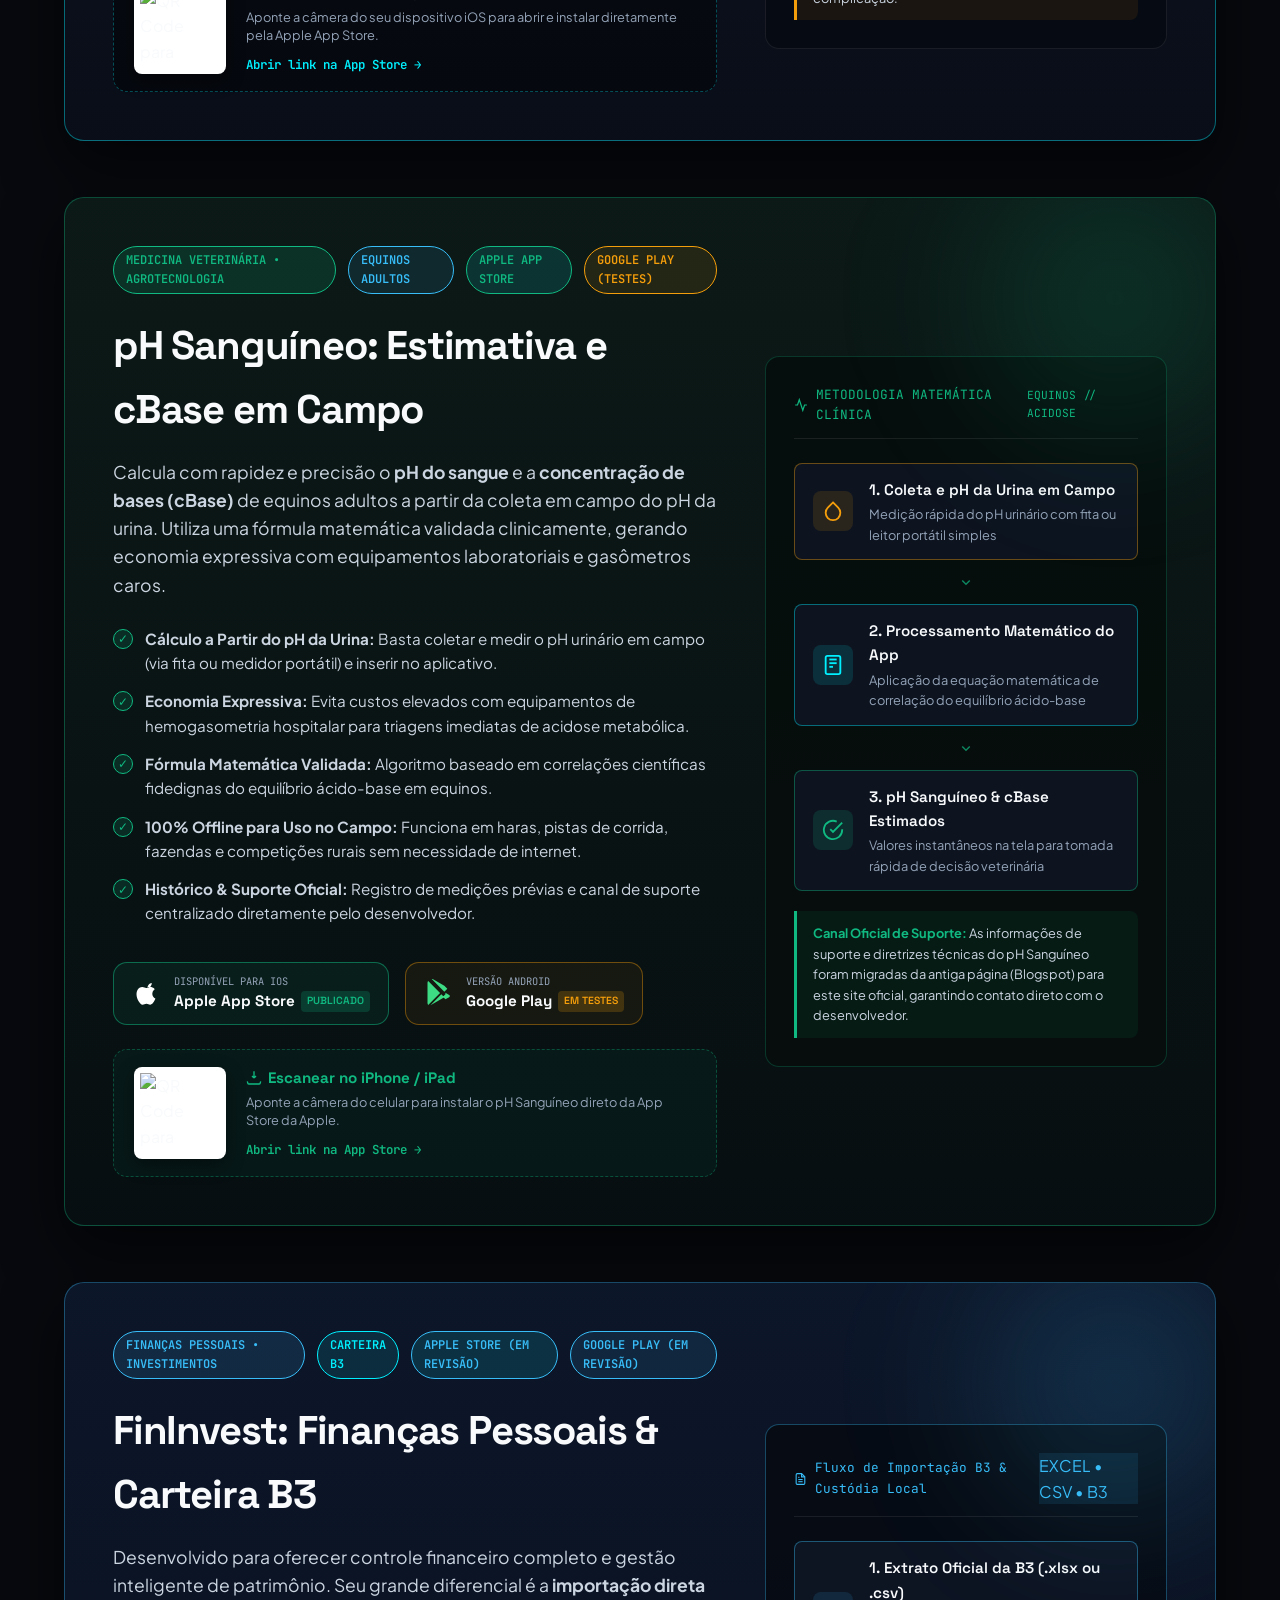
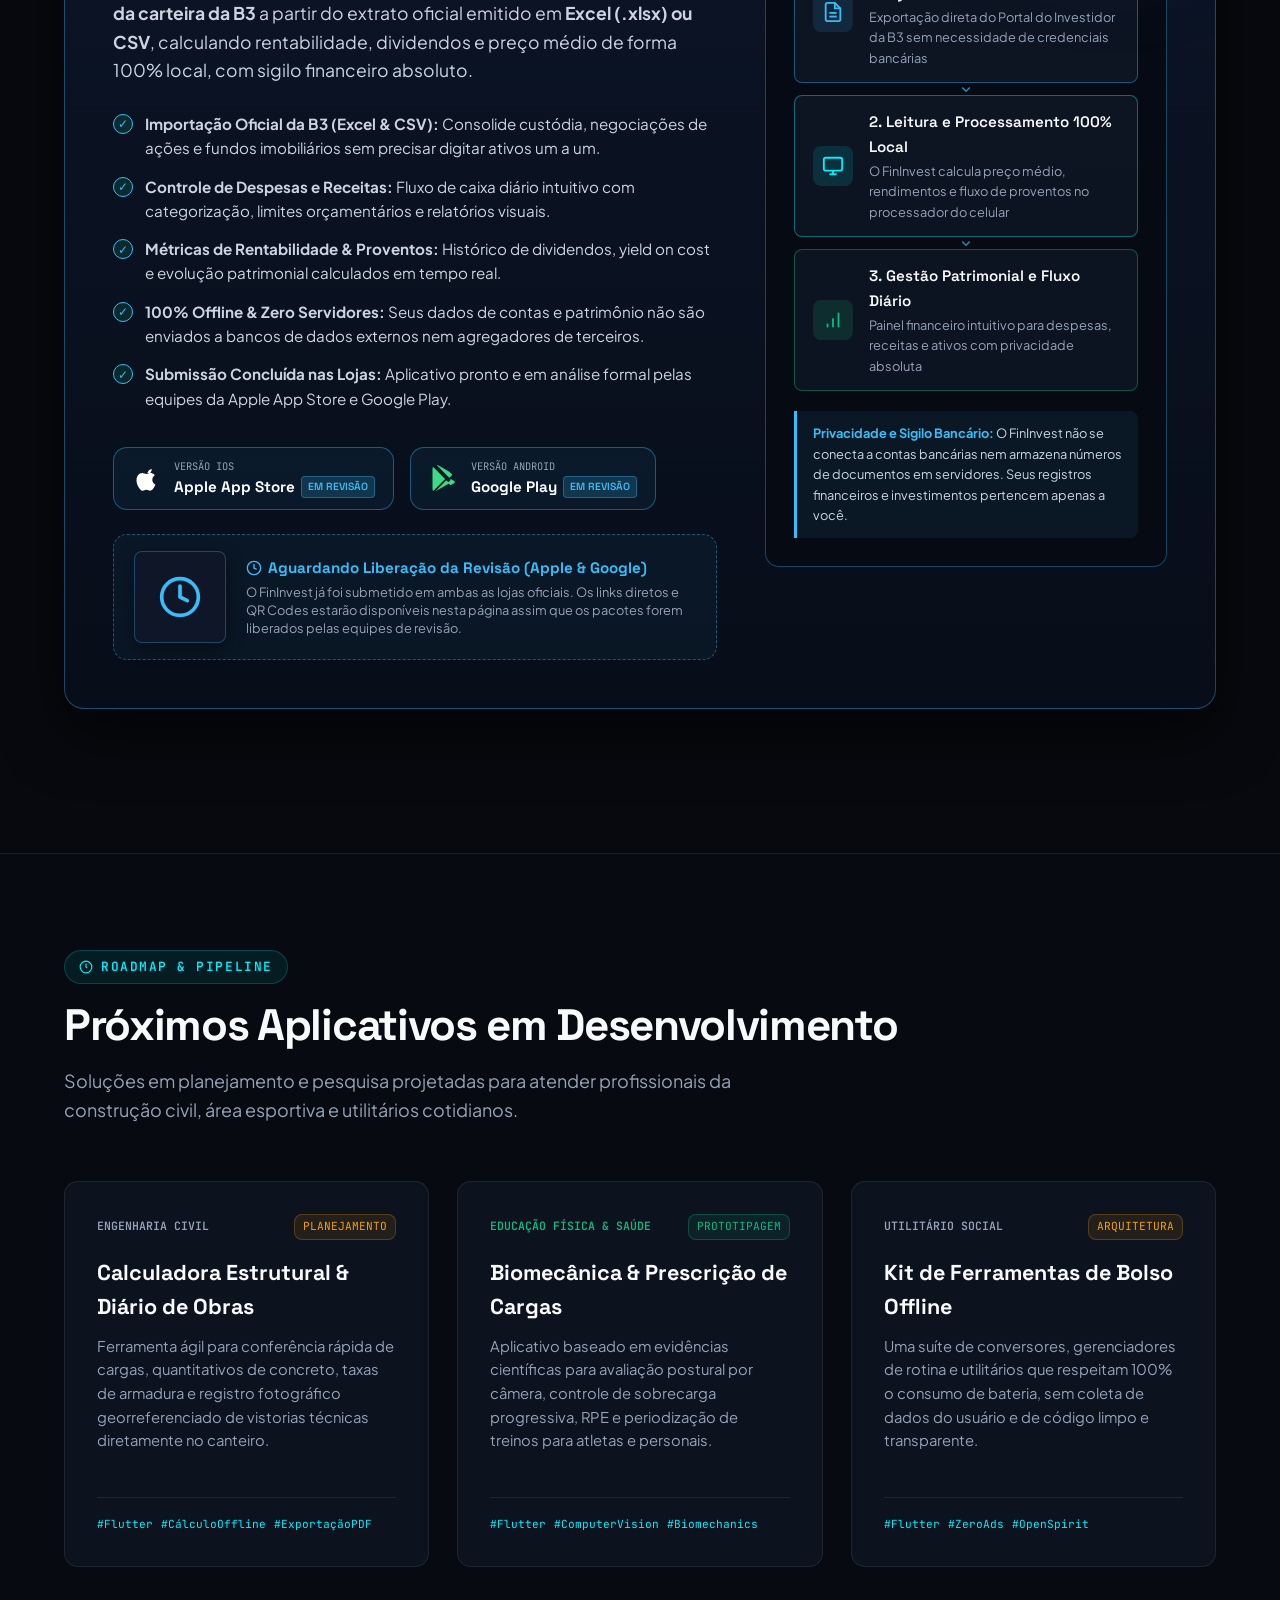
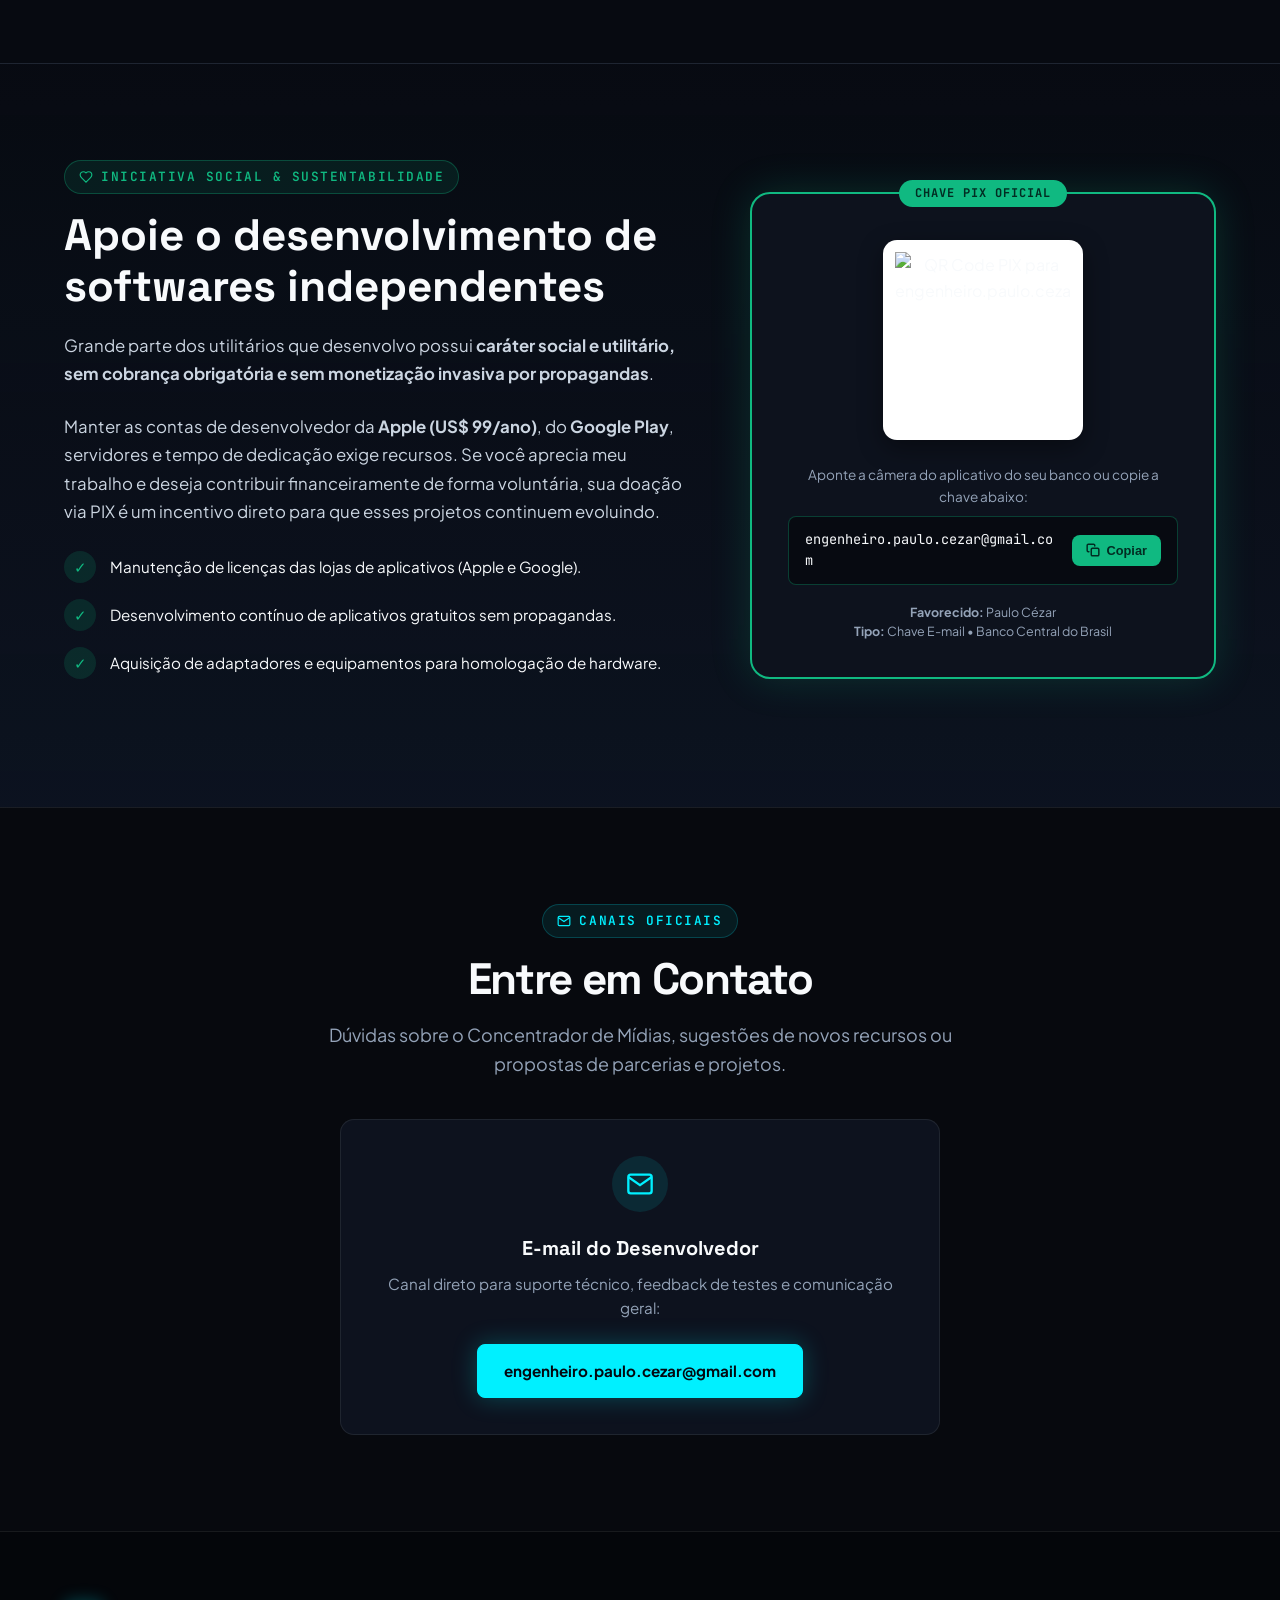
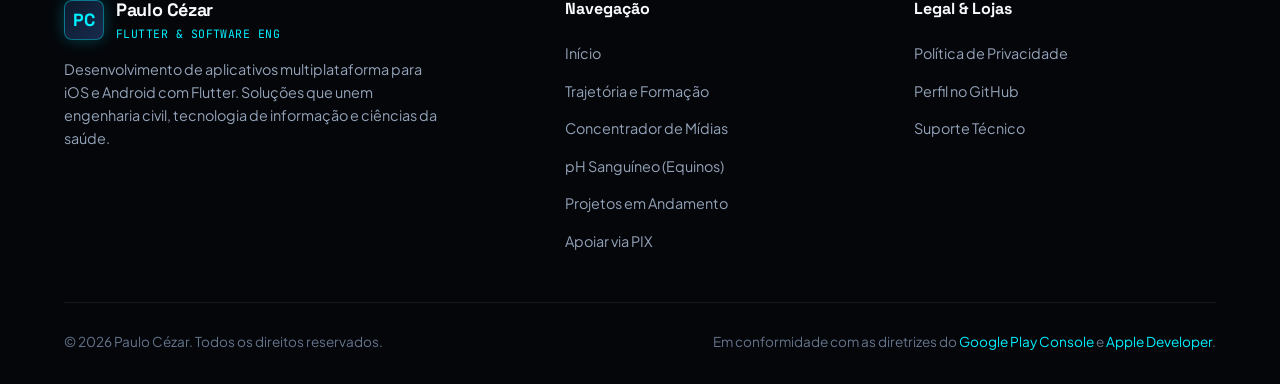
==== commit 232c036a: "feat: move FinInvest para aplicativos desenvolvidos com status em revisao na Apple e Google" ====
--- a/index.html
+++ b/index.html
@@ -170,12 +170,12 @@
 
             <div class="quick-specs">
               <div class="spec-line">
-                <span>// APPLE STORE (2 APPS):</span>
-                <span class="spec-val" style="color: var(--emerald);">CONCENTRADOR &bull; PH SANGUÍNEO</span>
+                <span>// APPLE STORE (3 APPS):</span>
+                <span class="spec-val" style="color: var(--emerald);">2 PUBLICADOS &bull; FININVEST (REVISÃO)</span>
               </div>
               <div class="spec-line">
-                <span>// STATUS GOOGLE PLAY:</span>
-                <span class="spec-val" style="color: var(--amber);">EM FASE DE TESTES</span>
+                <span>// GOOGLE PLAY (3 APPS):</span>
+                <span class="spec-val" style="color: var(--amber);">TESTES &bull; FININVEST (REVISÃO)</span>
               </div>
               <div class="spec-line">
                 <span>// FILOSOFIA:</span>
@@ -291,9 +291,9 @@
             <svg viewBox="0 0 24 24" fill="none" stroke="currentColor" stroke-width="2"><rect x="2" y="3" width="20" height="14" rx="2" ry="2"/><line x1="8" y1="21" x2="16" y2="21"/><line x1="12" y1="17" x2="12" y2="21"/></svg>
             Aplicações Oficiais Publicadas
           </span>
-          <h2 class="section-title">Soluções Mobile em Produção</h2>
+          <h2 class="section-title">Soluções Mobile Desenvolvidas</h2>
           <p class="section-subtitle">
-            Aplicativos desenvolvidos por Paulo Cézar disponíveis na Apple App Store e em processo de homologação/testes no Google Play.
+            Aplicativos de utilidade real desenvolvidos por Paulo Cézar, publicados ou em fase final de homologação/revisão na Apple App Store e no Google Play.
           </p>
         </div>
 
@@ -596,6 +596,159 @@
 
               <div class="hardware-callout" style="border-left-color: var(--emerald); background: rgba(16, 185, 129, 0.08);">
                 <strong style="color: var(--emerald);">Canal Oficial de Suporte:</strong> As informações de suporte e diretrizes técnicas do pH Sanguíneo foram migradas da antiga página (Blogspot) para este site oficial, garantindo contato direto com o desenvolvedor.
+              </div>
+            </div>
+          </div>
+        </div>
+
+        <!-- APLICATIVO 3: FININVEST (FINANÇAS & CARTEIRA B3) -->
+        <div class="app-hero-card card-indigo" id="app-fininvest" style="margin-top: 56px;">
+          <div class="app-hero-grid">
+            <div class="app-hero-left">
+              <div class="app-badge-row">
+                <span class="app-type-badge" style="border-color: #38bdf8; color: #38bdf8; background: rgba(56,189,248,0.12);">FINANÇAS PESSOAIS &bull; INVESTIMENTOS</span>
+                <span class="app-type-badge" style="border-color: var(--cyan); color: var(--cyan); background: rgba(0,240,255,0.1);">CARTEIRA B3</span>
+                <span class="app-type-badge" style="border-color: #38bdf8; color: #38bdf8;">APPLE STORE (EM REVISÃO)</span>
+                <span class="app-type-badge" style="border-color: #38bdf8; color: #38bdf8; background: rgba(56,189,248,0.1);">GOOGLE PLAY (EM REVISÃO)</span>
+              </div>
+
+              <h3 class="app-title">FinInvest: Finanças Pessoais &amp; Carteira B3</h3>
+              <p class="app-tagline">
+                Desenvolvido para oferecer controle financeiro completo e gestão inteligente de patrimônio. Seu grande diferencial é a <strong>importação direta da carteira da B3</strong> a partir do extrato oficial emitido em <strong>Excel (.xlsx) ou CSV</strong>, calculando rentabilidade, dividendos e preço médio de forma 100% local, com sigilo financeiro absoluto.
+              </p>
+
+              <div class="app-feature-list">
+                <div class="app-feature-item">
+                  <div class="feature-check" style="border-color: #38bdf8; color: #38bdf8;">&#10003;</div>
+                  <div><strong>Importação Oficial da B3 (Excel &amp; CSV):</strong> Consolide custódia, negociações de ações e fundos imobiliários sem precisar digitar ativos um a um.</div>
+                </div>
+                <div class="app-feature-item">
+                  <div class="feature-check" style="border-color: #38bdf8; color: #38bdf8;">&#10003;</div>
+                  <div><strong>Controle de Despesas e Receitas:</strong> Fluxo de caixa diário intuitivo com categorização, limites orçamentários e relatórios visuais.</div>
+                </div>
+                <div class="app-feature-item">
+                  <div class="feature-check" style="border-color: #38bdf8; color: #38bdf8;">&#10003;</div>
+                  <div><strong>Métricas de Rentabilidade &amp; Proventos:</strong> Histórico de dividendos, yield on cost e evolução patrimonial calculados em tempo real.</div>
+                </div>
+                <div class="app-feature-item">
+                  <div class="feature-check" style="border-color: #38bdf8; color: #38bdf8;">&#10003;</div>
+                  <div><strong>100% Offline &amp; Zero Servidores:</strong> Seus dados de contas e patrimônio não são enviados a bancos de dados externos nem agregadores de terceiros.</div>
+                </div>
+                <div class="app-feature-item">
+                  <div class="feature-check" style="border-color: #38bdf8; color: #38bdf8;">&#10003;</div>
+                  <div><strong>Submissão Concluída nas Lojas:</strong> Aplicativo pronto e em análise formal pelas equipes da Apple App Store e Google Play.</div>
+                </div>
+              </div>
+
+              <!-- Lojas e Disponibilidade (Status: Em Revisão) -->
+              <div class="store-buttons-group">
+                <!-- Apple App Store (Em Revisão) -->
+                <div class="store-badge-card review" title="Aplicativo desenvolvido e submetido à Apple App Store, aguardando liberação da revisão">
+                  <div class="store-icon" style="color: #ffffff;">
+                    <svg viewBox="0 0 24 24"><path d="M18.71 19.5c-.83 1.24-1.71 2.45-3.05 2.47-1.34.03-1.77-.79-3.29-.79-1.53 0-2 .77-3.27.82-1.31.05-2.3-1.32-3.14-2.53C4.25 17 2.94 12.45 4.7 9.39c.87-1.52 2.43-2.48 4.12-2.51 1.28-.02 2.5.87 3.29.87.78 0 2.26-1.07 3.81-.91.65.03 2.47.26 3.64 1.98-.09.06-2.17 1.28-2.15 3.81.03 3.02 2.65 4.03 2.68 4.04-.03.07-.42 1.44-1.38 2.83M15.97 6.38c.62-.75 1.04-1.8 0.93-2.85-.9.04-2 .6-2.64 1.35-.57.65-1.07 1.72-.93 2.74 1.01.08 2.02-.49 2.64-1.24z"/></svg>
+                  </div>
+                  <div class="store-info">
+                    <span class="store-sub">Versão iOS</span>
+                    <span class="store-name">
+                      Apple App Store
+                      <span class="status-chip chip-review">EM REVISÃO</span>
+                    </span>
+                  </div>
+                </div>
+
+                <!-- Google Play Store (Em Revisão) -->
+                <div class="store-badge-card review" title="Aplicativo desenvolvido e submetido ao Google Play, aguardando liberação da revisão">
+                  <div class="store-icon" style="color: #3ddc84;">
+                    <svg viewBox="0 0 24 24"><path d="M3.609 1.814L13.792 12 3.61 22.186a2.41 2.41 0 0 1-.61-1.636V3.45c0-.624.226-1.2.609-1.636zm11.24 11.24l2.58 2.58-11.85 6.84 9.27-9.42zm2.58-2.11L14.85 8.36l-9.27-9.42 11.85 6.84 2.58 2.58zm.94.94l3.18 1.84c.88.51.88 1.35 0 1.86l-3.18 1.84-2.22-2.22 2.22-2.22z"/></svg>
+                  </div>
+                  <div class="store-info">
+                    <span class="store-sub">Versão Android</span>
+                    <span class="store-name">
+                      Google Play
+                      <span class="status-chip chip-review">EM REVISÃO</span>
+                    </span>
+                  </div>
+                </div>
+              </div>
+
+              <!-- Painel de Status de Publicação -->
+              <div class="qr-download-panel" style="border-color: rgba(56, 189, 248, 0.4); background: rgba(56, 189, 248, 0.05);">
+                <div class="qr-code-thumb" style="background: rgba(15, 23, 42, 0.9); border: 1px solid rgba(56, 189, 248, 0.3); color: #38bdf8;">
+                  <svg width="44" height="44" viewBox="0 0 24 24" fill="none" stroke="currentColor" stroke-width="2" stroke-linecap="round" stroke-linejoin="round">
+                    <circle cx="12" cy="12" r="10"></circle>
+                    <polyline points="12 6 12 12 16 14"></polyline>
+                  </svg>
+                </div>
+                <div class="qr-download-text">
+                  <span class="qr-download-title" style="color: #38bdf8;">
+                    <svg width="16" height="16" viewBox="0 0 24 24" fill="none" stroke="currentColor" stroke-width="2"><circle cx="12" cy="12" r="10"></circle><polyline points="12 6 12 12 16 14"></polyline></svg>
+                    Aguardando Liberação da Revisão (Apple &amp; Google)
+                  </span>
+                  <p class="qr-download-desc">
+                    O FinInvest já foi submetido em ambas as lojas oficiais. Os links diretos e QR Codes estarão disponíveis nesta página assim que os pacotes forem liberados pelas equipes de revisão.
+                  </p>
+                </div>
+              </div>
+            </div>
+
+            <!-- Coluna Direita: Fluxo Interativo B3 & Segurança -->
+            <div class="app-hero-right">
+              <div class="hardware-visualizer" style="border-color: rgba(56, 189, 248, 0.35);">
+                <div class="visualizer-header">
+                  <span class="visualizer-title" style="color: #38bdf8;">
+                    <svg width="18" height="18" viewBox="0 0 24 24" fill="none" stroke="currentColor" stroke-width="2"><path d="M14 2H6a2 2 0 0 0-2 2v16a2 2 0 0 0 2 2h12a2 2 0 0 0 2-2V8z"></path><polyline points="14 2 14 8 20 8"></polyline><line x1="16" y1="13" x2="8" y2="13"></line><line x1="16" y1="17" x2="8" y2="17"></line><polyline points="10 9 9 9 8 9"></polyline></svg>
+                    Fluxo de Importação B3 &amp; Custódia Local
+                  </span>
+                  <span class="bus-protocol" style="color: #38bdf8; border-color: rgba(56, 189, 248, 0.3); background: rgba(56, 189, 248, 0.1);">EXCEL &bull; CSV &bull; B3</span>
+                </div>
+
+                <!-- Diagrama em 3 Passos -->
+                <div class="hardware-diagram-steps">
+                  <!-- Passo 1: Extrato B3 -->
+                  <div class="diagram-node" style="border-color: rgba(56, 189, 248, 0.4);">
+                    <div class="node-icon-wrap" style="background: rgba(56, 189, 248, 0.12); color: #38bdf8;">
+                      <svg width="22" height="22" viewBox="0 0 24 24" fill="none" stroke="currentColor" stroke-width="2"><path d="M14 2H6a2 2 0 0 0-2 2v16a2 2 0 0 0 2 2h12a2 2 0 0 0 2-2V8z"/><polyline points="14 2 14 8 20 8"/><line x1="8" y1="13" x2="16" y2="13"/><line x1="8" y1="17" x2="16" y2="17"/></svg>
+                    </div>
+                    <div class="node-text">
+                      <h4>1. Extrato Oficial da B3 (.xlsx ou .csv)</h4>
+                      <p>Exportação direta do Portal do Investidor da B3 sem necessidade de credenciais bancárias</p>
+                    </div>
+                  </div>
+
+                  <div class="diagram-connector" style="color: #38bdf8;">
+                    <svg width="18" height="18" viewBox="0 0 24 24" fill="none" stroke="currentColor" stroke-width="2"><polyline points="7 10 12 15 17 10"></polyline></svg>
+                  </div>
+
+                  <!-- Passo 2: Processamento Local -->
+                  <div class="diagram-node" style="border-color: rgba(0, 240, 255, 0.4);">
+                    <div class="node-icon-wrap" style="background: rgba(0, 240, 255, 0.12); color: var(--cyan);">
+                      <svg width="22" height="22" viewBox="0 0 24 24" fill="none" stroke="currentColor" stroke-width="2"><rect x="2" y="3" width="20" height="14" rx="2" ry="2"/><line x1="8" y1="21" x2="16" y2="21"/><line x1="12" y1="17" x2="12" y2="21"/></svg>
+                    </div>
+                    <div class="node-text">
+                      <h4>2. Leitura e Processamento 100% Local</h4>
+                      <p>O FinInvest calcula preço médio, rendimentos e fluxo de proventos no processador do celular</p>
+                    </div>
+                  </div>
+
+                  <div class="diagram-connector" style="color: #38bdf8;">
+                    <svg width="18" height="18" viewBox="0 0 24 24" fill="none" stroke="currentColor" stroke-width="2"><polyline points="7 10 12 15 17 10"></polyline></svg>
+                  </div>
+
+                  <!-- Passo 3: Painel Consolidado -->
+                  <div class="diagram-node" style="border-color: rgba(16, 185, 129, 0.4);">
+                    <div class="node-icon-wrap" style="background: rgba(16, 185, 129, 0.15); color: var(--emerald);">
+                      <svg width="22" height="22" viewBox="0 0 24 24" fill="none" stroke="currentColor" stroke-width="2"><line x1="12" y1="20" x2="12" y2="10"/><line x1="18" y1="20" x2="18" y2="4"/><line x1="6" y1="20" x2="6" y2="16"/></svg>
+                    </div>
+                    <div class="node-text">
+                      <h4>3. Gestão Patrimonial e Fluxo Diário</h4>
+                      <p>Painel financeiro intuitivo para despesas, receitas e ativos com privacidade absoluta</p>
+                    </div>
+                  </div>
+                </div>
+
+                <div class="hardware-callout" style="border-left-color: #38bdf8; background: rgba(56, 189, 248, 0.08);">
+                  <strong style="color: #38bdf8;">Privacidade e Sigilo Bancário:</strong> O FinInvest não se conecta a contas bancárias nem armazena números de documentos em servidores. Seus registros financeiros e investimentos pertencem apenas a você.
+                </div>
               </div>
             </div>
           </div>
@@ -613,32 +766,11 @@
           </span>
           <h2 class="section-title">Próximos Aplicativos em Desenvolvimento</h2>
           <p class="section-subtitle">
-            Soluções em construção projetadas para atender investidores (B3), profissionais da construção civil, área esportiva e utilitários cotidianos.
+            Soluções em planejamento e pesquisa projetadas para atender profissionais da construção civil, área esportiva e utilitários cotidianos.
           </p>
         </div>
 
         <div class="projects-grid">
-          <!-- Projeto: FinInvest (Finanças & Investimentos B3) -->
-          <div class="project-card" style="border-color: rgba(0, 240, 255, 0.35); background: linear-gradient(180deg, rgba(14, 24, 40, 0.85) 0%, rgba(10, 16, 28, 0.85) 100%);">
-            <div class="project-top">
-              <div class="project-badge-row">
-                <span class="project-cat" style="color: var(--cyan);">FINANÇAS &amp; INVESTIMENTOS</span>
-                <span class="project-stage" style="color: var(--cyan); border-color: rgba(0,240,255,0.3); background: rgba(0,240,255,0.1);">EM DESENVOLVIMENTO</span>
-              </div>
-              <h3 class="project-title">FinInvest: Finanças Pessoais &amp; Carteira B3</h3>
-              <p class="project-desc">
-                Aplicativo inteligente para lançamento de despesas, receitas e gestão ativa de investimentos. Conta com o recurso pioneiro de <strong>importação direta da carteira da B3</strong> a partir do extrato oficial emitido pela Bolsa em <strong>Excel (.xlsx) ou CSV</strong>, calculando rentabilidade, dividendos e evolução patrimonial sem expor dados a servidores de terceiros.
-              </p>
-            </div>
-            <div class="project-footer">
-              <div class="project-techs">
-                <span class="tech-mini">#Flutter</span>
-                <span class="tech-mini">#ImportaçãoB3</span>
-                <span class="tech-mini">#ExcelCSV</span>
-                <span class="tech-mini">#FinançasOffline</span>
-              </div>
-            </div>
-          </div>
 
           <!-- Projeto: Engenharia Civil -->
           <div class="project-card">
--- a/css/style.css
+++ b/css/style.css
@@ -863,6 +863,11 @@
   background: rgba(245, 158, 11, 0.06);
 }
 
+.store-badge-card.review {
+  border-color: rgba(56, 189, 248, 0.4);
+  background: rgba(56, 189, 248, 0.06);
+}
+
 .store-icon {
   width: 28px;
   height: 28px;
@@ -913,6 +918,12 @@
 .status-chip.chip-test {
   background: rgba(245, 158, 11, 0.2);
   color: var(--amber);
+}
+
+.status-chip.chip-review {
+  background: rgba(56, 189, 248, 0.18);
+  color: #38bdf8;
+  border: 1px solid rgba(56, 189, 248, 0.35);
 }
 
 /* Hardware Connection Blueprint Interactive Visualizer */
@@ -1019,6 +1030,16 @@
 
 .app-hero-card.card-emerald::after {
   background: radial-gradient(circle, var(--emerald-glow) 0%, transparent 70%);
+}
+
+/* Card Styling for FinInvest & Fintech Apps */
+.app-hero-card.card-indigo {
+  border-color: rgba(56, 189, 248, 0.35);
+  background: linear-gradient(180deg, rgba(14, 25, 45, 0.9) 0%, rgba(8, 14, 26, 0.9) 100%);
+}
+
+.app-hero-card.card-indigo::after {
+  background: radial-gradient(circle, rgba(56, 189, 248, 0.2) 0%, transparent 70%);
 }
 
 /* QR Code Download Panel Component */
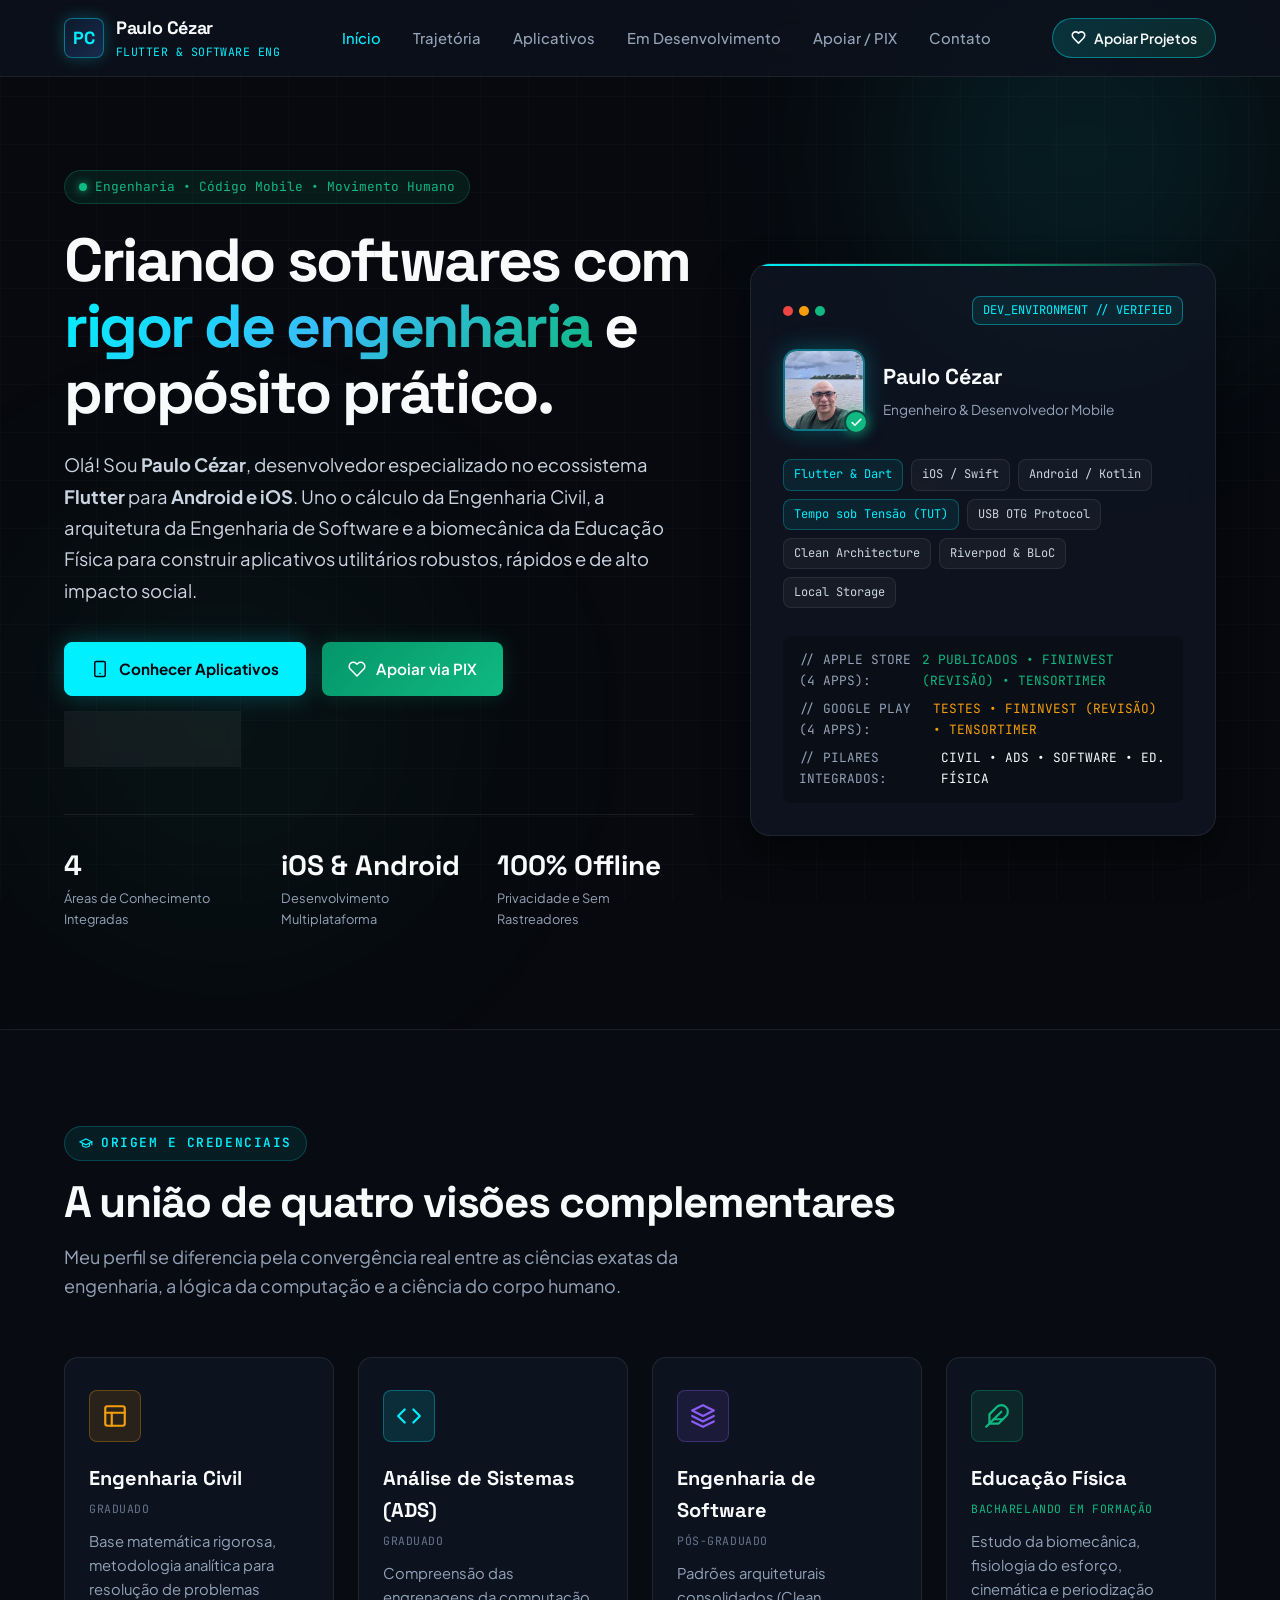
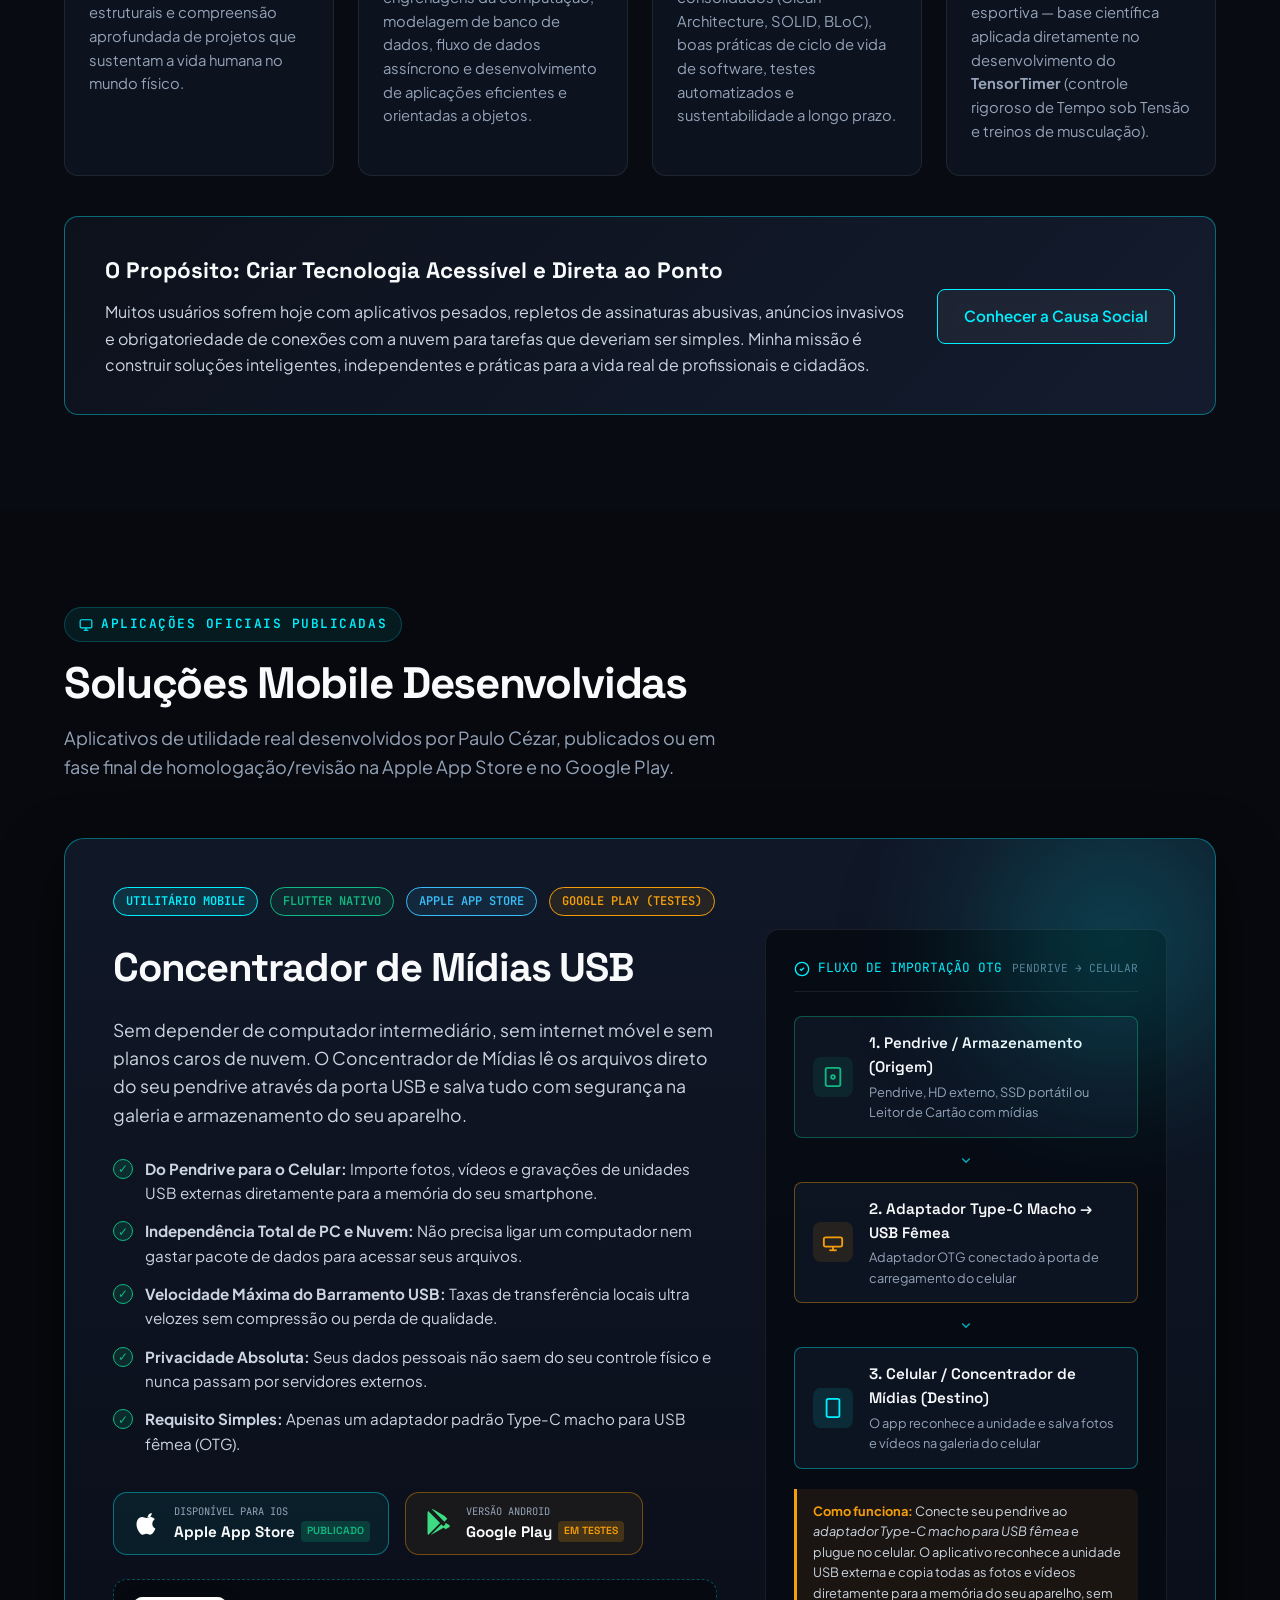
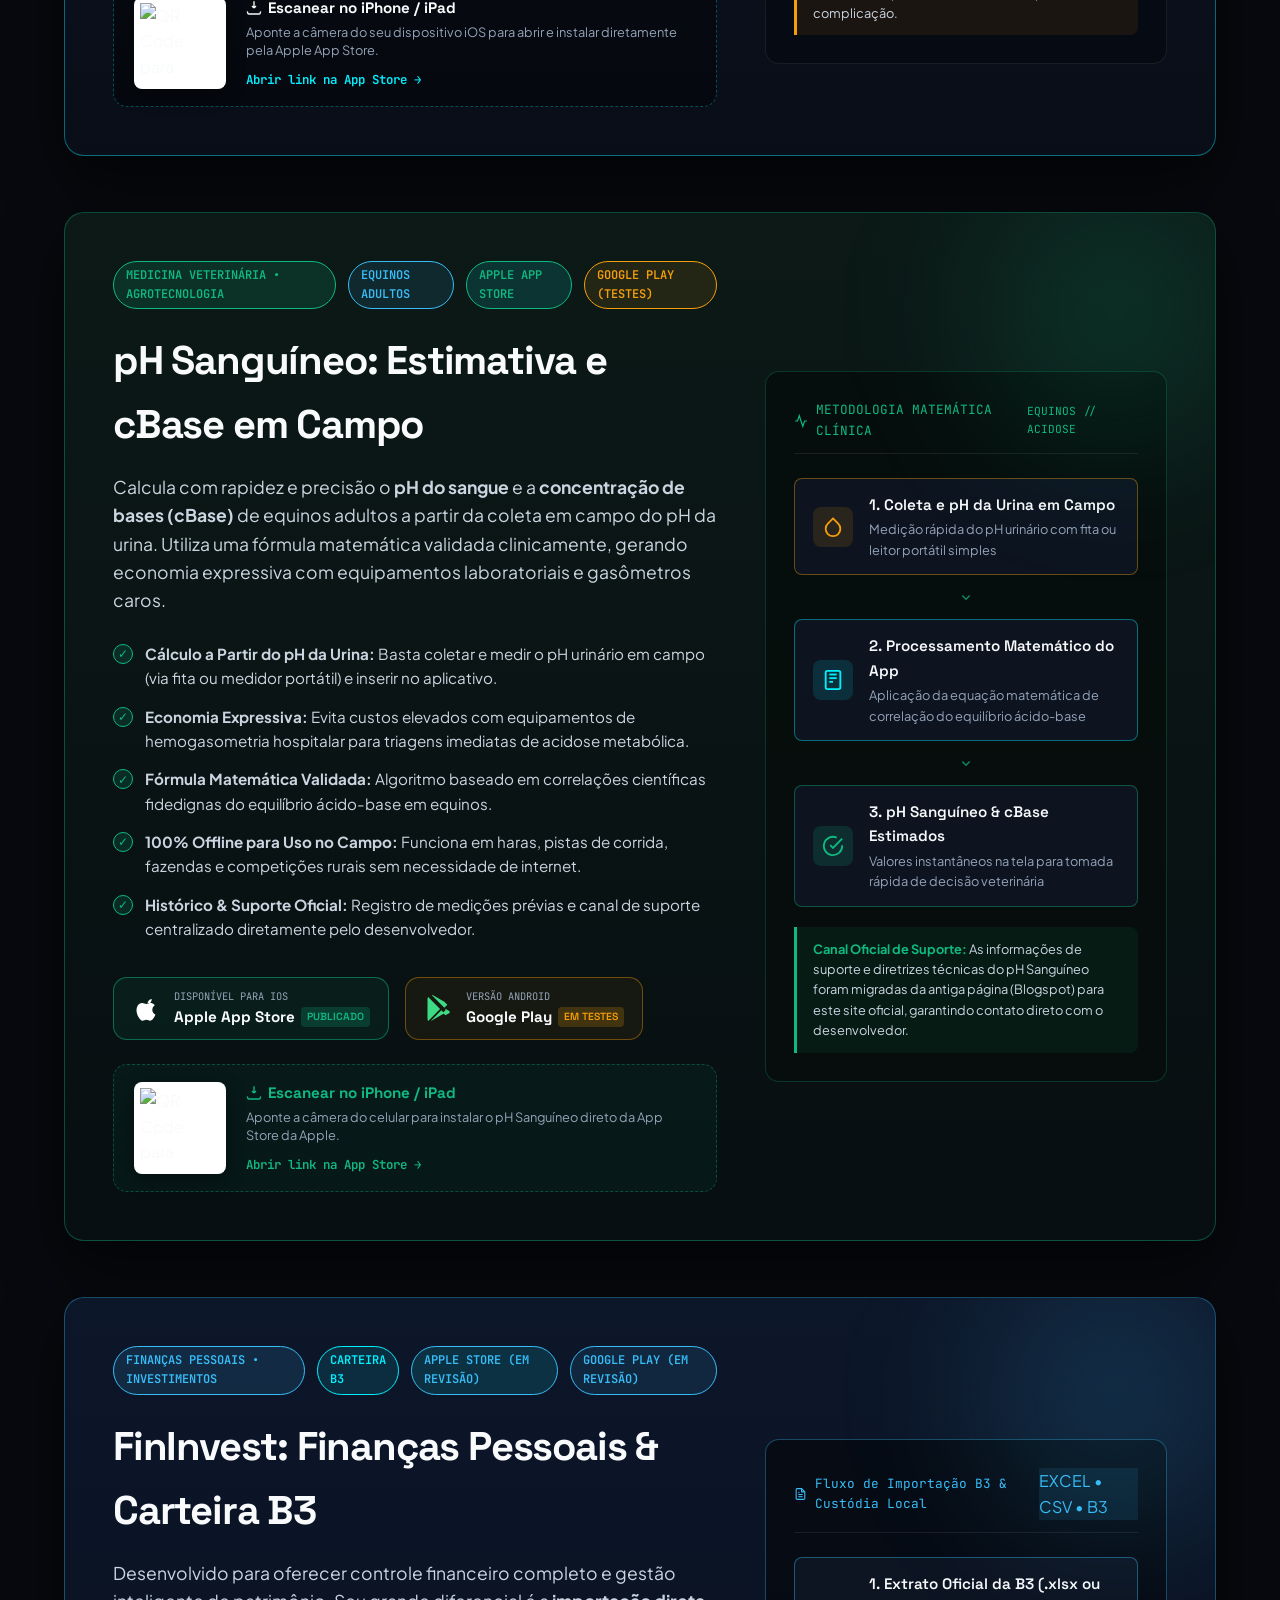
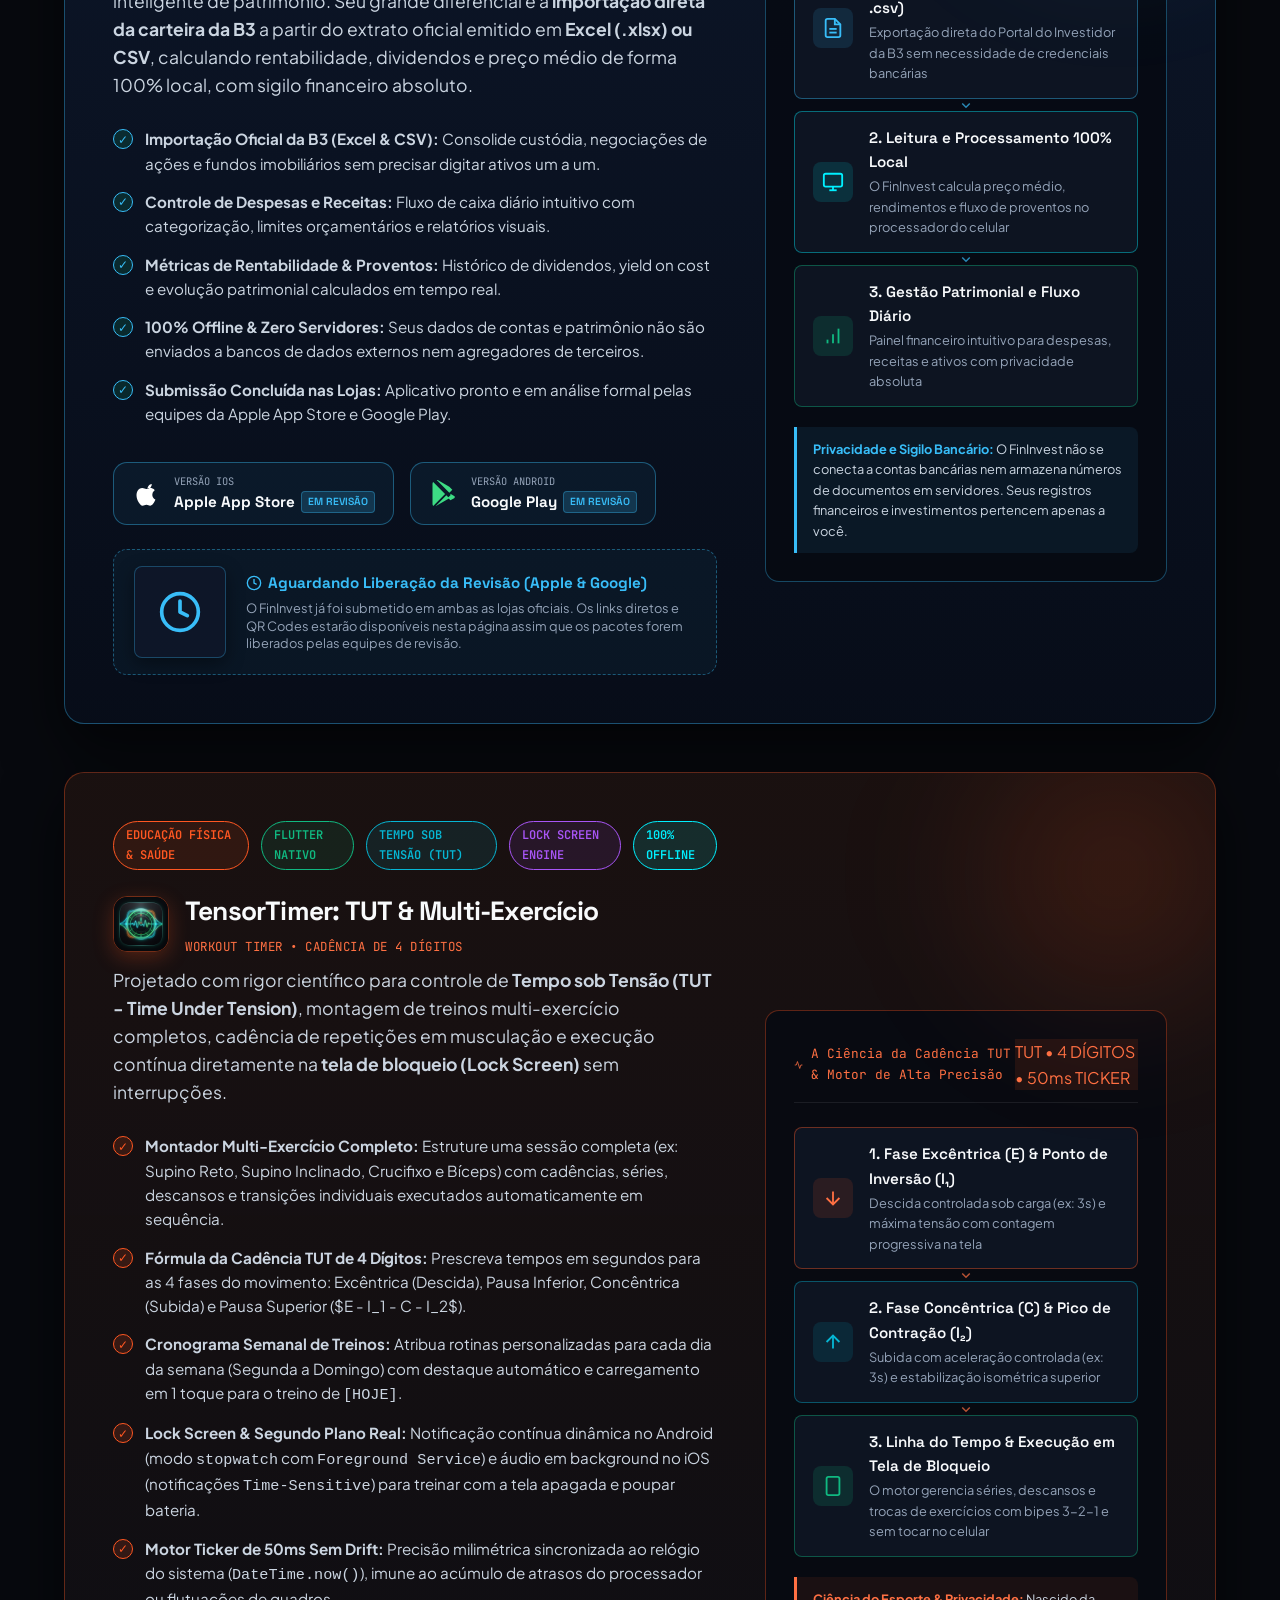
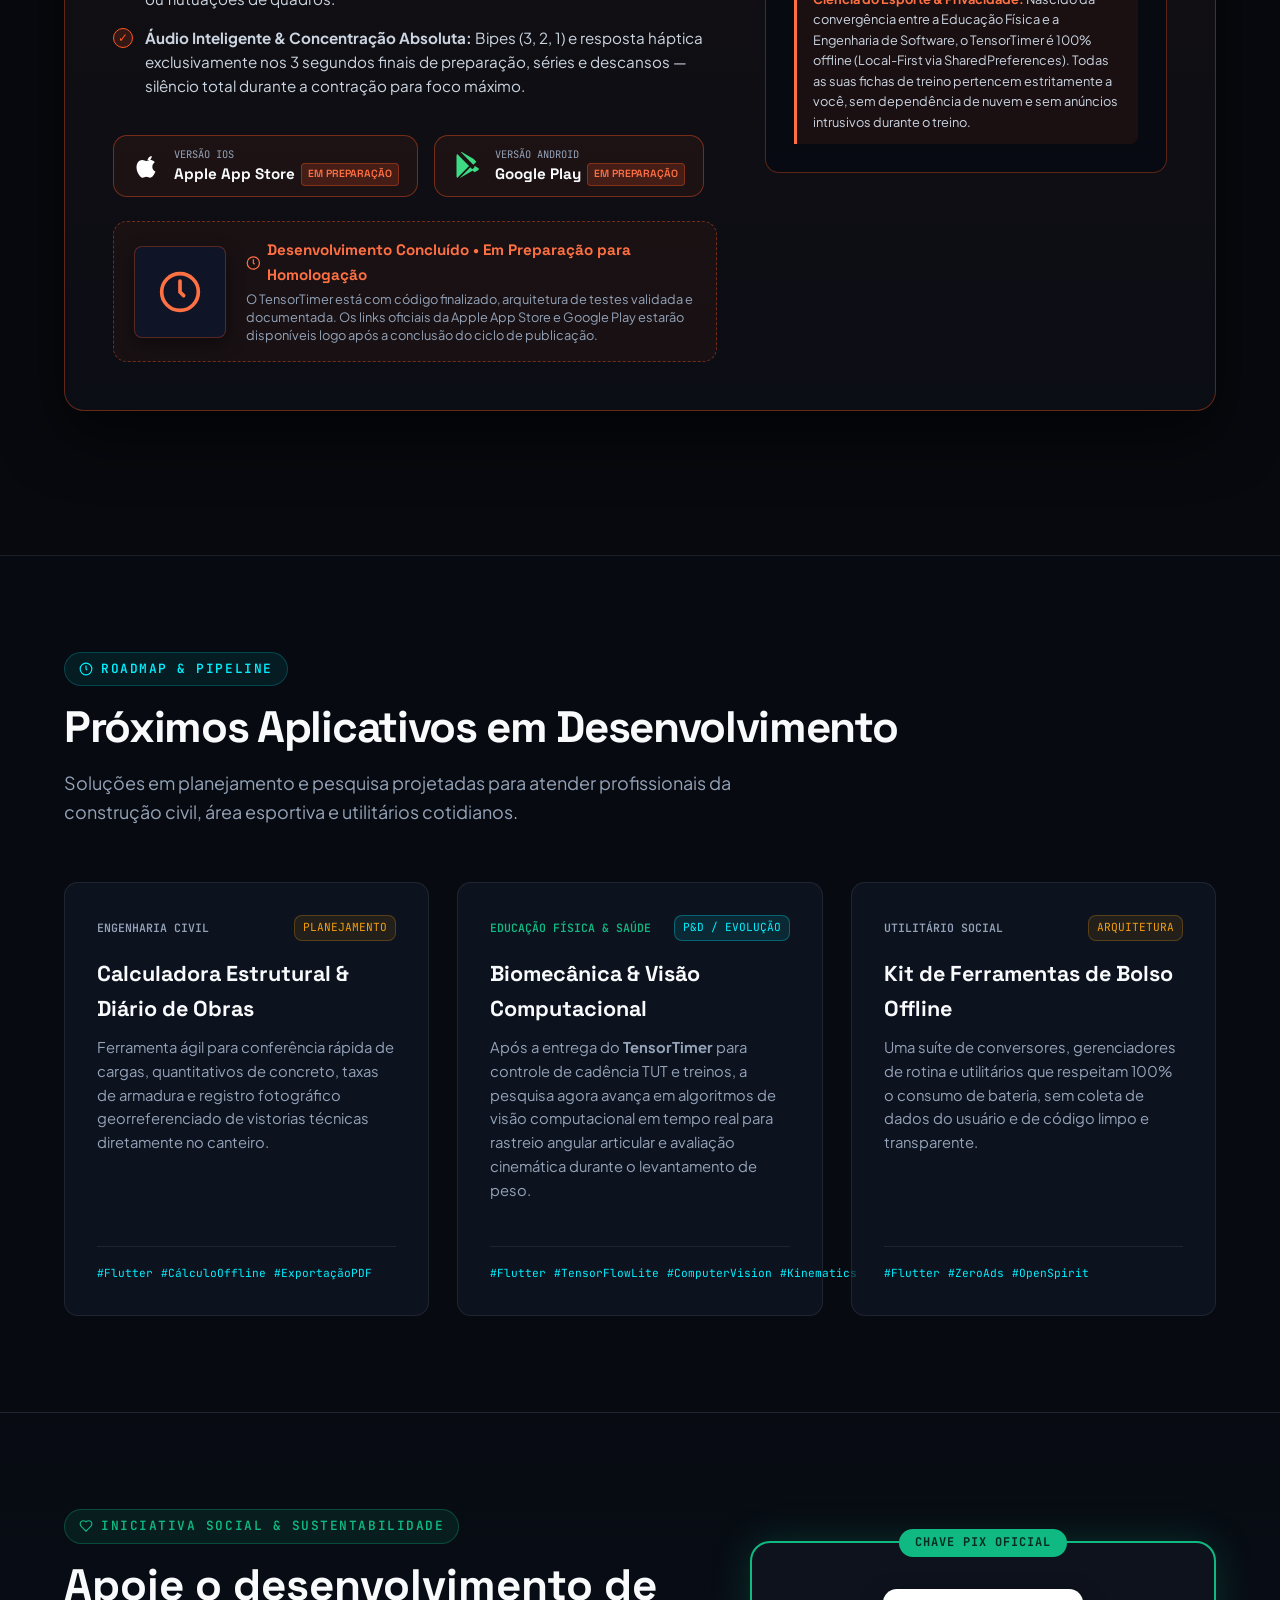
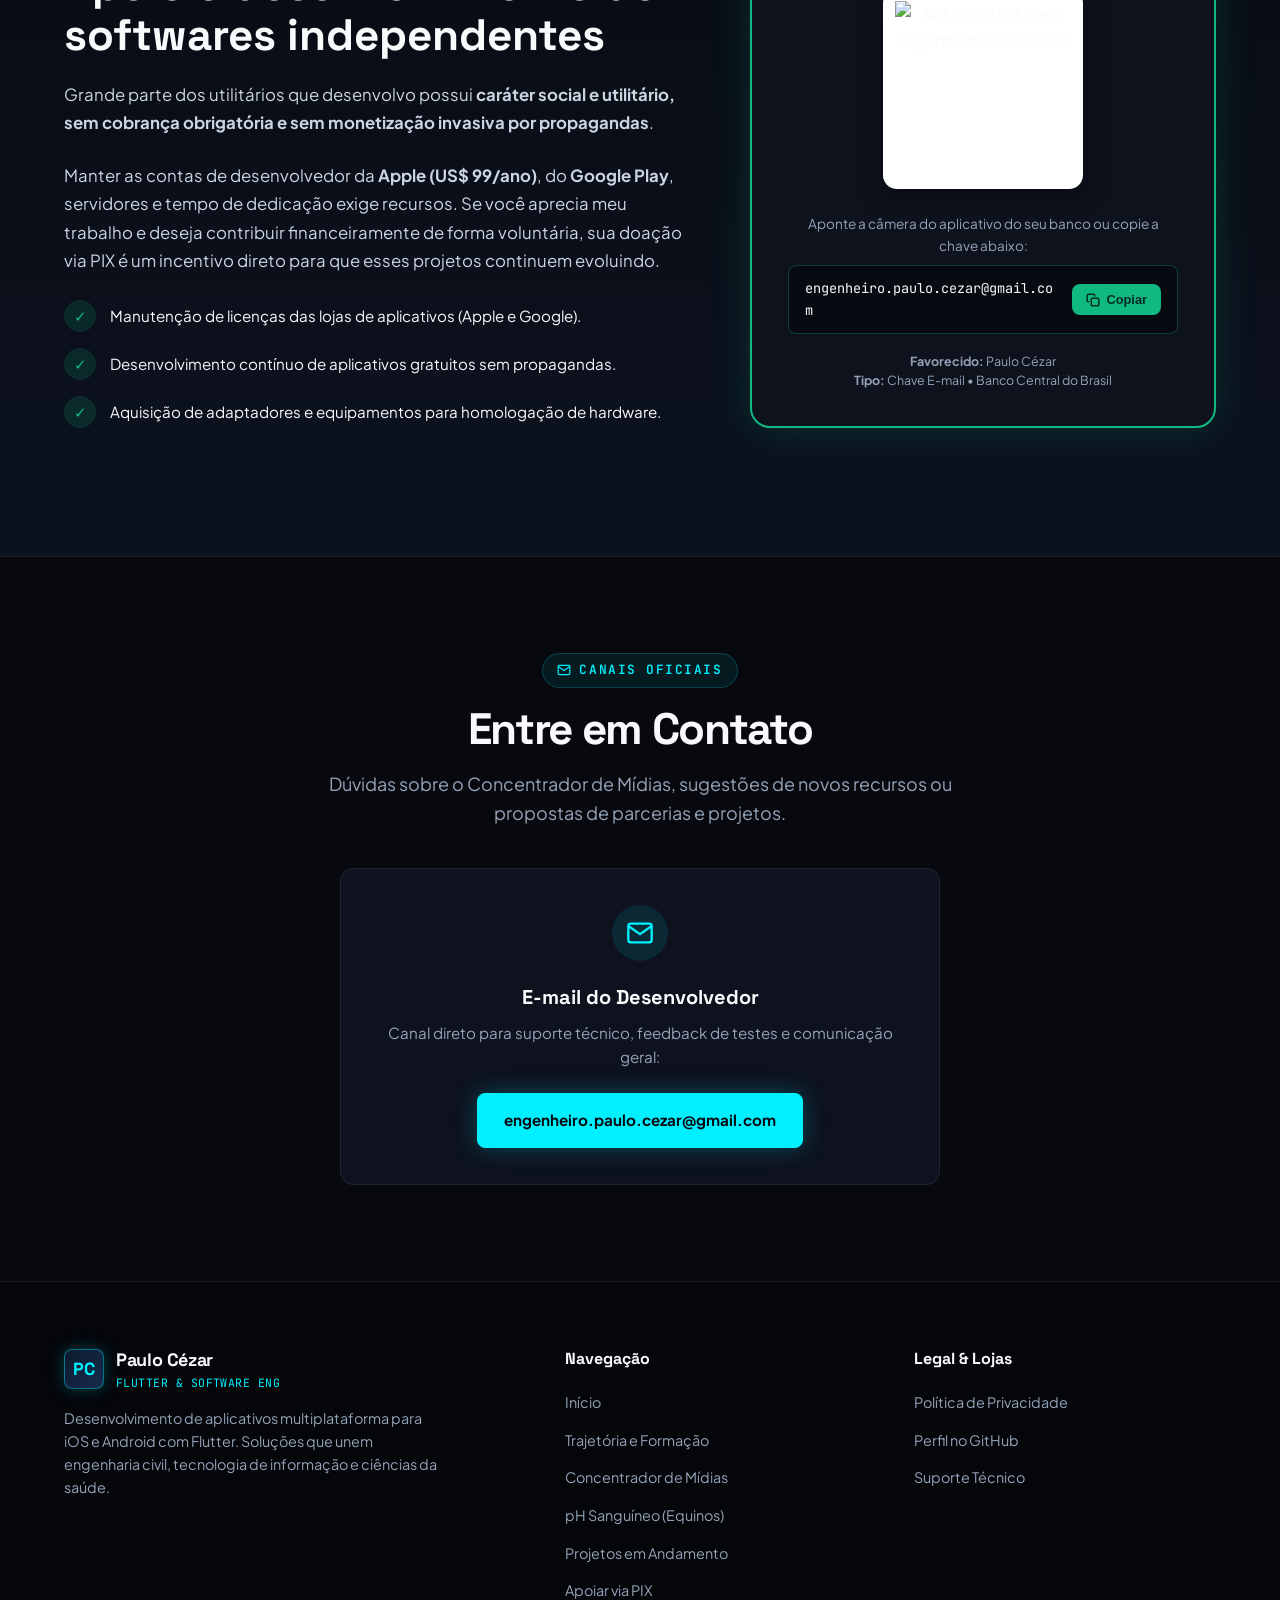
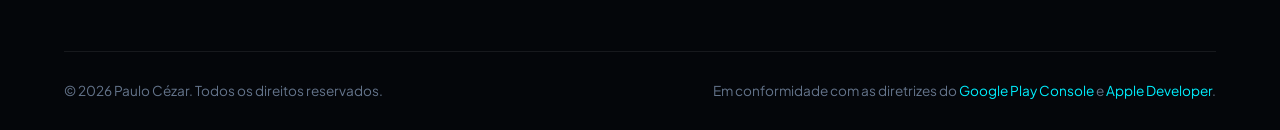
==== commit a6f16be8: "feat: adiciona TensorTimer ao portfolio e atualiza politica de privacidade" ====
--- a/index.html
+++ b/index.html
@@ -162,24 +162,25 @@
               <span class="tech-tag highlight">Flutter & Dart</span>
               <span class="tech-tag">iOS / Swift</span>
               <span class="tech-tag">Android / Kotlin</span>
-              <span class="tech-tag highlight">USB OTG Protocol</span>
+              <span class="tech-tag highlight">Tempo sob Tensão (TUT)</span>
+              <span class="tech-tag">USB OTG Protocol</span>
               <span class="tech-tag">Clean Architecture</span>
-              <span class="tech-tag">BLoC Pattern</span>
+              <span class="tech-tag">Riverpod & BLoC</span>
               <span class="tech-tag">Local Storage</span>
             </div>
 
             <div class="quick-specs">
               <div class="spec-line">
-                <span>// APPLE STORE (3 APPS):</span>
-                <span class="spec-val" style="color: var(--emerald);">2 PUBLICADOS &bull; FININVEST (REVISÃO)</span>
+                <span>// APPLE STORE (4 APPS):</span>
+                <span class="spec-val" style="color: var(--emerald);">2 PUBLICADOS &bull; FININVEST (REVISÃO) &bull; TENSORTIMER</span>
               </div>
               <div class="spec-line">
-                <span>// GOOGLE PLAY (3 APPS):</span>
-                <span class="spec-val" style="color: var(--amber);">TESTES &bull; FININVEST (REVISÃO)</span>
+                <span>// GOOGLE PLAY (4 APPS):</span>
+                <span class="spec-val" style="color: var(--amber);">TESTES &bull; FININVEST (REVISÃO) &bull; TENSORTIMER</span>
               </div>
               <div class="spec-line">
-                <span>// FILOSOFIA:</span>
-                <span class="spec-val">SOFTWARE COM PROPÓSITO</span>
+                <span>// PILARES INTEGRADOS:</span>
+                <span class="spec-val">CIVIL &bull; ADS &bull; SOFTWARE &bull; ED. FÍSICA</span>
               </div>
             </div>
           </div>
@@ -261,7 +262,7 @@
             <h3>Educação Física</h3>
             <span class="pillar-status" style="color: var(--emerald);">Bacharelando em Formação</span>
             <p>
-              Estudo da biomecânica, fisiologia do esforço, cinemática e periodização esportiva. O objetivo é desenvolver tecnologia com embasamento científico para a saúde e o esporte.
+              Estudo da biomecânica, fisiologia do esforço, cinemática e periodização esportiva — base científica aplicada diretamente no desenvolvimento do <strong>TensorTimer</strong> (controle rigoroso de Tempo sob Tensão e treinos de musculação).
             </p>
           </div>
         </div>
@@ -753,6 +754,172 @@
             </div>
           </div>
         </div>
+
+        <!-- APLICATIVO 4: TENSORTIMER (TUT & MULTI-EXERCISE WORKOUT TIMER) -->
+        <div class="app-hero-card card-sport" id="app-tensortimer">
+          <div class="app-hero-grid">
+            <!-- Coluna Esquerda: Especificações e Lojas -->
+            <div class="app-hero-left">
+              <div class="app-badge-row">
+                <span class="app-type-badge" style="border-color: #ff5722; color: #ff5722; background: rgba(255,87,34,0.1);">EDUCAÇÃO FÍSICA &amp; SAÚDE</span>
+                <span class="app-type-badge" style="border-color: var(--emerald); color: var(--emerald); background: rgba(16,185,129,0.1);">FLUTTER NATIVO</span>
+                <span class="app-type-badge" style="border-color: #06b6d4; color: #06b6d4; background: rgba(6,182,212,0.1);">TEMPO SOB TENSÃO (TUT)</span>
+                <span class="app-type-badge" style="border-color: #a855f7; color: #a855f7; background: rgba(168,85,247,0.1);">LOCK SCREEN ENGINE</span>
+                <span class="app-type-badge">100% OFFLINE</span>
+              </div>
+
+              <div style="display: flex; align-items: center; gap: 16px; margin: 12px 0 8px;">
+                <img src="images/tensortimer-icon.png" alt="TensorTimer App Icon" style="width: 56px; height: 56px; border-radius: 14px; border: 1.5px solid rgba(255, 87, 34, 0.4); box-shadow: 0 6px 20px rgba(255, 87, 34, 0.25);" />
+                <div>
+                  <h3 class="app-title" style="margin: 0; font-size: 1.65rem;">TensorTimer: TUT &amp; Multi-Exercício</h3>
+                  <span style="font-family: var(--font-mono); font-size: 0.78rem; color: #ff7043; text-transform: uppercase; letter-spacing: 0.5px;">WORKOUT TIMER &bull; CADÊNCIA DE 4 DÍGITOS</span>
+                </div>
+              </div>
+
+              <p class="app-tagline">
+                Projetado com rigor científico para controle de <strong>Tempo sob Tensão (TUT - Time Under Tension)</strong>, montagem de treinos multi-exercício completos, cadência de repetições em musculação e execução contínua diretamente na <strong>tela de bloqueio (Lock Screen)</strong> sem interrupções.
+              </p>
+
+              <div class="app-feature-list">
+                <div class="app-feature-item">
+                  <div class="feature-check" style="border-color: #ff5722; color: #ff5722; background: rgba(255,87,34,0.15);">&#10003;</div>
+                  <div><strong>Montador Multi-Exercício Completo:</strong> Estruture uma sessão completa (ex: Supino Reto, Supino Inclinado, Crucifixo e Bíceps) com cadências, séries, descansos e transições individuais executados automaticamente em sequência.</div>
+                </div>
+                <div class="app-feature-item">
+                  <div class="feature-check" style="border-color: #ff5722; color: #ff5722; background: rgba(255,87,34,0.15);">&#10003;</div>
+                  <div><strong>Fórmula da Cadência TUT de 4 Dígitos:</strong> Prescreva tempos em segundos para as 4 fases do movimento: Excêntrica (Descida), Pausa Inferior, Concêntrica (Subida) e Pausa Superior ($E - I_1 - C - I_2$).</div>
+                </div>
+                <div class="app-feature-item">
+                  <div class="feature-check" style="border-color: #ff5722; color: #ff5722; background: rgba(255,87,34,0.15);">&#10003;</div>
+                  <div><strong>Cronograma Semanal de Treinos:</strong> Atribua rotinas personalizadas para cada dia da semana (Segunda a Domingo) com destaque automático e carregamento em 1 toque para o treino de <code>[HOJE]</code>.</div>
+                </div>
+                <div class="app-feature-item">
+                  <div class="feature-check" style="border-color: #ff5722; color: #ff5722; background: rgba(255,87,34,0.15);">&#10003;</div>
+                  <div><strong>Lock Screen &amp; Segundo Plano Real:</strong> Notificação contínua dinâmica no Android (modo <code>stopwatch</code> com <code>Foreground Service</code>) e áudio em background no iOS (notificações <code>Time-Sensitive</code>) para treinar com a tela apagada e poupar bateria.</div>
+                </div>
+                <div class="app-feature-item">
+                  <div class="feature-check" style="border-color: #ff5722; color: #ff5722; background: rgba(255,87,34,0.15);">&#10003;</div>
+                  <div><strong>Motor Ticker de 50ms Sem Drift:</strong> Precisão milimétrica sincronizada ao relógio do sistema (<code>DateTime.now()</code>), imune ao acúmulo de atrasos do processador ou flutuações de quadros.</div>
+                </div>
+                <div class="app-feature-item">
+                  <div class="feature-check" style="border-color: #ff5722; color: #ff5722; background: rgba(255,87,34,0.15);">&#10003;</div>
+                  <div><strong>Áudio Inteligente &amp; Concentração Absoluta:</strong> Bipes (3, 2, 1) e resposta háptica exclusivamente nos 3 segundos finais de preparação, séries e descansos — silêncio total durante a contração para foco máximo.</div>
+                </div>
+              </div>
+
+              <!-- Lojas e Disponibilidade (Em Preparação) -->
+              <div class="store-buttons-group">
+                <!-- Apple App Store (Em Preparação) -->
+                <div class="store-badge-card prep" title="TensorTimer em preparação para publicação oficial na Apple App Store">
+                  <div class="store-icon" style="color: #ffffff;">
+                    <svg viewBox="0 0 24 24"><path d="M18.71 19.5c-.83 1.24-1.71 2.45-3.05 2.47-1.34.03-1.77-.79-3.29-.79-1.53 0-2 .77-3.27.82-1.31.05-2.3-1.32-3.14-2.53C4.25 17 2.94 12.45 4.7 9.39c.87-1.52 2.43-2.48 4.12-2.51 1.28-.02 2.5.87 3.29.87.78 0 2.26-1.07 3.81-.91.65.03 2.47.26 3.64 1.98-.09.06-2.17 1.28-2.15 3.81.03 3.02 2.65 4.03 2.68 4.04-.03.07-.42 1.44-1.38 2.83M15.97 6.38c.62-.75 1.04-1.8 0.93-2.85-.9.04-2 .6-2.64 1.35-.57.65-1.07 1.72-.93 2.74 1.01.08 2.02-.49 2.64-1.24z"/></svg>
+                  </div>
+                  <div class="store-info">
+                    <span class="store-sub">Versão iOS</span>
+                    <span class="store-name">
+                      Apple App Store
+                      <span class="status-chip chip-prep">EM PREPARAÇÃO</span>
+                    </span>
+                  </div>
+                </div>
+
+                <!-- Google Play Store (Em Preparação) -->
+                <div class="store-badge-card prep" title="TensorTimer em preparação para publicação oficial na Google Play">
+                  <div class="store-icon" style="color: #3ddc84;">
+                    <svg viewBox="0 0 24 24"><path d="M3.609 1.814L13.792 12 3.61 22.186a2.41 2.41 0 0 1-.61-1.636V3.45c0-.624.226-1.2.609-1.636zm11.24 11.24l2.58 2.58-11.85 6.84 9.27-9.42zm2.58-2.11L14.85 8.36l-9.27-9.42 11.85 6.84 2.58 2.58zm.94.94l3.18 1.84c.88.51.88 1.35 0 1.86l-3.18 1.84-2.22-2.22 2.22-2.22z"/></svg>
+                  </div>
+                  <div class="store-info">
+                    <span class="store-sub">Versão Android</span>
+                    <span class="store-name">
+                      Google Play
+                      <span class="status-chip chip-prep">EM PREPARAÇÃO</span>
+                    </span>
+                  </div>
+                </div>
+              </div>
+
+              <!-- Painel de Status de Publicação -->
+              <div class="qr-download-panel" style="border-color: rgba(255, 87, 34, 0.4); background: rgba(255, 87, 34, 0.05);">
+                <div class="qr-code-thumb" style="background: rgba(15, 23, 42, 0.9); border: 1px solid rgba(255, 87, 34, 0.3); color: #ff7043;">
+                  <svg width="44" height="44" viewBox="0 0 24 24" fill="none" stroke="currentColor" stroke-width="2" stroke-linecap="round" stroke-linejoin="round">
+                    <circle cx="12" cy="12" r="10"></circle>
+                    <polyline points="12 6 12 12 14 14"></polyline>
+                  </svg>
+                </div>
+                <div class="qr-download-text">
+                  <span class="qr-download-title" style="color: #ff7043;">
+                    <svg width="16" height="16" viewBox="0 0 24 24" fill="none" stroke="currentColor" stroke-width="2"><circle cx="12" cy="12" r="10"></circle><polyline points="12 6 12 12 14 14"></polyline></svg>
+                    Desenvolvimento Concluído &bull; Em Preparação para Homologação
+                  </span>
+                  <p class="qr-download-desc">
+                    O TensorTimer está com código finalizado, arquitetura de testes validada e documentada. Os links oficiais da Apple App Store e Google Play estarão disponíveis logo após a conclusão do ciclo de publicação.
+                  </p>
+                </div>
+              </div>
+            </div>
+
+            <!-- Coluna Direita: Arquitetura Científica do Movimento & TUT -->
+            <div class="app-hero-right">
+              <div class="hardware-visualizer" style="border-color: rgba(255, 87, 34, 0.35);">
+                <div class="visualizer-header">
+                  <span class="visualizer-title" style="color: #ff7043;">
+                    <svg width="18" height="18" viewBox="0 0 24 24" fill="none" stroke="currentColor" stroke-width="2"><path d="M22 12h-4l-3 9L9 3l-3 9H2"/></svg>
+                    A Ciência da Cadência TUT &amp; Motor de Alta Precisão
+                  </span>
+                  <span class="bus-protocol" style="color: #ff7043; border-color: rgba(255, 87, 34, 0.3); background: rgba(255, 87, 34, 0.1);">TUT &bull; 4 DÍGITOS &bull; 50ms TICKER</span>
+                </div>
+
+                <!-- Diagrama em 3 Passos -->
+                <div class="hardware-diagram-steps">
+                  <!-- Passo 1: Fase Excêntrica & Isométrica 1 -->
+                  <div class="diagram-node" style="border-color: rgba(255, 87, 34, 0.4);">
+                    <div class="node-icon-wrap" style="background: rgba(255, 87, 34, 0.12); color: #ff7043;">
+                      <svg width="22" height="22" viewBox="0 0 24 24" fill="none" stroke="currentColor" stroke-width="2"><line x1="12" y1="5" x2="12" y2="19"/><polyline points="19 12 12 19 5 12"/></svg>
+                    </div>
+                    <div class="node-text">
+                      <h4>1. Fase Excêntrica (E) &amp; Ponto de Inversão (I₁)</h4>
+                      <p>Descida controlada sob carga (ex: 3s) e máxima tensão com contagem progressiva na tela</p>
+                    </div>
+                  </div>
+
+                  <div class="diagram-connector" style="color: #ff7043;">
+                    <svg width="18" height="18" viewBox="0 0 24 24" fill="none" stroke="currentColor" stroke-width="2"><polyline points="7 10 12 15 17 10"></polyline></svg>
+                  </div>
+
+                  <!-- Passo 2: Fase Concêntrica & Pico -->
+                  <div class="diagram-node" style="border-color: rgba(6, 182, 212, 0.4);">
+                    <div class="node-icon-wrap" style="background: rgba(6, 182, 212, 0.12); color: #06b6d4;">
+                      <svg width="22" height="22" viewBox="0 0 24 24" fill="none" stroke="currentColor" stroke-width="2"><line x1="12" y1="19" x2="12" y2="5"/><polyline points="5 12 12 5 19 12"/></svg>
+                    </div>
+                    <div class="node-text">
+                      <h4>2. Fase Concêntrica (C) &amp; Pico de Contração (I₂)</h4>
+                      <p>Subida com aceleração controlada (ex: 3s) e estabilização isométrica superior</p>
+                    </div>
+                  </div>
+
+                  <div class="diagram-connector" style="color: #ff7043;">
+                    <svg width="18" height="18" viewBox="0 0 24 24" fill="none" stroke="currentColor" stroke-width="2"><polyline points="7 10 12 15 17 10"></polyline></svg>
+                  </div>
+
+                  <!-- Passo 3: Timeline Automatizada e Lock Screen -->
+                  <div class="diagram-node" style="border-color: rgba(16, 185, 129, 0.4);">
+                    <div class="node-icon-wrap" style="background: rgba(16, 185, 129, 0.15); color: var(--emerald);">
+                      <svg width="22" height="22" viewBox="0 0 24 24" fill="none" stroke="currentColor" stroke-width="2"><rect x="5" y="2" width="14" height="20" rx="2" ry="2"/><line x1="12" y1="18" x2="12.01" y2="18"/></svg>
+                    </div>
+                    <div class="node-text">
+                      <h4>3. Linha do Tempo &amp; Execução em Tela de Bloqueio</h4>
+                      <p>O motor gerencia séries, descansos e trocas de exercícios com bipes 3-2-1 e sem tocar no celular</p>
+                    </div>
+                  </div>
+                </div>
+
+                <div class="hardware-callout" style="border-left-color: #ff7043; background: rgba(255, 87, 34, 0.08);">
+                  <strong style="color: #ff7043;">Ciência do Esporte &amp; Privacidade:</strong> Nascido da convergência entre a Educação Física e a Engenharia de Software, o TensorTimer é 100% offline (Local-First via SharedPreferences). Todas as suas fichas de treino pertencem estritamente a você, sem dependência de nuvem e sem anúncios intrusivos durante o treino.
+                </div>
+              </div>
+            </div>
+          </div>
+        </div>
       </div>
     </section>
 
@@ -793,23 +960,24 @@
             </div>
           </div>
 
-          <!-- Projeto: Educação Física -->
+          <!-- Projeto: Educação Física & Biomecânica Computacional -->
           <div class="project-card">
             <div class="project-top">
               <div class="project-badge-row">
                 <span class="project-cat" style="color: var(--emerald);">EDUCAÇÃO FÍSICA &amp; SAÚDE</span>
-                <span class="project-stage" style="color: var(--emerald); border-color: rgba(16,185,129,0.3); background: rgba(16,185,129,0.1);">PROTOTIPAGEM</span>
-              </div>
-              <h3 class="project-title">Biomecânica &amp; Prescrição de Cargas</h3>
+                <span class="project-stage" style="color: var(--cyan); border-color: rgba(0,240,255,0.3); background: rgba(0,240,255,0.1);">P&amp;D / EVOLUÇÃO</span>
+              </div>
+              <h3 class="project-title">Biomecânica &amp; Visão Computacional</h3>
               <p class="project-desc">
-                Aplicativo baseado em evidências científicas para avaliação postural por câmera, controle de sobrecarga progressiva, RPE e periodização de treinos para atletas e personais.
+                Após a entrega do <strong>TensorTimer</strong> para controle de cadência TUT e treinos, a pesquisa agora avança em algoritmos de visão computacional em tempo real para rastreio angular articular e avaliação cinemática durante o levantamento de peso.
               </p>
             </div>
             <div class="project-footer">
               <div class="project-techs">
                 <span class="tech-mini">#Flutter</span>
+                <span class="tech-mini">#TensorFlowLite</span>
                 <span class="tech-mini">#ComputerVision</span>
-                <span class="tech-mini">#Biomechanics</span>
+                <span class="tech-mini">#Kinematics</span>
               </div>
             </div>
           </div>
--- a/css/style.css
+++ b/css/style.css
@@ -868,6 +868,11 @@
   background: rgba(56, 189, 248, 0.06);
 }
 
+.store-badge-card.prep {
+  border-color: rgba(255, 87, 34, 0.4);
+  background: rgba(255, 87, 34, 0.06);
+}
+
 .store-icon {
   width: 28px;
   height: 28px;
@@ -924,6 +929,12 @@
   background: rgba(56, 189, 248, 0.18);
   color: #38bdf8;
   border: 1px solid rgba(56, 189, 248, 0.35);
+}
+
+.status-chip.chip-prep {
+  background: rgba(255, 87, 34, 0.18);
+  color: #ff7043;
+  border: 1px solid rgba(255, 87, 34, 0.35);
 }
 
 /* Hardware Connection Blueprint Interactive Visualizer */
@@ -1040,6 +1051,16 @@
 
 .app-hero-card.card-indigo::after {
   background: radial-gradient(circle, rgba(56, 189, 248, 0.2) 0%, transparent 70%);
+}
+
+/* Card Styling for TensorTimer & Athletic Performance Apps */
+.app-hero-card.card-sport {
+  border-color: rgba(255, 87, 34, 0.35);
+  background: linear-gradient(180deg, rgba(28, 18, 16, 0.92) 0%, rgba(12, 14, 22, 0.95) 100%);
+}
+
+.app-hero-card.card-sport::after {
+  background: radial-gradient(circle, rgba(255, 87, 34, 0.18) 0%, transparent 70%);
 }
 
 /* QR Code Download Panel Component */
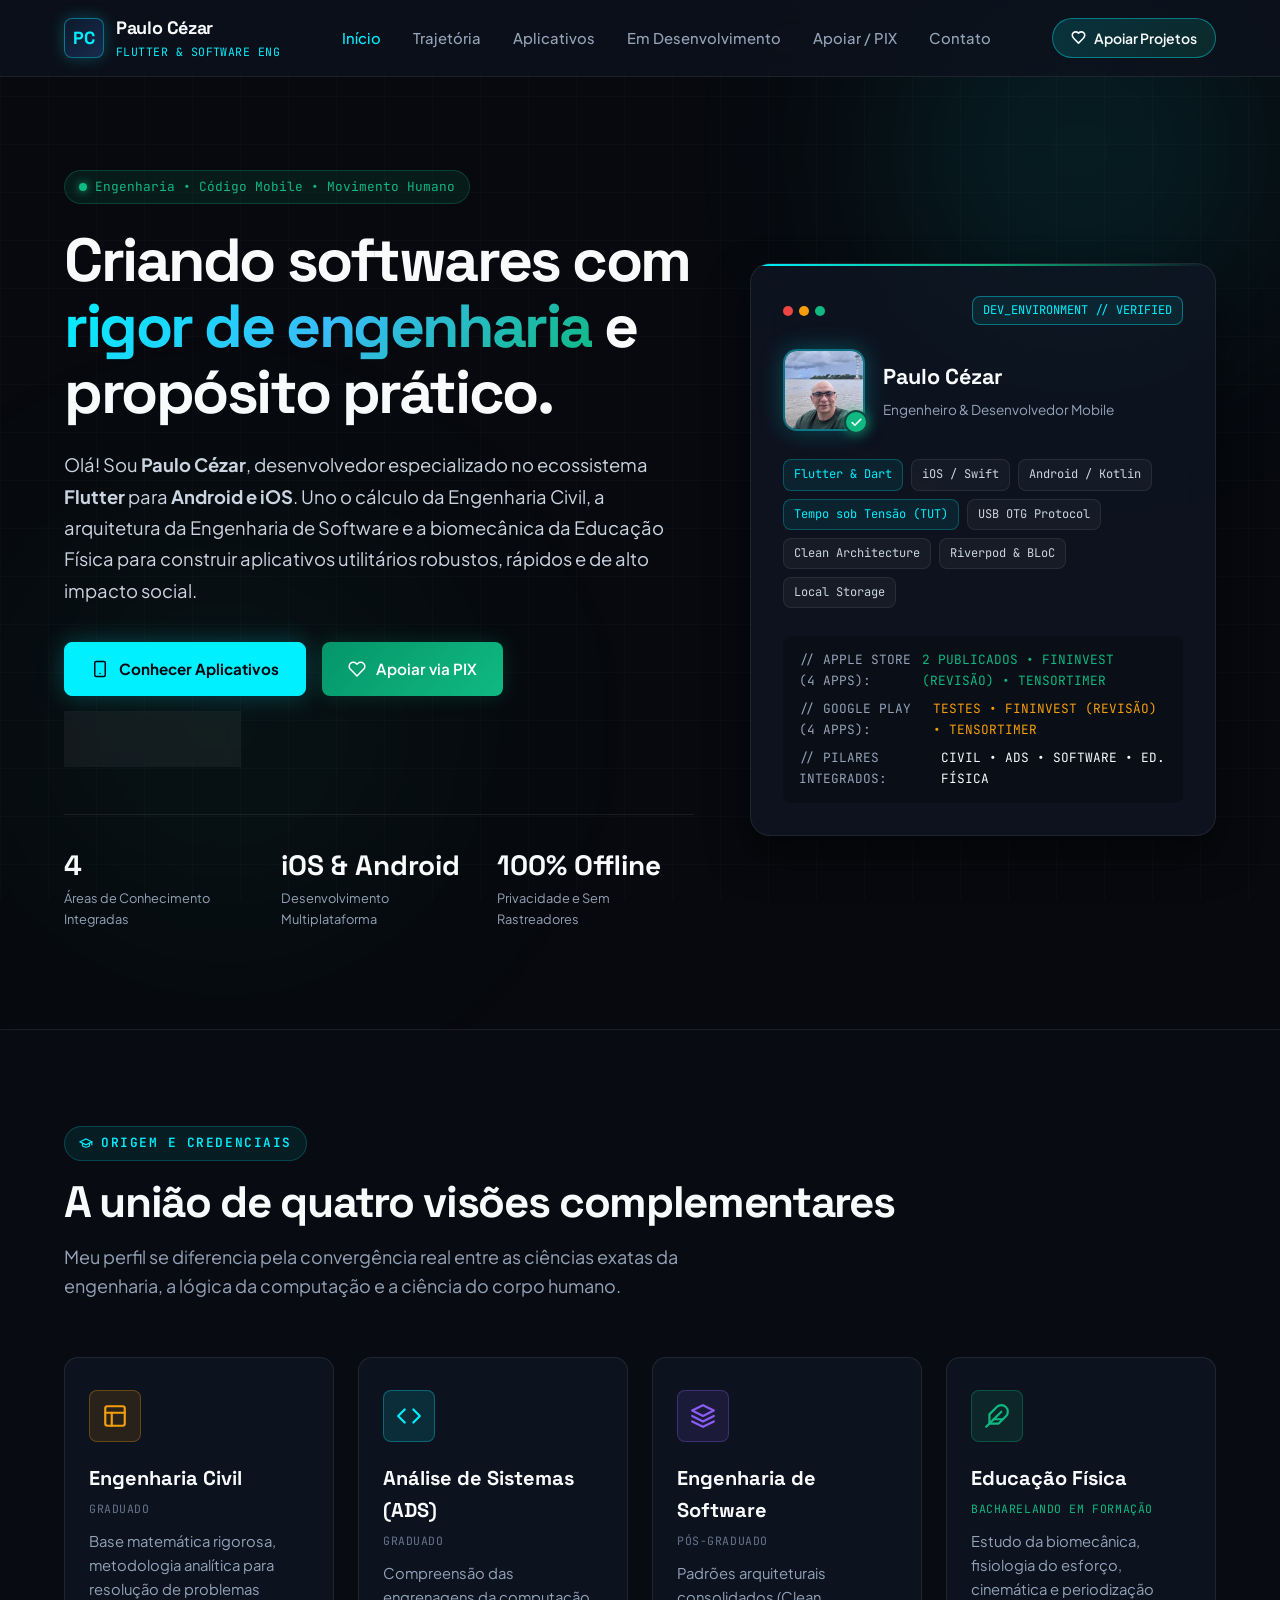
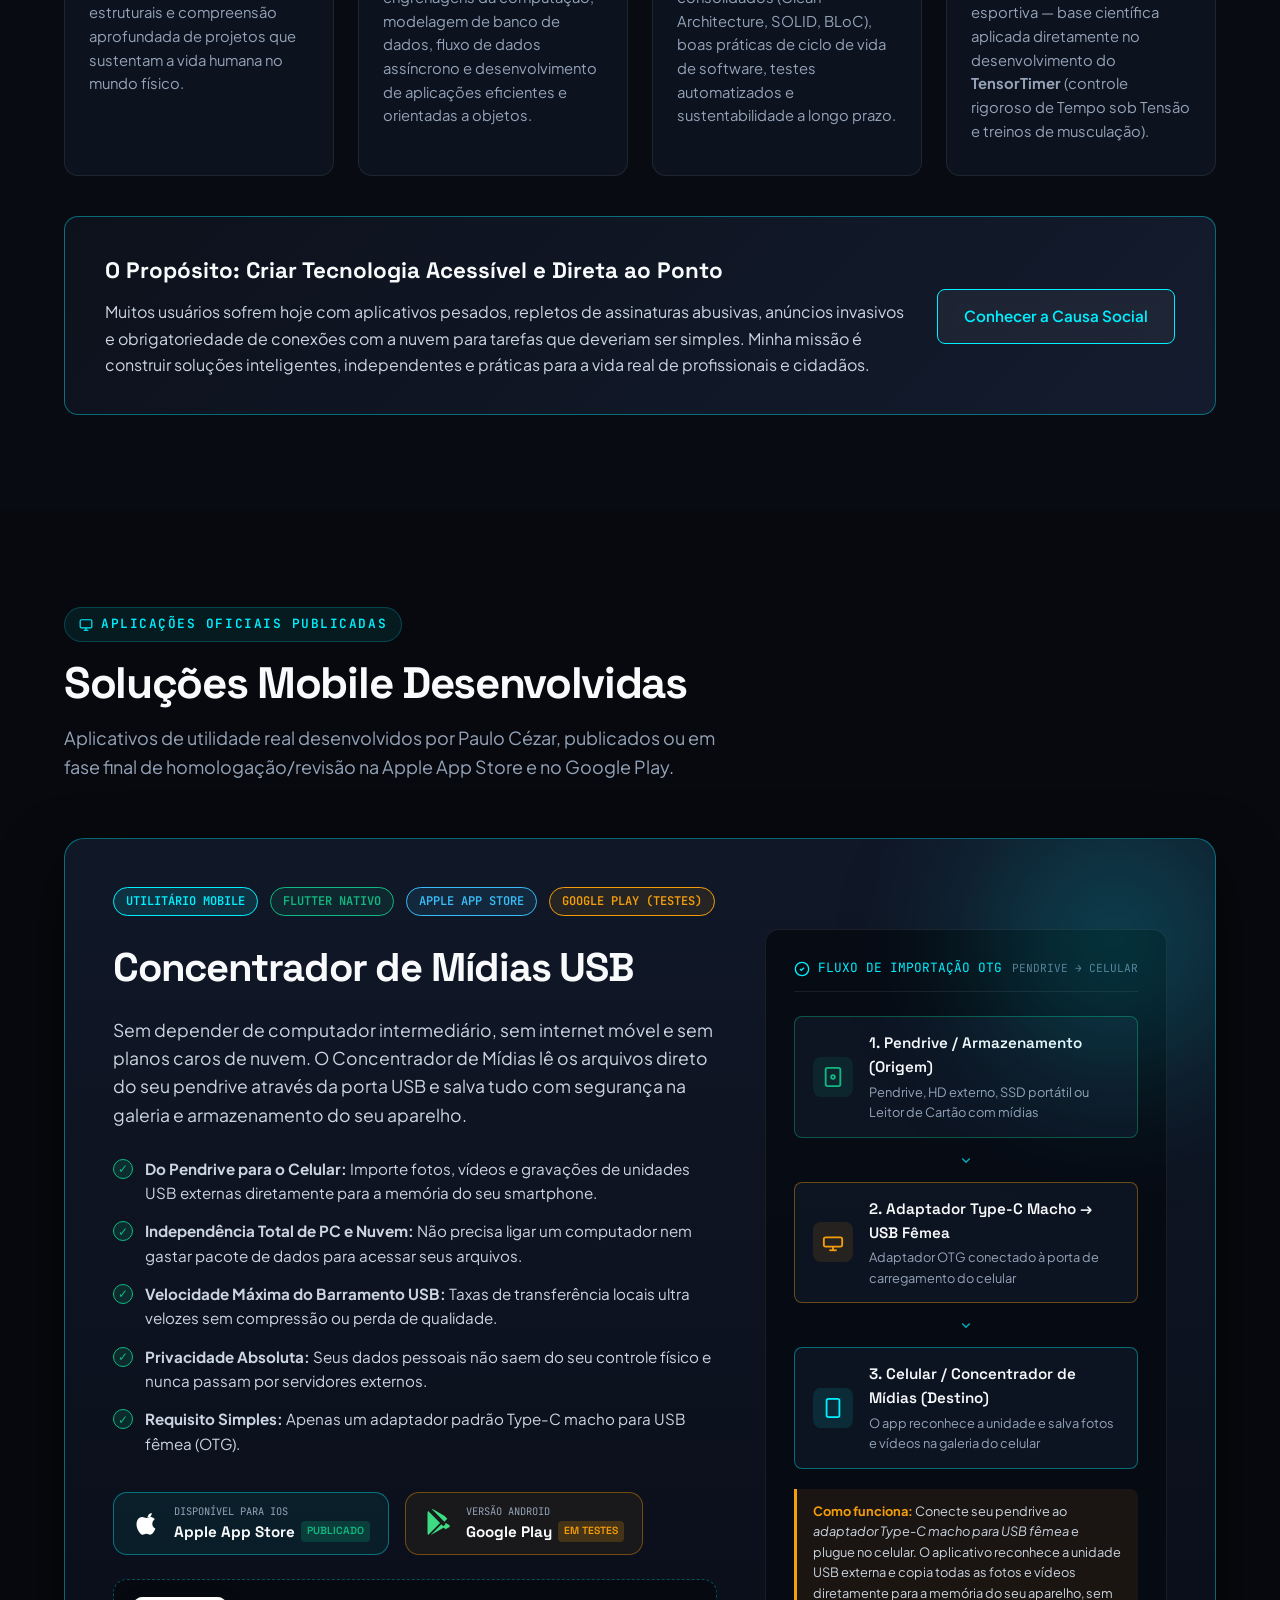
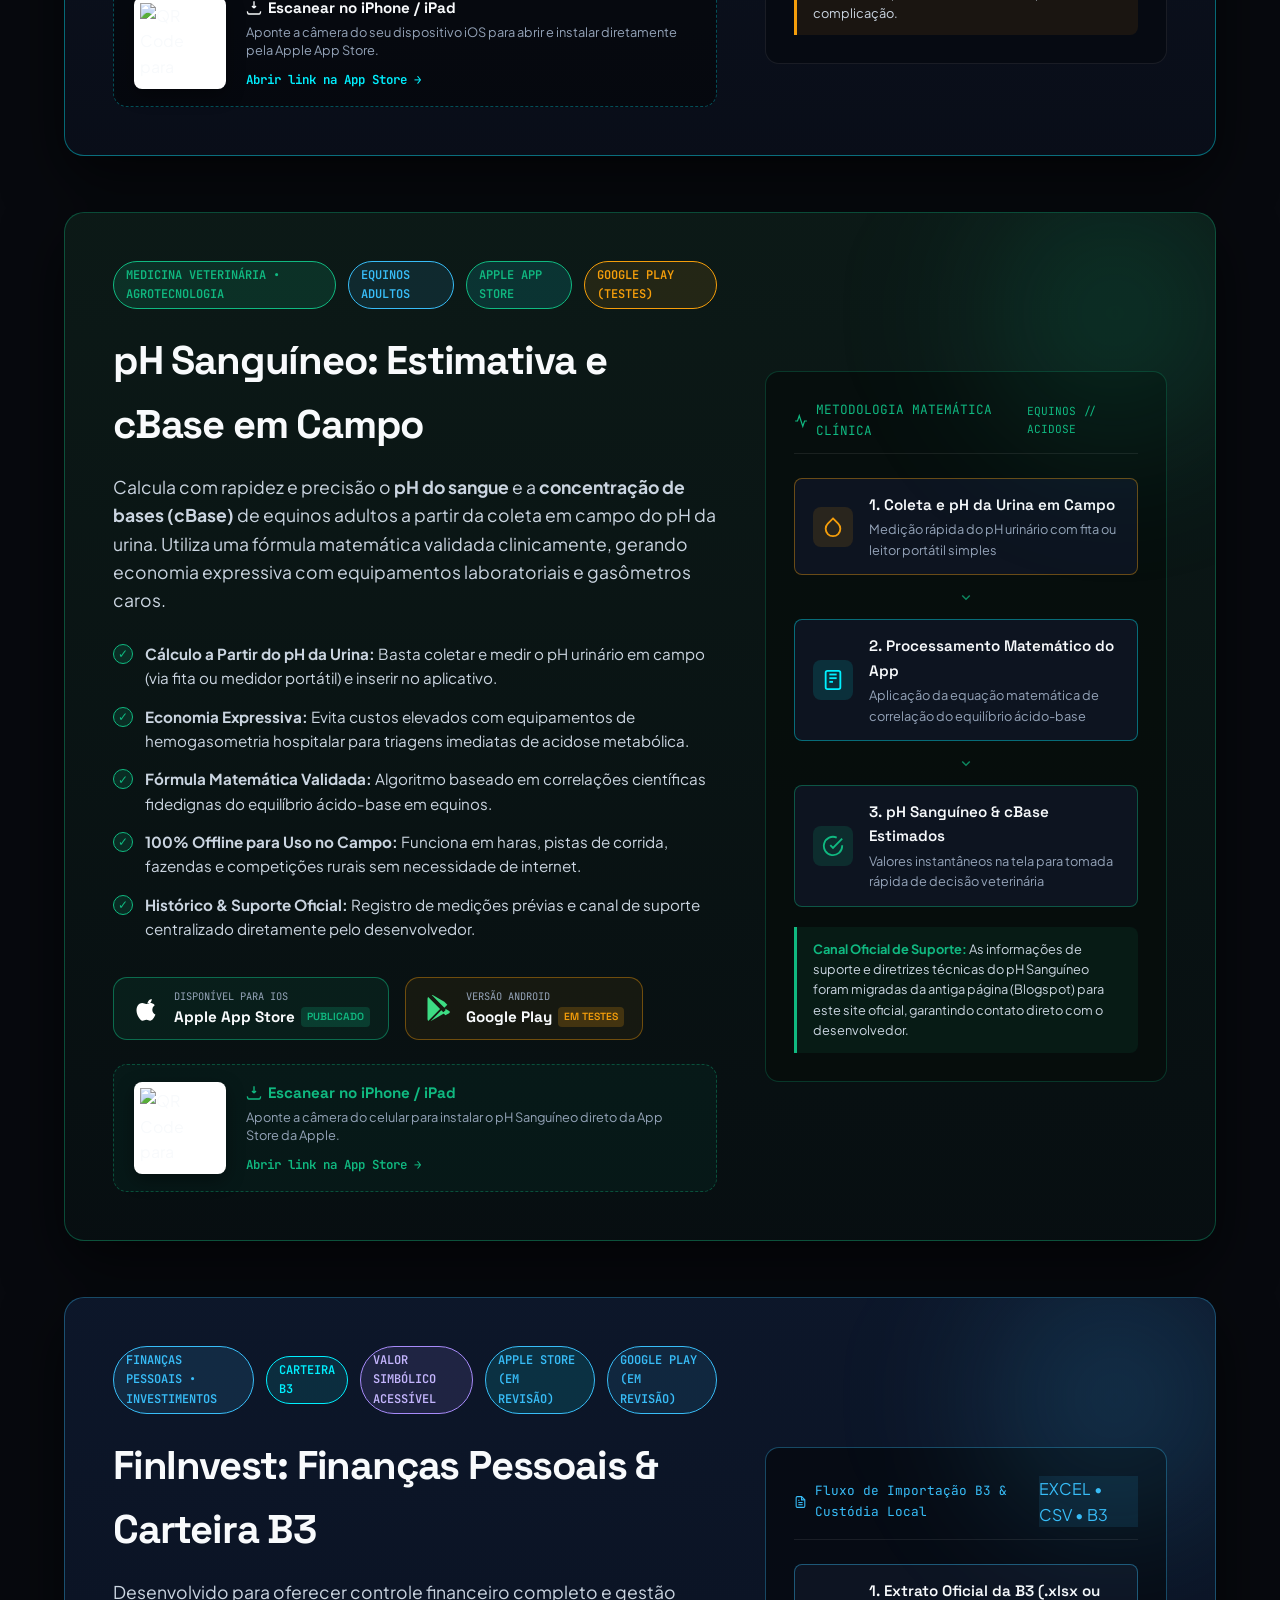
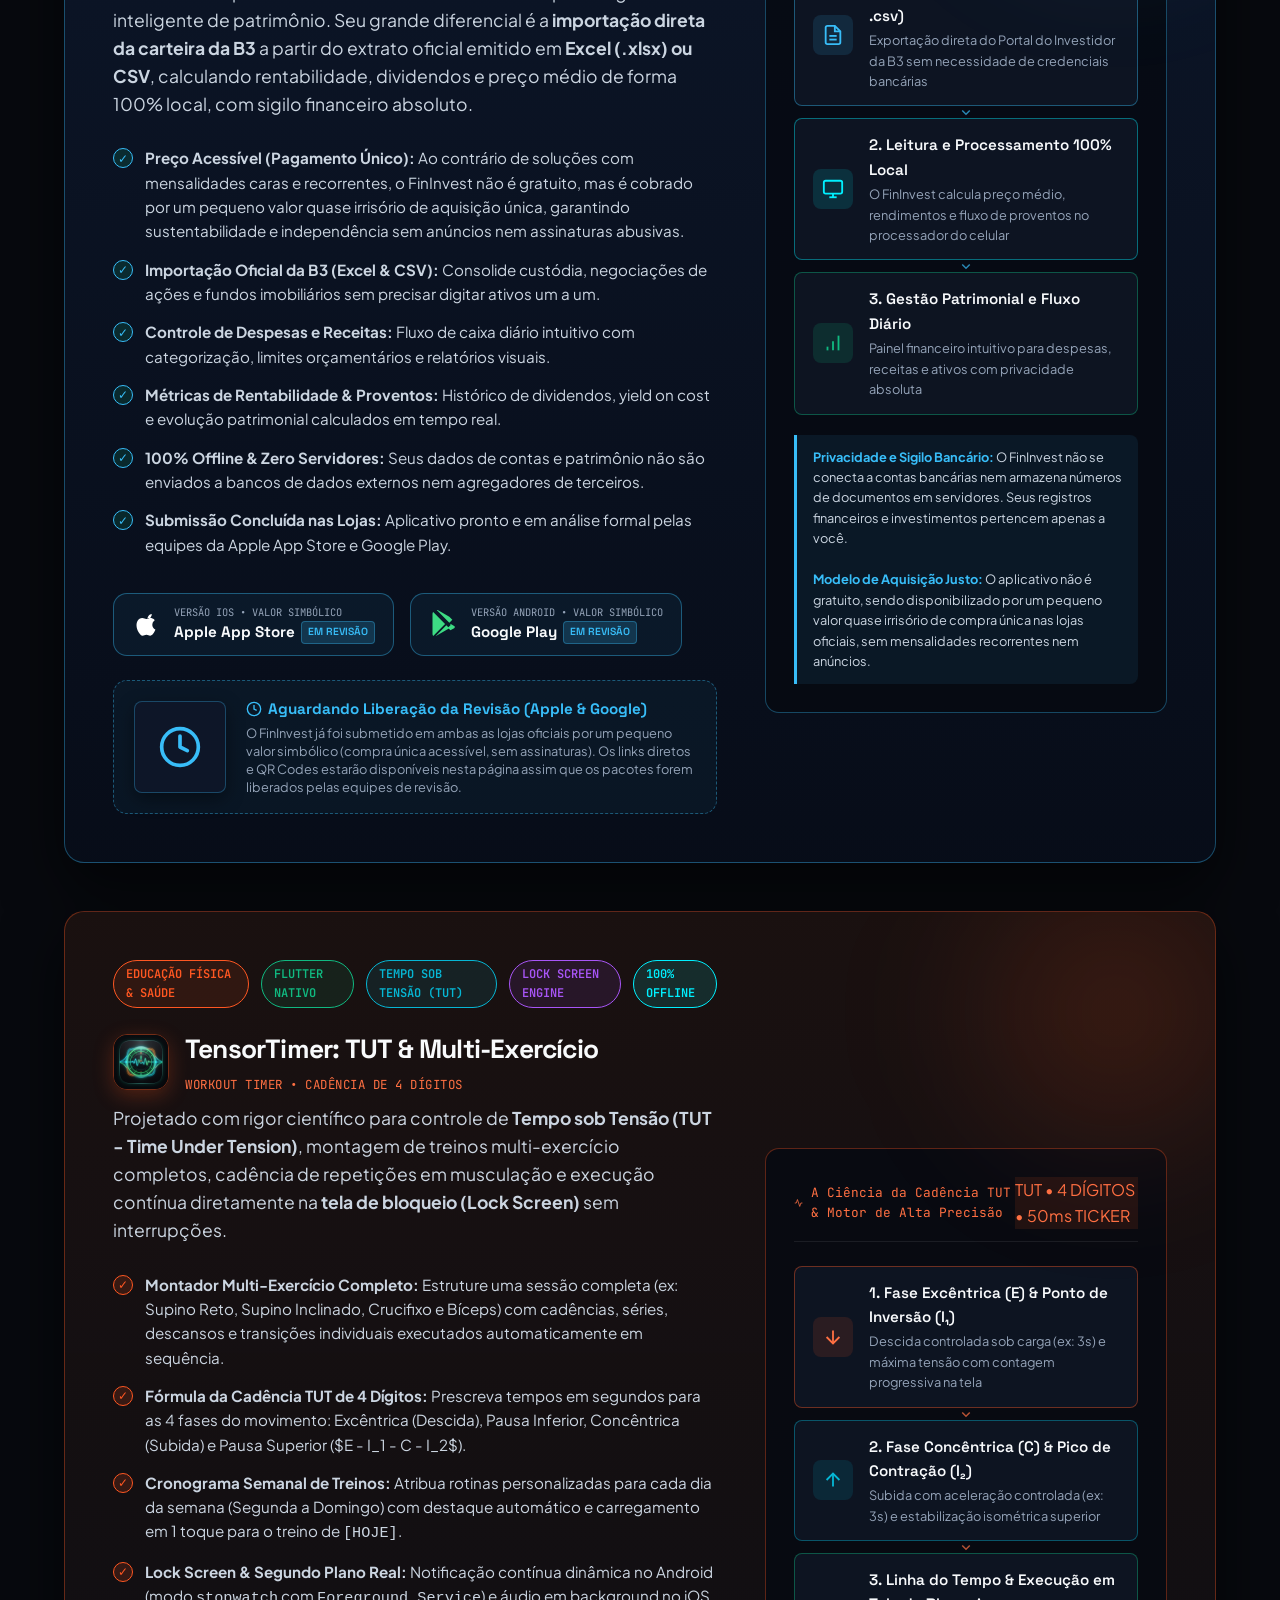
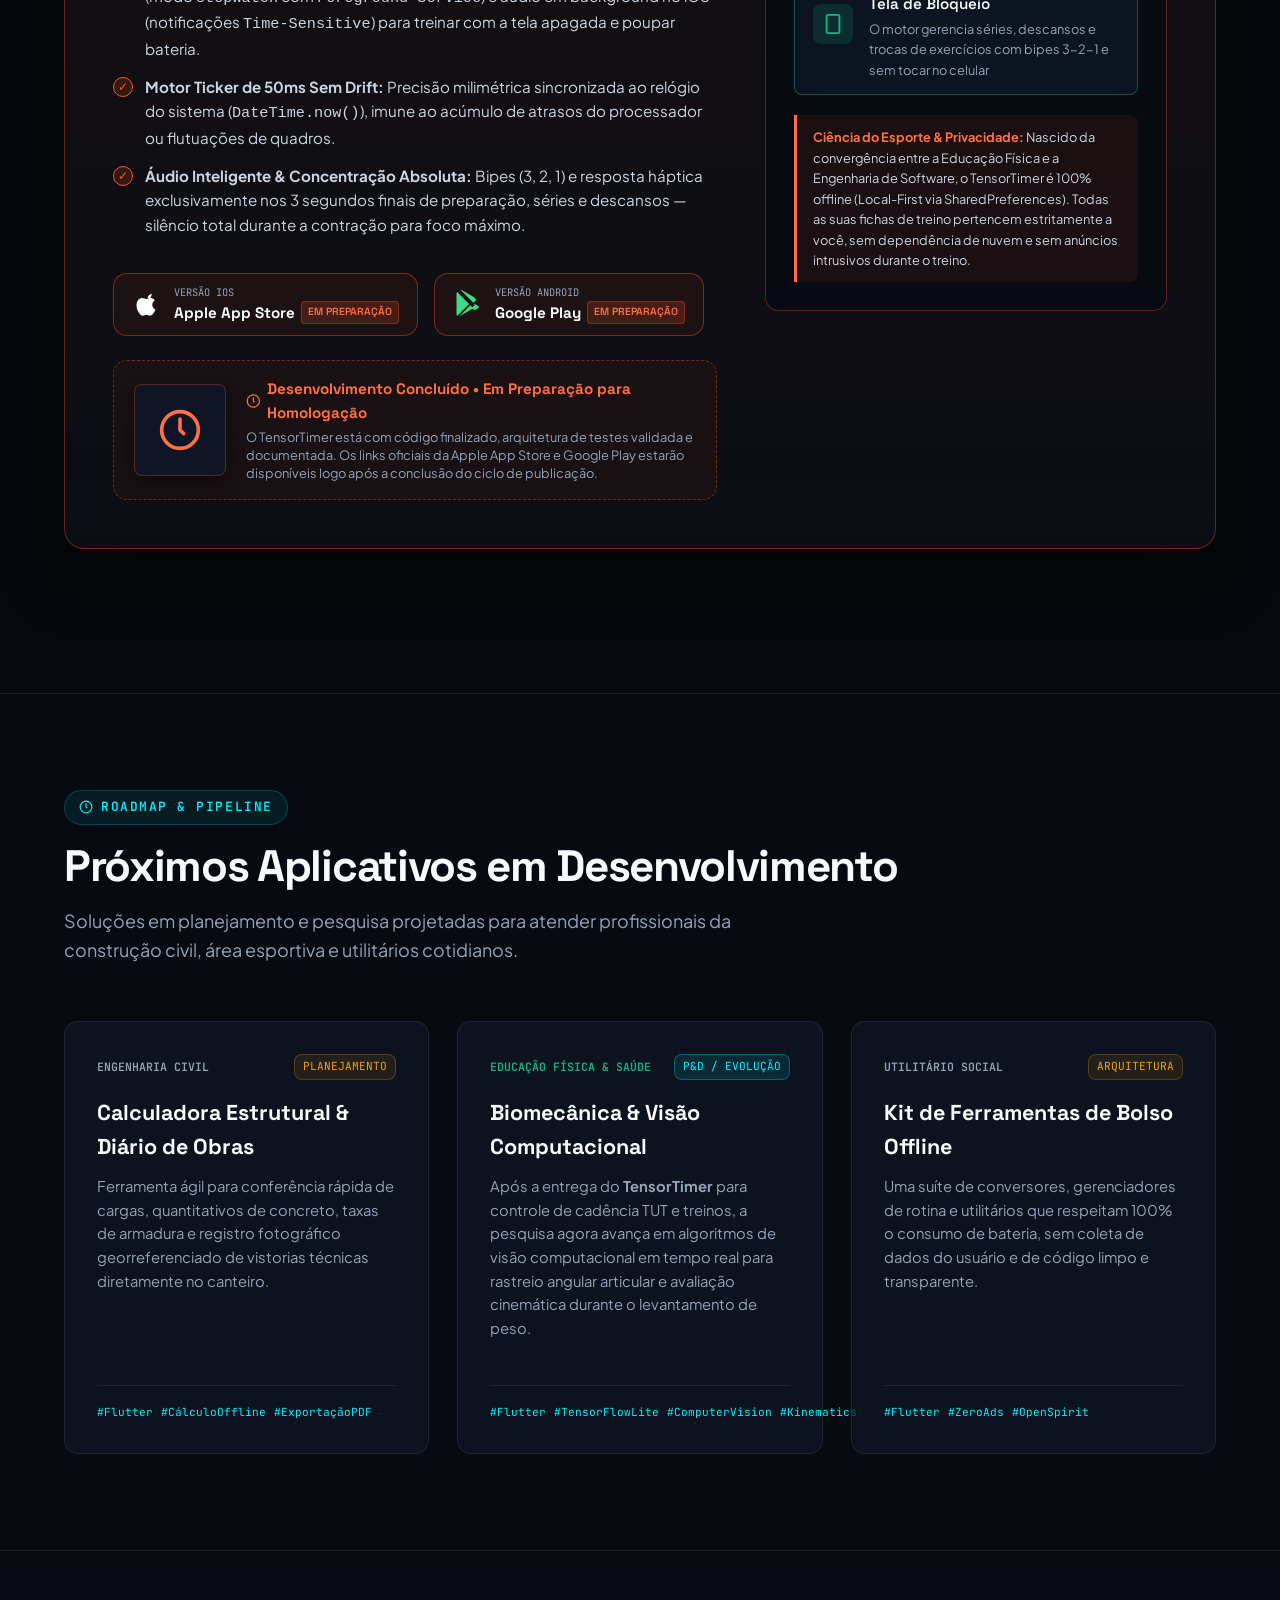
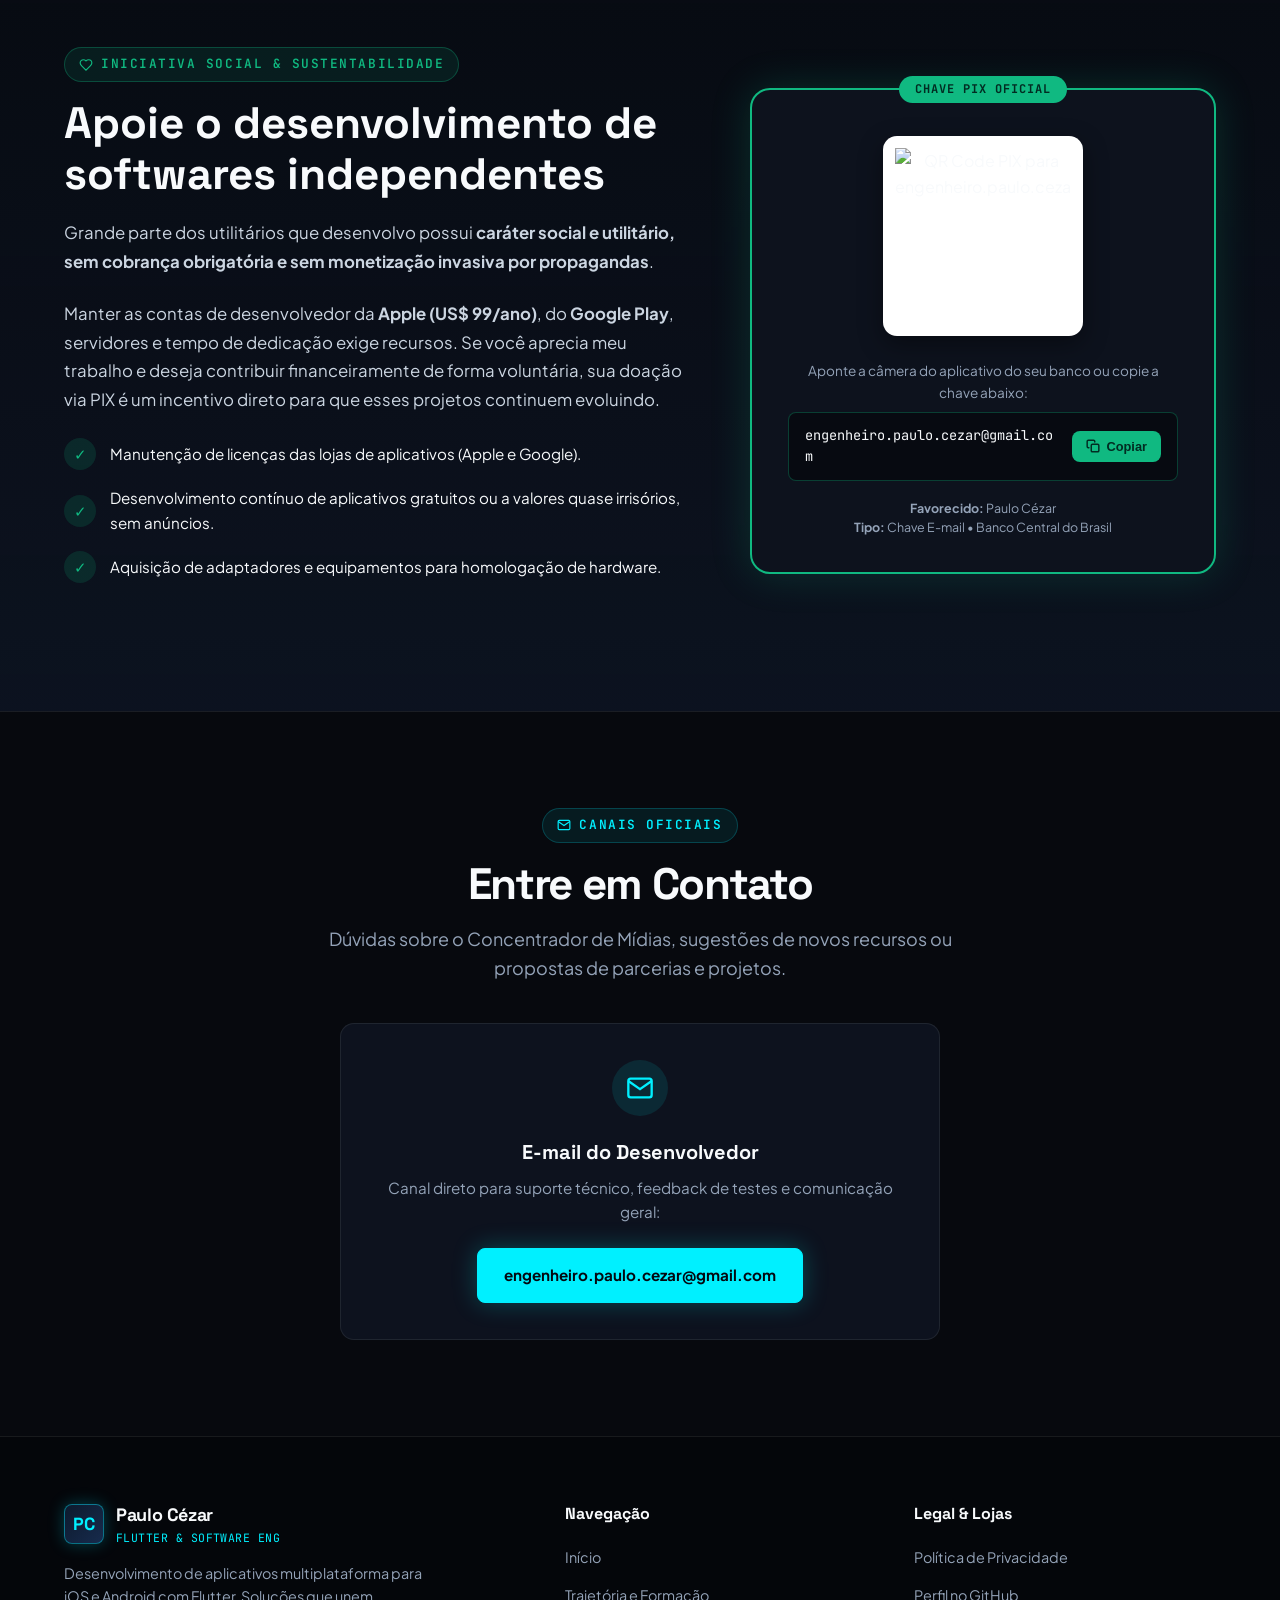
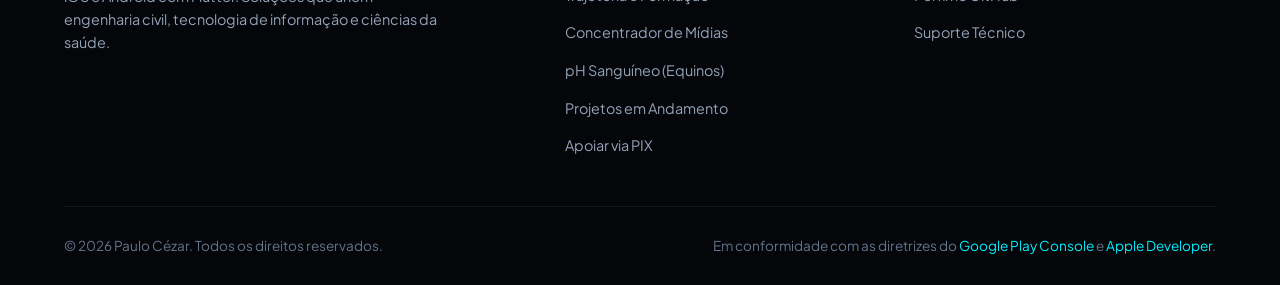
==== commit 20cc80e6: "docs: detalha modelo de aquisição do FinInvest por valor quase irrisório de compra única" ====
--- a/index.html
+++ b/index.html
@@ -609,6 +609,7 @@
               <div class="app-badge-row">
                 <span class="app-type-badge" style="border-color: #38bdf8; color: #38bdf8; background: rgba(56,189,248,0.12);">FINANÇAS PESSOAIS &bull; INVESTIMENTOS</span>
                 <span class="app-type-badge" style="border-color: var(--cyan); color: var(--cyan); background: rgba(0,240,255,0.1);">CARTEIRA B3</span>
+                <span class="app-type-badge" style="border-color: #a78bfa; color: #c4b5fd; background: rgba(167,139,250,0.12);">VALOR SIMBÓLICO ACESSÍVEL</span>
                 <span class="app-type-badge" style="border-color: #38bdf8; color: #38bdf8;">APPLE STORE (EM REVISÃO)</span>
                 <span class="app-type-badge" style="border-color: #38bdf8; color: #38bdf8; background: rgba(56,189,248,0.1);">GOOGLE PLAY (EM REVISÃO)</span>
               </div>
@@ -621,6 +622,10 @@
               <div class="app-feature-list">
                 <div class="app-feature-item">
                   <div class="feature-check" style="border-color: #38bdf8; color: #38bdf8;">&#10003;</div>
+                  <div><strong>Preço Acessível (Pagamento Único):</strong> Ao contrário de soluções com mensalidades caras e recorrentes, o FinInvest não é gratuito, mas é cobrado por um pequeno valor quase irrisório de aquisição única, garantindo sustentabilidade e independência sem anúncios nem assinaturas abusivas.</div>
+                </div>
+                <div class="app-feature-item">
+                  <div class="feature-check" style="border-color: #38bdf8; color: #38bdf8;">&#10003;</div>
                   <div><strong>Importação Oficial da B3 (Excel &amp; CSV):</strong> Consolide custódia, negociações de ações e fundos imobiliários sem precisar digitar ativos um a um.</div>
                 </div>
                 <div class="app-feature-item">
@@ -644,12 +649,12 @@
               <!-- Lojas e Disponibilidade (Status: Em Revisão) -->
               <div class="store-buttons-group">
                 <!-- Apple App Store (Em Revisão) -->
-                <div class="store-badge-card review" title="Aplicativo desenvolvido e submetido à Apple App Store, aguardando liberação da revisão">
+                <div class="store-badge-card review" title="Aplicativo desenvolvido e submetido à Apple App Store por um pequeno valor simbólico, aguardando liberação da revisão">
                   <div class="store-icon" style="color: #ffffff;">
                     <svg viewBox="0 0 24 24"><path d="M18.71 19.5c-.83 1.24-1.71 2.45-3.05 2.47-1.34.03-1.77-.79-3.29-.79-1.53 0-2 .77-3.27.82-1.31.05-2.3-1.32-3.14-2.53C4.25 17 2.94 12.45 4.7 9.39c.87-1.52 2.43-2.48 4.12-2.51 1.28-.02 2.5.87 3.29.87.78 0 2.26-1.07 3.81-.91.65.03 2.47.26 3.64 1.98-.09.06-2.17 1.28-2.15 3.81.03 3.02 2.65 4.03 2.68 4.04-.03.07-.42 1.44-1.38 2.83M15.97 6.38c.62-.75 1.04-1.8 0.93-2.85-.9.04-2 .6-2.64 1.35-.57.65-1.07 1.72-.93 2.74 1.01.08 2.02-.49 2.64-1.24z"/></svg>
                   </div>
                   <div class="store-info">
-                    <span class="store-sub">Versão iOS</span>
+                    <span class="store-sub">Versão iOS &bull; Valor Simbólico</span>
                     <span class="store-name">
                       Apple App Store
                       <span class="status-chip chip-review">EM REVISÃO</span>
@@ -658,12 +663,12 @@
                 </div>
 
                 <!-- Google Play Store (Em Revisão) -->
-                <div class="store-badge-card review" title="Aplicativo desenvolvido e submetido ao Google Play, aguardando liberação da revisão">
+                <div class="store-badge-card review" title="Aplicativo desenvolvido e submetido ao Google Play por um pequeno valor simbólico, aguardando liberação da revisão">
                   <div class="store-icon" style="color: #3ddc84;">
                     <svg viewBox="0 0 24 24"><path d="M3.609 1.814L13.792 12 3.61 22.186a2.41 2.41 0 0 1-.61-1.636V3.45c0-.624.226-1.2.609-1.636zm11.24 11.24l2.58 2.58-11.85 6.84 9.27-9.42zm2.58-2.11L14.85 8.36l-9.27-9.42 11.85 6.84 2.58 2.58zm.94.94l3.18 1.84c.88.51.88 1.35 0 1.86l-3.18 1.84-2.22-2.22 2.22-2.22z"/></svg>
                   </div>
                   <div class="store-info">
-                    <span class="store-sub">Versão Android</span>
+                    <span class="store-sub">Versão Android &bull; Valor Simbólico</span>
                     <span class="store-name">
                       Google Play
                       <span class="status-chip chip-review">EM REVISÃO</span>
@@ -686,7 +691,7 @@
                     Aguardando Liberação da Revisão (Apple &amp; Google)
                   </span>
                   <p class="qr-download-desc">
-                    O FinInvest já foi submetido em ambas as lojas oficiais. Os links diretos e QR Codes estarão disponíveis nesta página assim que os pacotes forem liberados pelas equipes de revisão.
+                    O FinInvest já foi submetido em ambas as lojas oficiais por um pequeno valor simbólico (compra única acessível, sem assinaturas). Os links diretos e QR Codes estarão disponíveis nesta página assim que os pacotes forem liberados pelas equipes de revisão.
                   </p>
                 </div>
               </div>
@@ -749,6 +754,8 @@
 
                 <div class="hardware-callout" style="border-left-color: #38bdf8; background: rgba(56, 189, 248, 0.08);">
                   <strong style="color: #38bdf8;">Privacidade e Sigilo Bancário:</strong> O FinInvest não se conecta a contas bancárias nem armazena números de documentos em servidores. Seus registros financeiros e investimentos pertencem apenas a você.
+                  <br><br>
+                  <strong style="color: #38bdf8;">Modelo de Aquisição Justo:</strong> O aplicativo não é gratuito, sendo disponibilizado por um pequeno valor quase irrisório de compra única nas lojas oficiais, sem mensalidades recorrentes nem anúncios.
                 </div>
               </div>
             </div>
@@ -1031,7 +1038,7 @@
             </div>
             <div class="social-pillar-item">
               <div class="social-pillar-icon">&#10003;</div>
-              <span>Desenvolvimento contínuo de aplicativos gratuitos sem propagandas.</span>
+              <span>Desenvolvimento contínuo de aplicativos gratuitos ou a valores quase irrisórios, sem anúncios.</span>
             </div>
             <div class="social-pillar-item">
               <div class="social-pillar-icon">&#10003;</div>
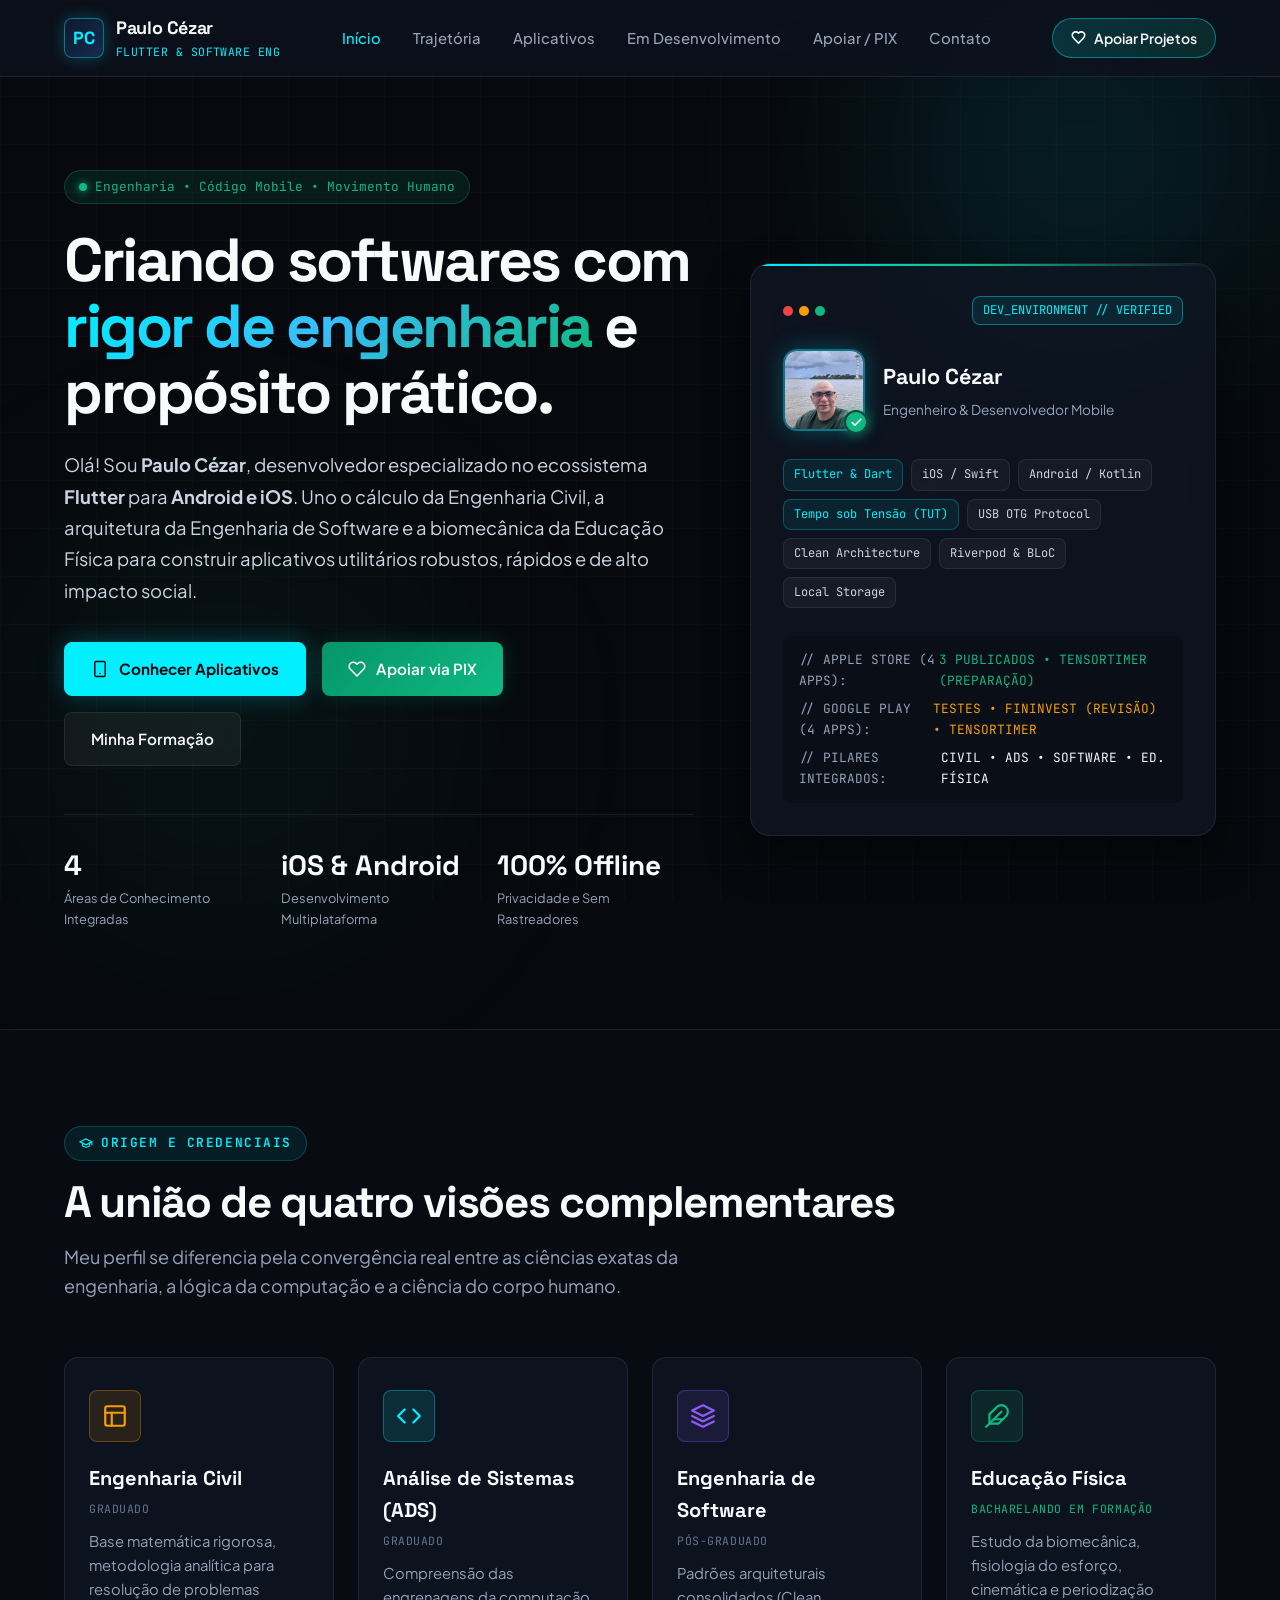
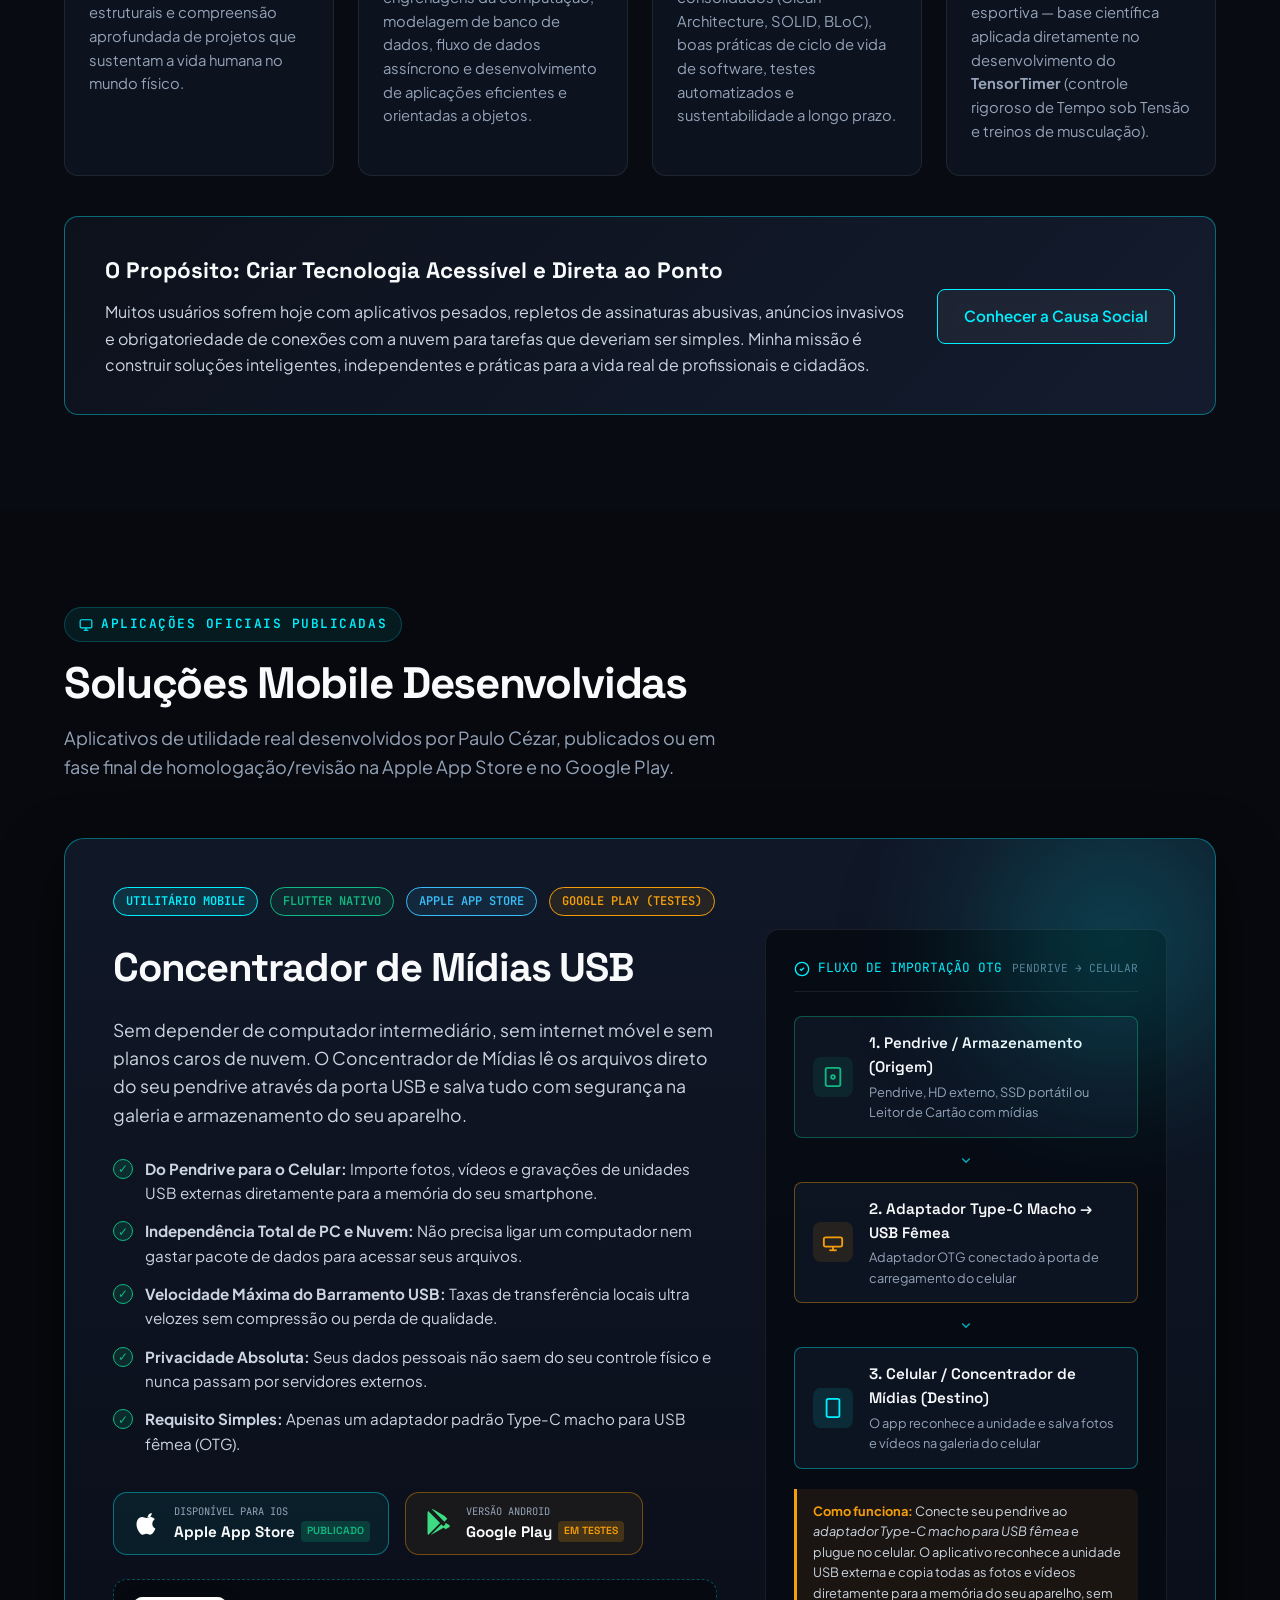
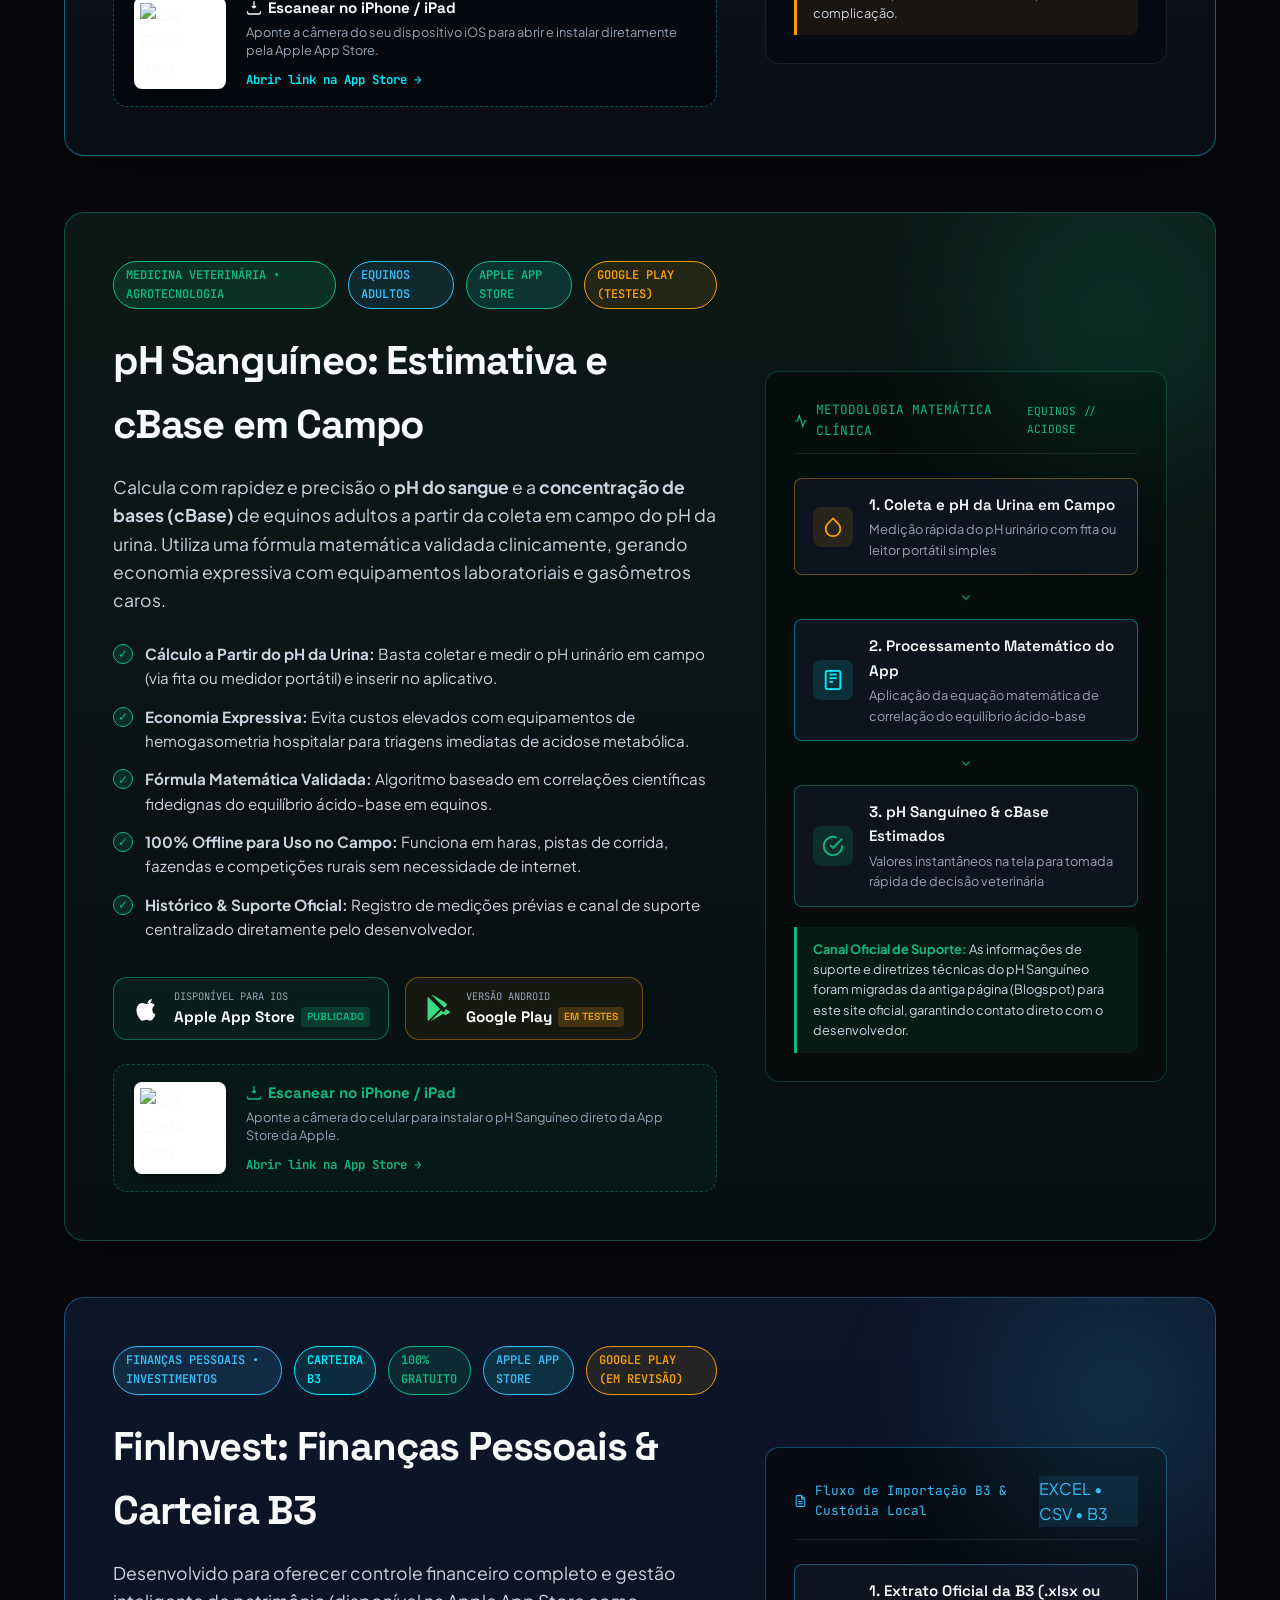
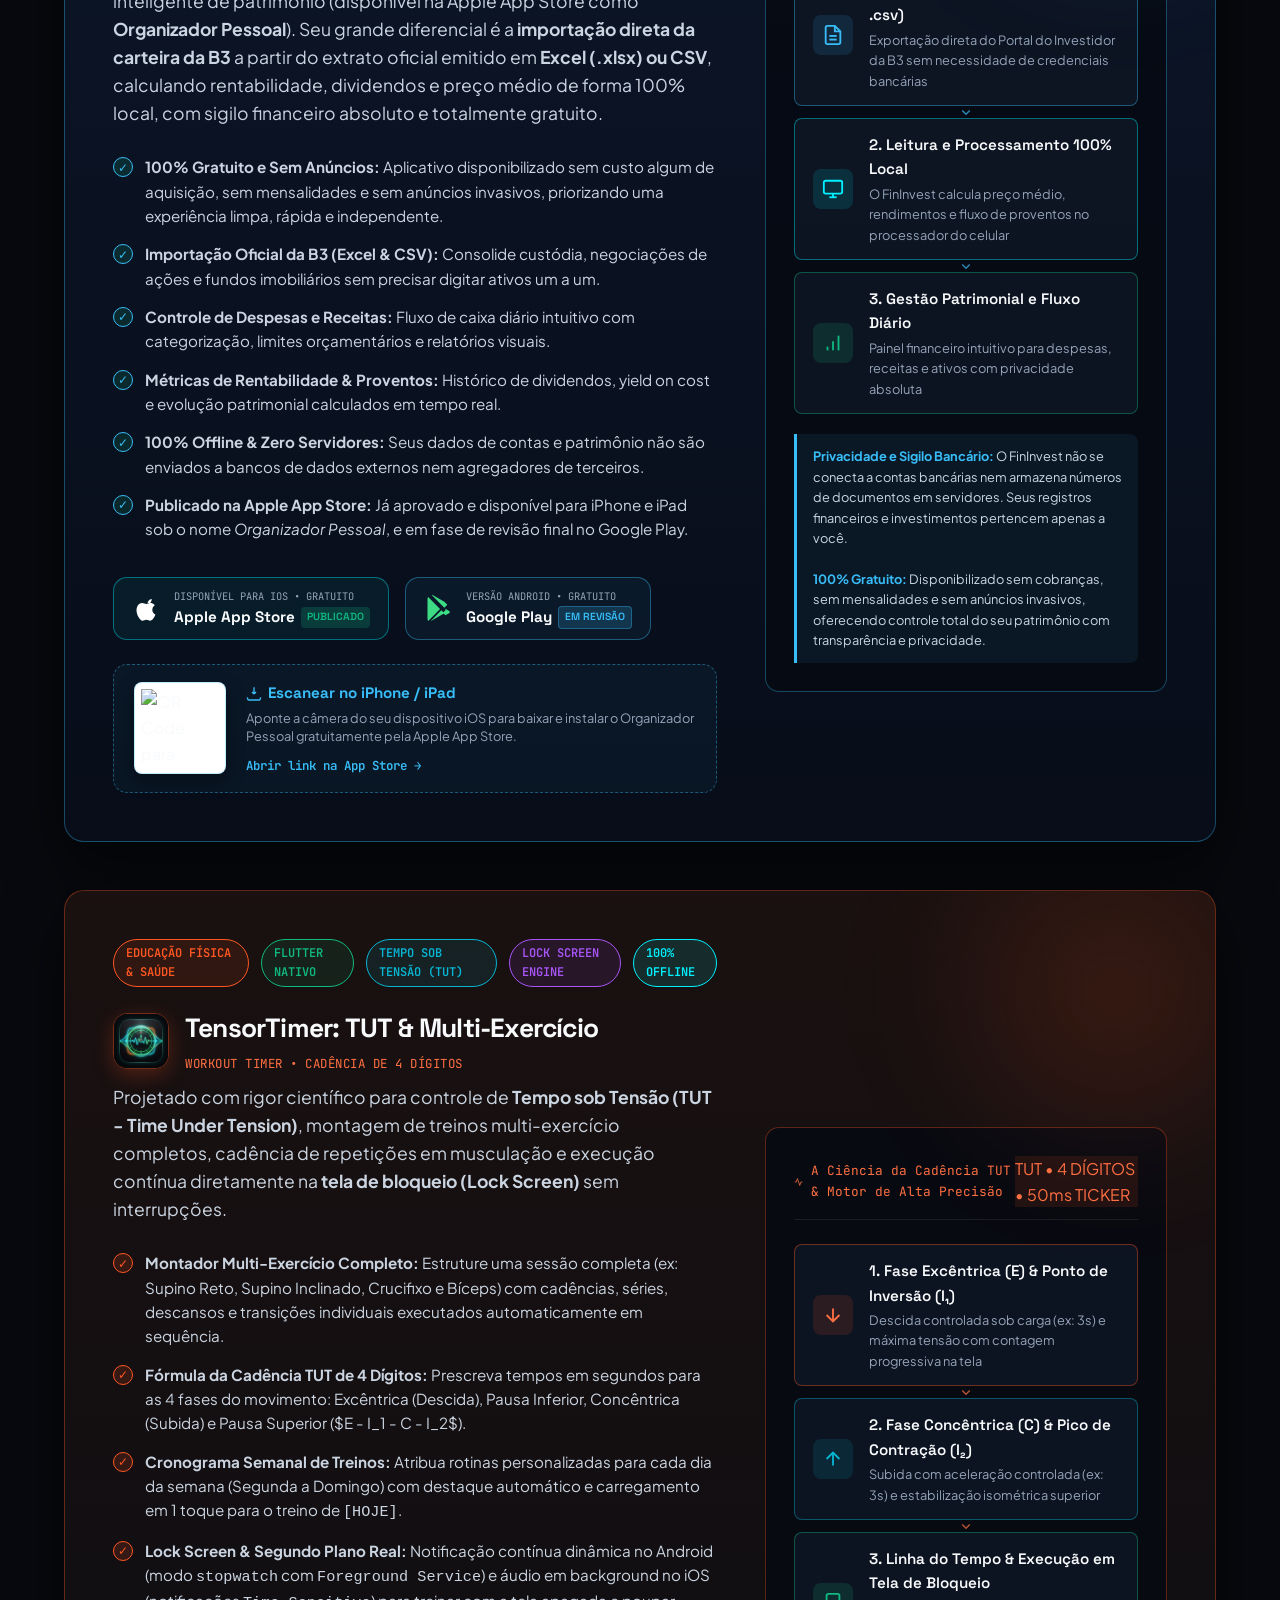
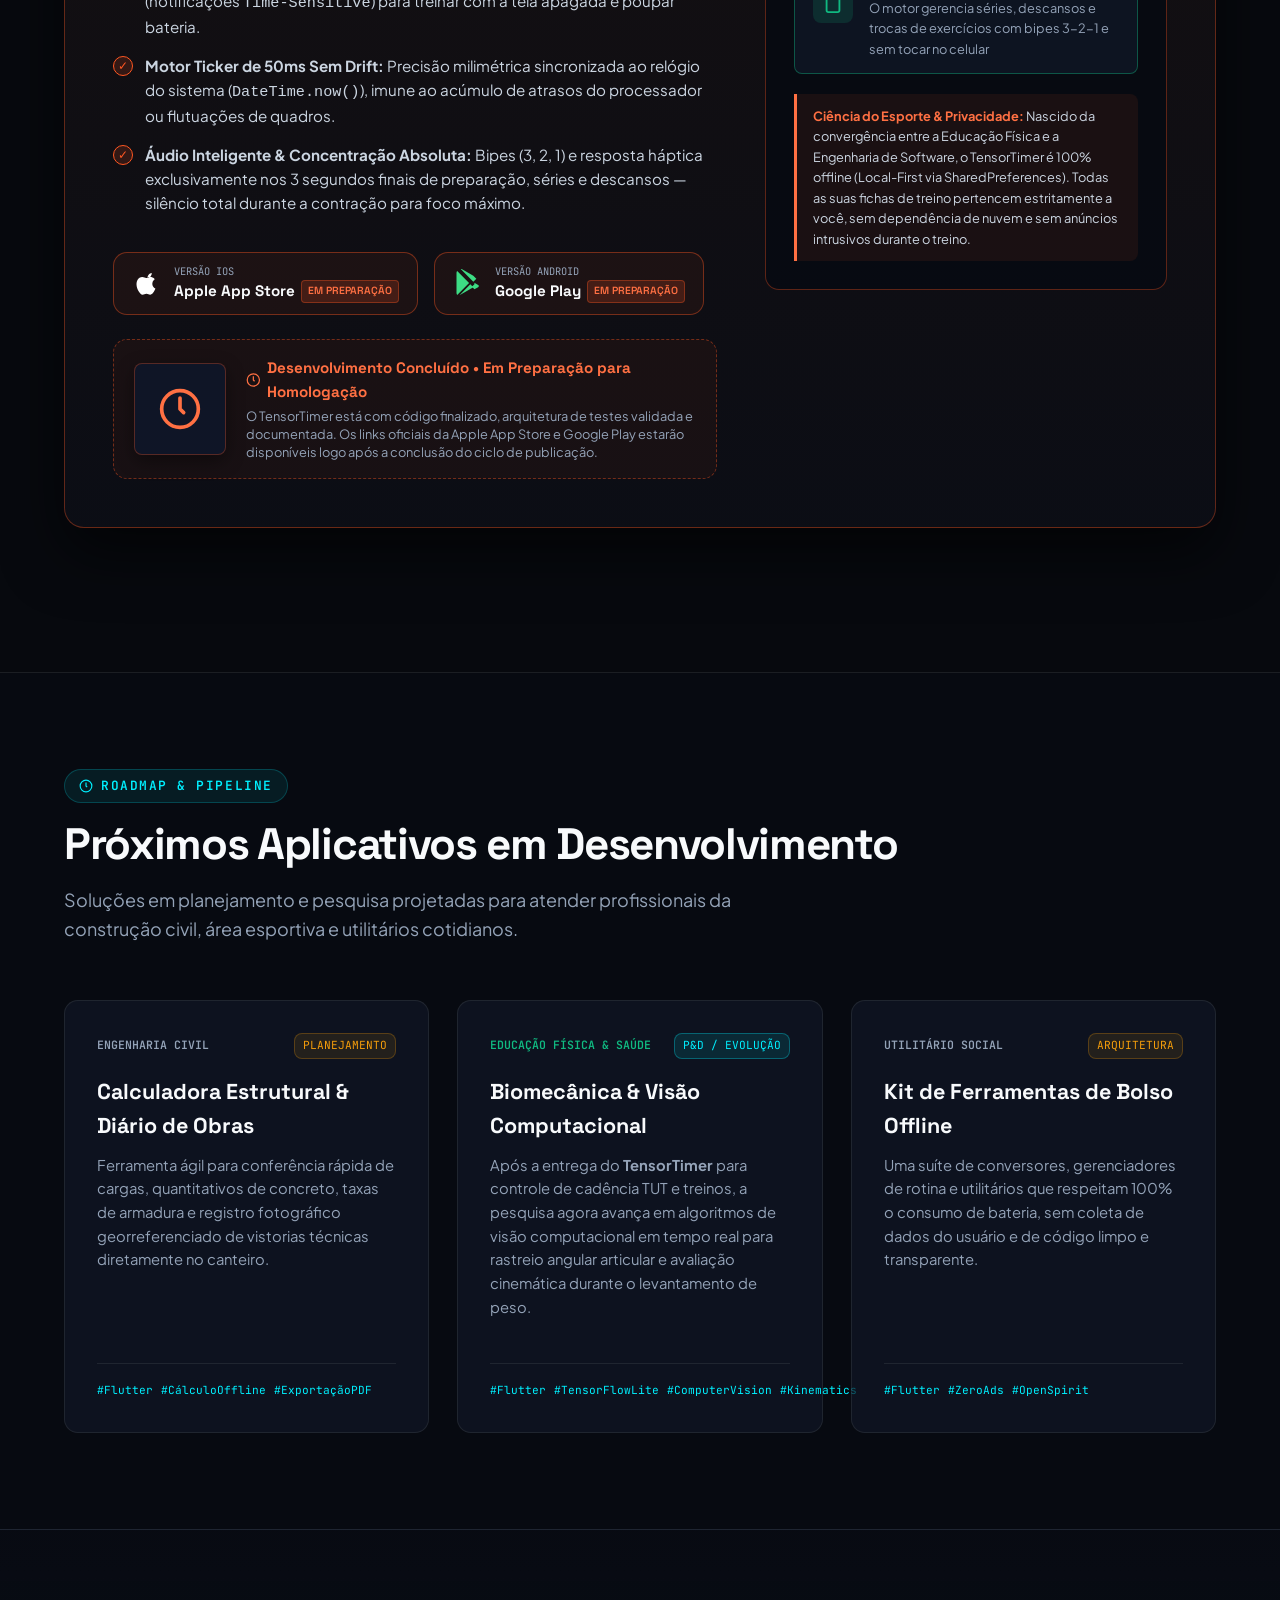
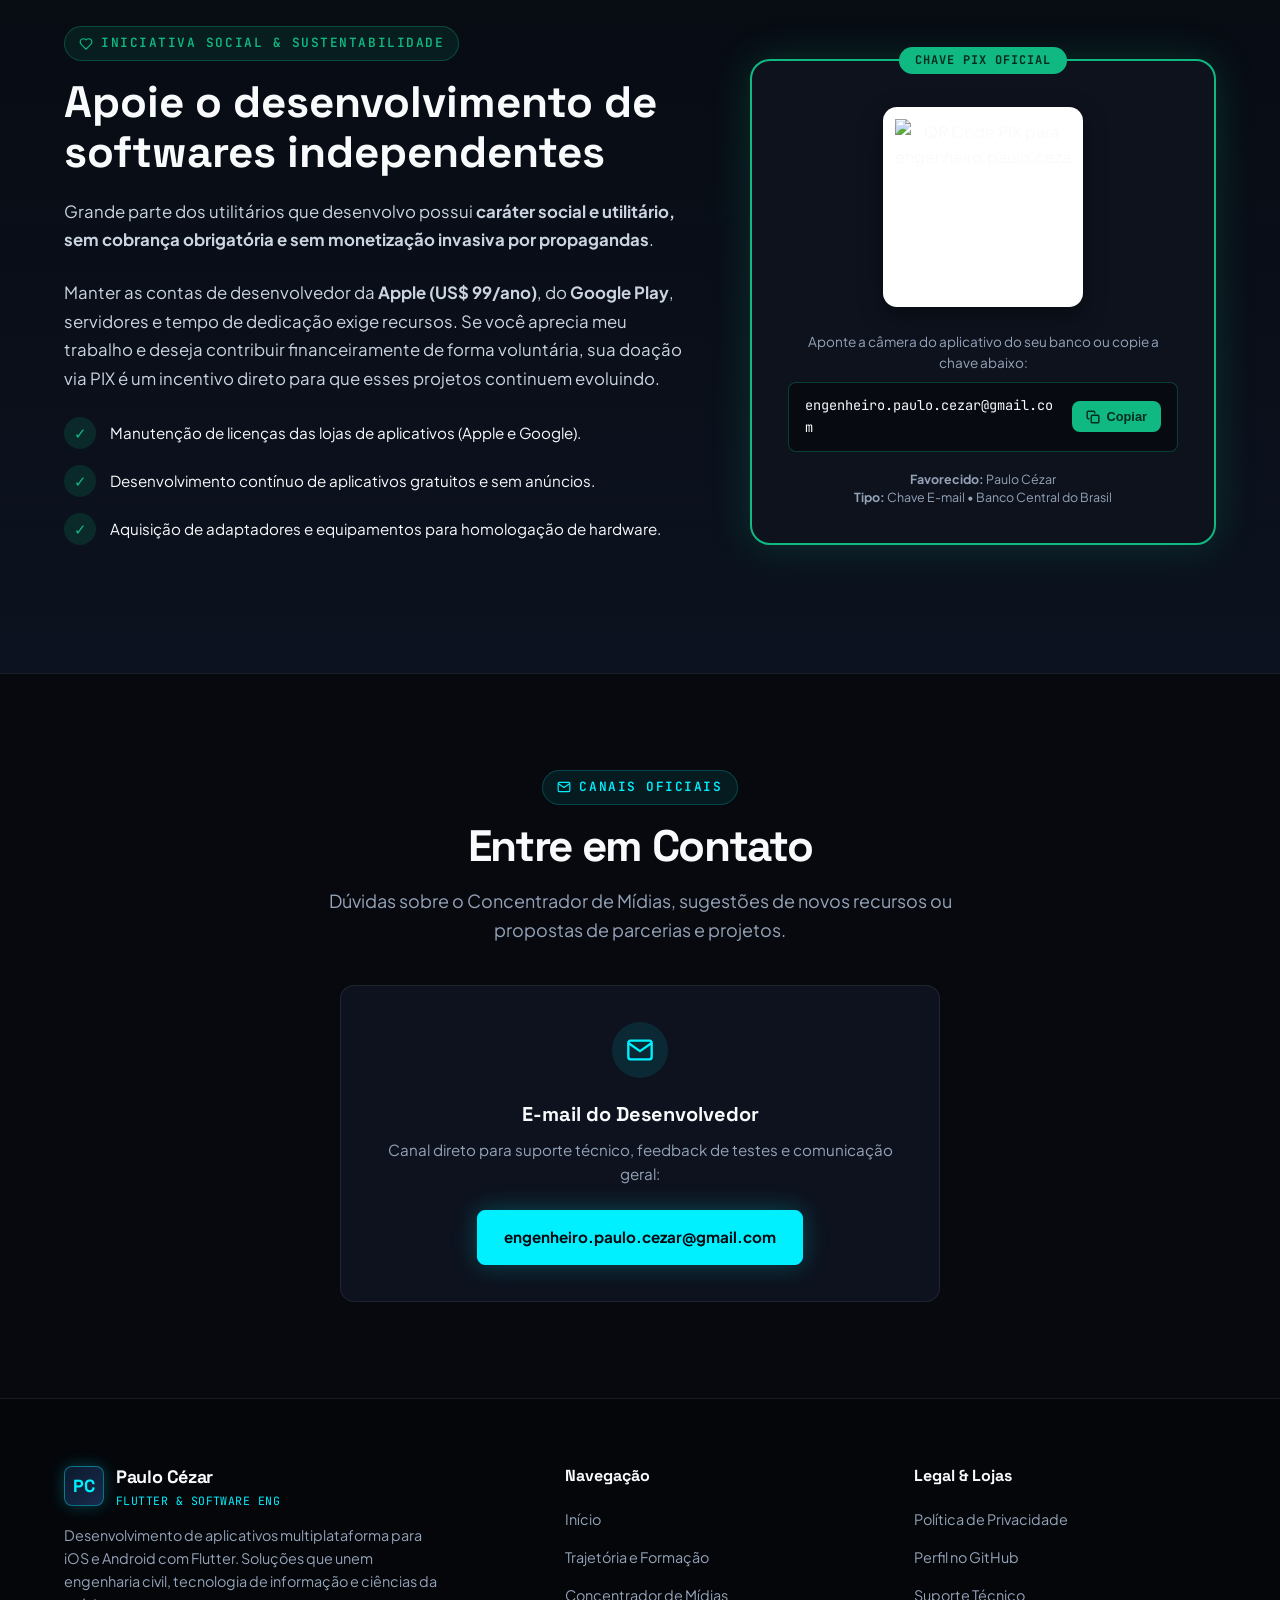
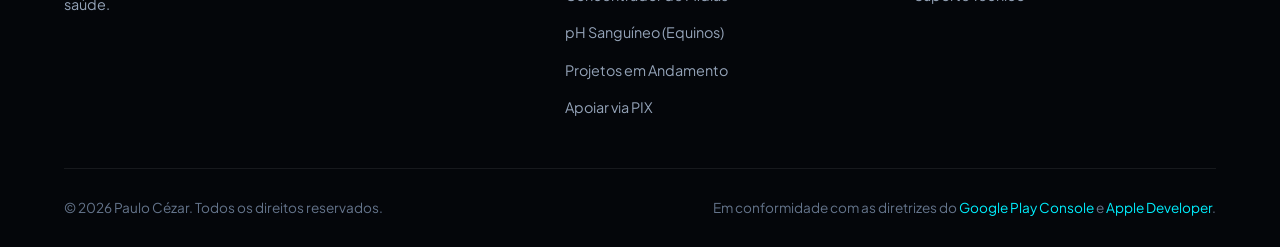
==== commit 19c8b4ba: "feat: atualiza FinInvest como publicado na Apple App Store e 100% gratuito" ====
--- a/index.html
+++ b/index.html
@@ -172,7 +172,7 @@
             <div class="quick-specs">
               <div class="spec-line">
                 <span>// APPLE STORE (4 APPS):</span>
-                <span class="spec-val" style="color: var(--emerald);">2 PUBLICADOS &bull; FININVEST (REVISÃO) &bull; TENSORTIMER</span>
+                <span class="spec-val" style="color: var(--emerald);">3 PUBLICADOS &bull; TENSORTIMER (PREPARAÇÃO)</span>
               </div>
               <div class="spec-line">
                 <span>// GOOGLE PLAY (4 APPS):</span>
@@ -609,20 +609,20 @@
               <div class="app-badge-row">
                 <span class="app-type-badge" style="border-color: #38bdf8; color: #38bdf8; background: rgba(56,189,248,0.12);">FINANÇAS PESSOAIS &bull; INVESTIMENTOS</span>
                 <span class="app-type-badge" style="border-color: var(--cyan); color: var(--cyan); background: rgba(0,240,255,0.1);">CARTEIRA B3</span>
-                <span class="app-type-badge" style="border-color: #a78bfa; color: #c4b5fd; background: rgba(167,139,250,0.12);">VALOR SIMBÓLICO ACESSÍVEL</span>
-                <span class="app-type-badge" style="border-color: #38bdf8; color: #38bdf8;">APPLE STORE (EM REVISÃO)</span>
-                <span class="app-type-badge" style="border-color: #38bdf8; color: #38bdf8; background: rgba(56,189,248,0.1);">GOOGLE PLAY (EM REVISÃO)</span>
+                <span class="app-type-badge" style="border-color: var(--emerald); color: var(--emerald); background: rgba(16,185,129,0.12);">100% GRATUITO</span>
+                <span class="app-type-badge" style="border-color: #38bdf8; color: #38bdf8;">APPLE APP STORE</span>
+                <span class="app-type-badge" style="border-color: var(--amber); color: var(--amber); background: rgba(245,158,11,0.1);">GOOGLE PLAY (EM REVISÃO)</span>
               </div>
 
               <h3 class="app-title">FinInvest: Finanças Pessoais &amp; Carteira B3</h3>
               <p class="app-tagline">
-                Desenvolvido para oferecer controle financeiro completo e gestão inteligente de patrimônio. Seu grande diferencial é a <strong>importação direta da carteira da B3</strong> a partir do extrato oficial emitido em <strong>Excel (.xlsx) ou CSV</strong>, calculando rentabilidade, dividendos e preço médio de forma 100% local, com sigilo financeiro absoluto.
+                Desenvolvido para oferecer controle financeiro completo e gestão inteligente de patrimônio (disponível na Apple App Store como <strong>Organizador Pessoal</strong>). Seu grande diferencial é a <strong>importação direta da carteira da B3</strong> a partir do extrato oficial emitido em <strong>Excel (.xlsx) ou CSV</strong>, calculando rentabilidade, dividendos e preço médio de forma 100% local, com sigilo financeiro absoluto e totalmente gratuito.
               </p>
 
               <div class="app-feature-list">
                 <div class="app-feature-item">
                   <div class="feature-check" style="border-color: #38bdf8; color: #38bdf8;">&#10003;</div>
-                  <div><strong>Preço Acessível (Pagamento Único):</strong> Ao contrário de soluções com mensalidades caras e recorrentes, o FinInvest não é gratuito, mas é cobrado por um pequeno valor quase irrisório de aquisição única, garantindo sustentabilidade e independência sem anúncios nem assinaturas abusivas.</div>
+                  <div><strong>100% Gratuito e Sem Anúncios:</strong> Aplicativo disponibilizado sem custo algum de aquisição, sem mensalidades e sem anúncios invasivos, priorizando uma experiência limpa, rápida e independente.</div>
                 </div>
                 <div class="app-feature-item">
                   <div class="feature-check" style="border-color: #38bdf8; color: #38bdf8;">&#10003;</div>
@@ -642,33 +642,33 @@
                 </div>
                 <div class="app-feature-item">
                   <div class="feature-check" style="border-color: #38bdf8; color: #38bdf8;">&#10003;</div>
-                  <div><strong>Submissão Concluída nas Lojas:</strong> Aplicativo pronto e em análise formal pelas equipes da Apple App Store e Google Play.</div>
-                </div>
-              </div>
-
-              <!-- Lojas e Disponibilidade (Status: Em Revisão) -->
+                  <div><strong>Publicado na Apple App Store:</strong> Já aprovado e disponível para iPhone e iPad sob o nome <em>Organizador Pessoal</em>, e em fase de revisão final no Google Play.</div>
+                </div>
+              </div>
+
+              <!-- Lojas e Disponibilidade (Publicado na Apple Store & Revisão no Google Play) -->
               <div class="store-buttons-group">
-                <!-- Apple App Store (Em Revisão) -->
-                <div class="store-badge-card review" title="Aplicativo desenvolvido e submetido à Apple App Store por um pequeno valor simbólico, aguardando liberação da revisão">
+                <!-- Apple App Store Link Real -->
+                <a href="https://apps.apple.com/br/app/organizador-pessoal/id6814237845?l=en-GB" target="_blank" rel="noopener noreferrer" class="store-badge-card published" title="Baixar Organizador Pessoal na App Store da Apple">
                   <div class="store-icon" style="color: #ffffff;">
                     <svg viewBox="0 0 24 24"><path d="M18.71 19.5c-.83 1.24-1.71 2.45-3.05 2.47-1.34.03-1.77-.79-3.29-.79-1.53 0-2 .77-3.27.82-1.31.05-2.3-1.32-3.14-2.53C4.25 17 2.94 12.45 4.7 9.39c.87-1.52 2.43-2.48 4.12-2.51 1.28-.02 2.5.87 3.29.87.78 0 2.26-1.07 3.81-.91.65.03 2.47.26 3.64 1.98-.09.06-2.17 1.28-2.15 3.81.03 3.02 2.65 4.03 2.68 4.04-.03.07-.42 1.44-1.38 2.83M15.97 6.38c.62-.75 1.04-1.8 0.93-2.85-.9.04-2 .6-2.64 1.35-.57.65-1.07 1.72-.93 2.74 1.01.08 2.02-.49 2.64-1.24z"/></svg>
                   </div>
                   <div class="store-info">
-                    <span class="store-sub">Versão iOS &bull; Valor Simbólico</span>
+                    <span class="store-sub">Disponível para iOS &bull; Gratuito</span>
                     <span class="store-name">
                       Apple App Store
-                      <span class="status-chip chip-review">EM REVISÃO</span>
+                      <span class="status-chip chip-active">PUBLICADO</span>
                     </span>
                   </div>
-                </div>
+                </a>
 
                 <!-- Google Play Store (Em Revisão) -->
-                <div class="store-badge-card review" title="Aplicativo desenvolvido e submetido ao Google Play por um pequeno valor simbólico, aguardando liberação da revisão">
+                <div class="store-badge-card review" title="Aplicativo desenvolvido e submetido ao Google Play, aguardando liberação da revisão">
                   <div class="store-icon" style="color: #3ddc84;">
                     <svg viewBox="0 0 24 24"><path d="M3.609 1.814L13.792 12 3.61 22.186a2.41 2.41 0 0 1-.61-1.636V3.45c0-.624.226-1.2.609-1.636zm11.24 11.24l2.58 2.58-11.85 6.84 9.27-9.42zm2.58-2.11L14.85 8.36l-9.27-9.42 11.85 6.84 2.58 2.58zm.94.94l3.18 1.84c.88.51.88 1.35 0 1.86l-3.18 1.84-2.22-2.22 2.22-2.22z"/></svg>
                   </div>
                   <div class="store-info">
-                    <span class="store-sub">Versão Android &bull; Valor Simbólico</span>
+                    <span class="store-sub">Versão Android &bull; Gratuito</span>
                     <span class="store-name">
                       Google Play
                       <span class="status-chip chip-review">EM REVISÃO</span>
@@ -677,22 +677,24 @@
                 </div>
               </div>
 
-              <!-- Painel de Status de Publicação -->
+              <!-- Painel de Download via QR Code -->
               <div class="qr-download-panel" style="border-color: rgba(56, 189, 248, 0.4); background: rgba(56, 189, 248, 0.05);">
-                <div class="qr-code-thumb" style="background: rgba(15, 23, 42, 0.9); border: 1px solid rgba(56, 189, 248, 0.3); color: #38bdf8;">
-                  <svg width="44" height="44" viewBox="0 0 24 24" fill="none" stroke="currentColor" stroke-width="2" stroke-linecap="round" stroke-linejoin="round">
-                    <circle cx="12" cy="12" r="10"></circle>
-                    <polyline points="12 6 12 12 16 14"></polyline>
-                  </svg>
+                <div class="qr-code-thumb" style="border: 1px solid rgba(56, 189, 248, 0.3);">
+                  <img 
+                    src="https://api.qrserver.com/v1/create-qr-code/?size=180x180&data=https%3A%2F%2Fapps.apple.com%2Fbr%2Fapp%2Forganizador-pessoal%2Fid6814237845%3Fl%3Den-GB&color=07090e&bgcolor=ffffff" 
+                    alt="QR Code para baixar Organizador Pessoal na App Store" 
+                    loading="lazy"
+                  />
                 </div>
                 <div class="qr-download-text">
                   <span class="qr-download-title" style="color: #38bdf8;">
-                    <svg width="16" height="16" viewBox="0 0 24 24" fill="none" stroke="currentColor" stroke-width="2"><circle cx="12" cy="12" r="10"></circle><polyline points="12 6 12 12 16 14"></polyline></svg>
-                    Aguardando Liberação da Revisão (Apple &amp; Google)
+                    <svg width="16" height="16" viewBox="0 0 24 24" fill="none" stroke="currentColor" stroke-width="2"><path d="M12 2v10m0 0l-3-3m3 3l3-3"/><path d="M2 17l.621 2.485A2 2 0 0 0 4.561 21h14.878a2 2 0 0 0 1.94-1.515L22 17"/></svg>
+                    Escanear no iPhone / iPad
                   </span>
-                  <p class="qr-download-desc">
-                    O FinInvest já foi submetido em ambas as lojas oficiais por um pequeno valor simbólico (compra única acessível, sem assinaturas). Os links diretos e QR Codes estarão disponíveis nesta página assim que os pacotes forem liberados pelas equipes de revisão.
-                  </p>
+                  <p class="qr-download-desc">Aponte a câmera do seu dispositivo iOS para baixar e instalar o Organizador Pessoal gratuitamente pela Apple App Store.</p>
+                  <a href="https://apps.apple.com/br/app/organizador-pessoal/id6814237845?l=en-GB" target="_blank" rel="noopener noreferrer" class="btn-appstore-direct sky-link">
+                    Abrir link na App Store &rarr;
+                  </a>
                 </div>
               </div>
             </div>
@@ -755,7 +757,7 @@
                 <div class="hardware-callout" style="border-left-color: #38bdf8; background: rgba(56, 189, 248, 0.08);">
                   <strong style="color: #38bdf8;">Privacidade e Sigilo Bancário:</strong> O FinInvest não se conecta a contas bancárias nem armazena números de documentos em servidores. Seus registros financeiros e investimentos pertencem apenas a você.
                   <br><br>
-                  <strong style="color: #38bdf8;">Modelo de Aquisição Justo:</strong> O aplicativo não é gratuito, sendo disponibilizado por um pequeno valor quase irrisório de compra única nas lojas oficiais, sem mensalidades recorrentes nem anúncios.
+                  <strong style="color: #38bdf8;">100% Gratuito:</strong> Disponibilizado sem cobranças, sem mensalidades e sem anúncios invasivos, oferecendo controle total do seu patrimônio com transparência e privacidade.
                 </div>
               </div>
             </div>
@@ -1038,7 +1040,7 @@
             </div>
             <div class="social-pillar-item">
               <div class="social-pillar-icon">&#10003;</div>
-              <span>Desenvolvimento contínuo de aplicativos gratuitos ou a valores quase irrisórios, sem anúncios.</span>
+              <span>Desenvolvimento contínuo de aplicativos gratuitos e sem anúncios.</span>
             </div>
             <div class="social-pillar-item">
               <div class="social-pillar-icon">&#10003;</div>
--- a/css/style.css
+++ b/css/style.css
@@ -1147,6 +1147,14 @@
   color: #34d399;
 }
 
+.btn-appstore-direct.sky-link {
+  color: #38bdf8;
+}
+
+.btn-appstore-direct.sky-link:hover {
+  color: #7dd3fc;
+}
+
 /* Clinical Calculation Visualizer */
 .clinical-visualizer {
   background: rgba(6, 14, 12, 0.85);
